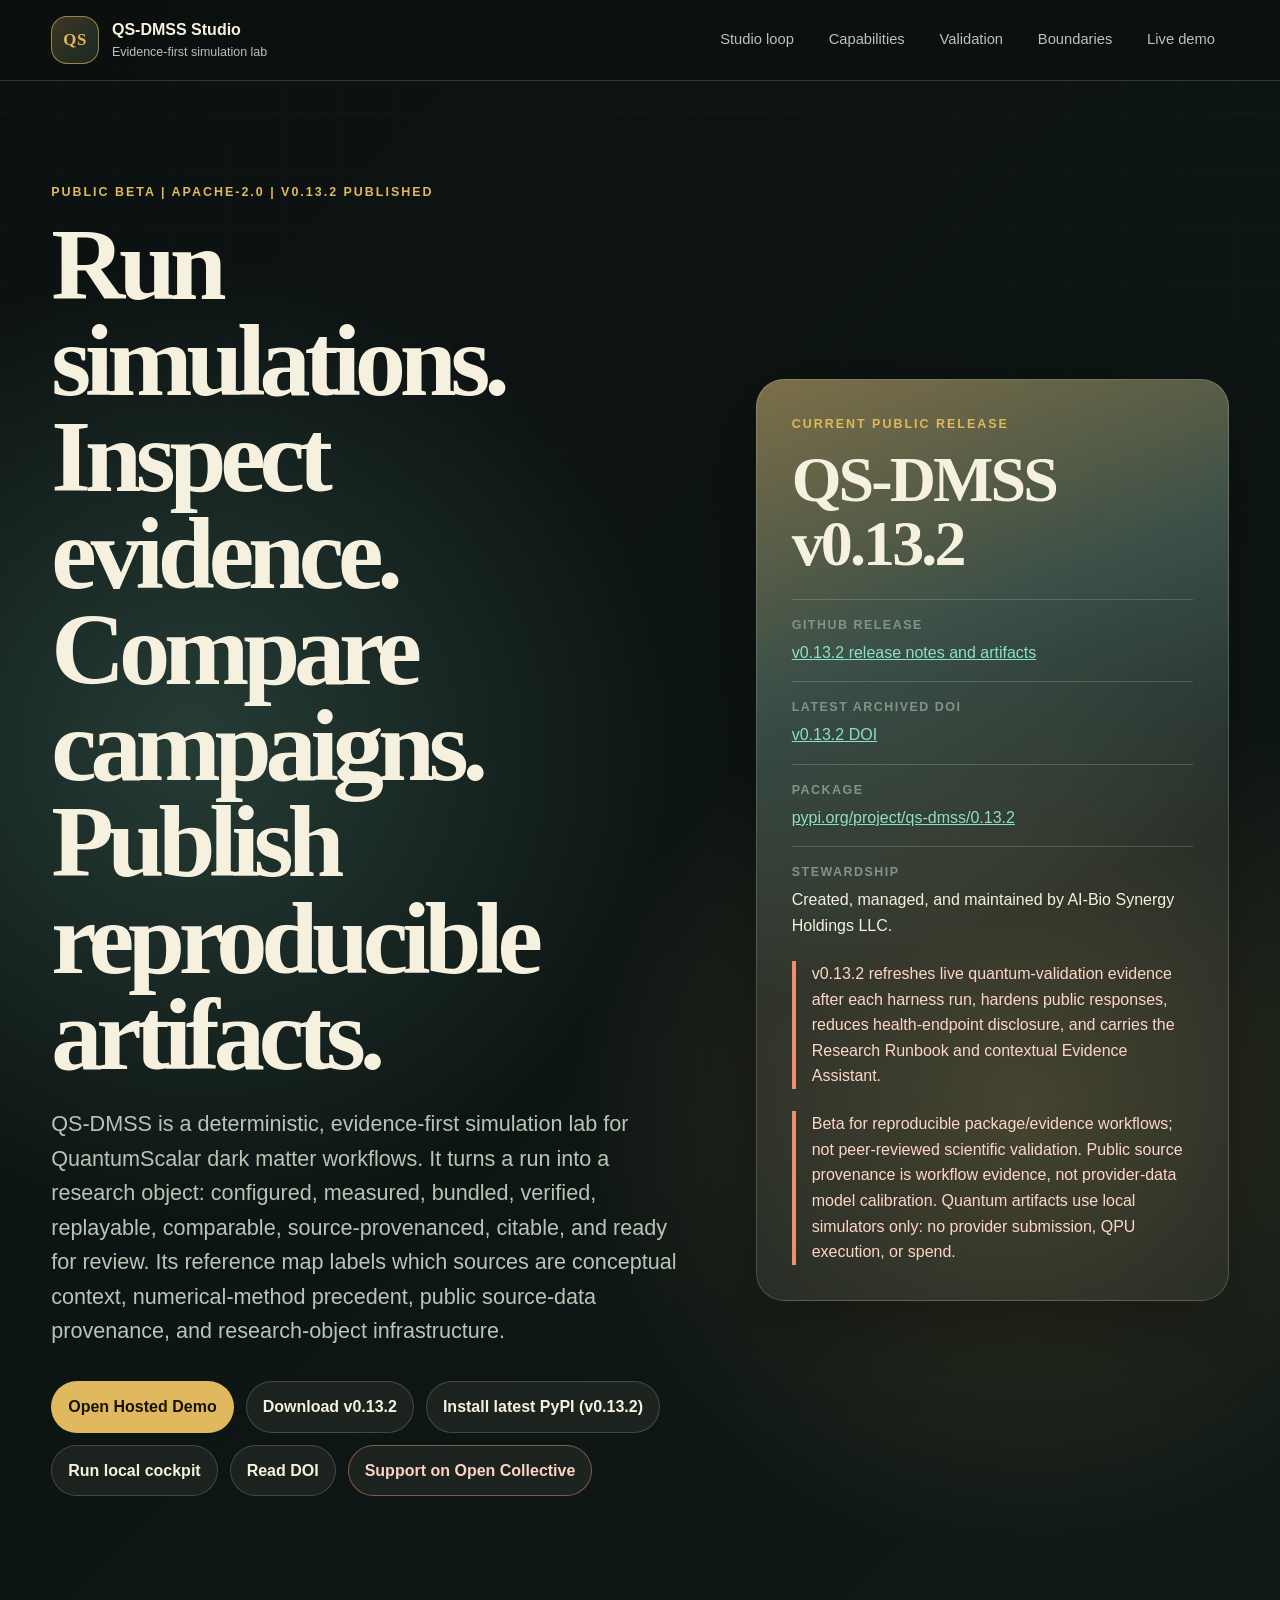
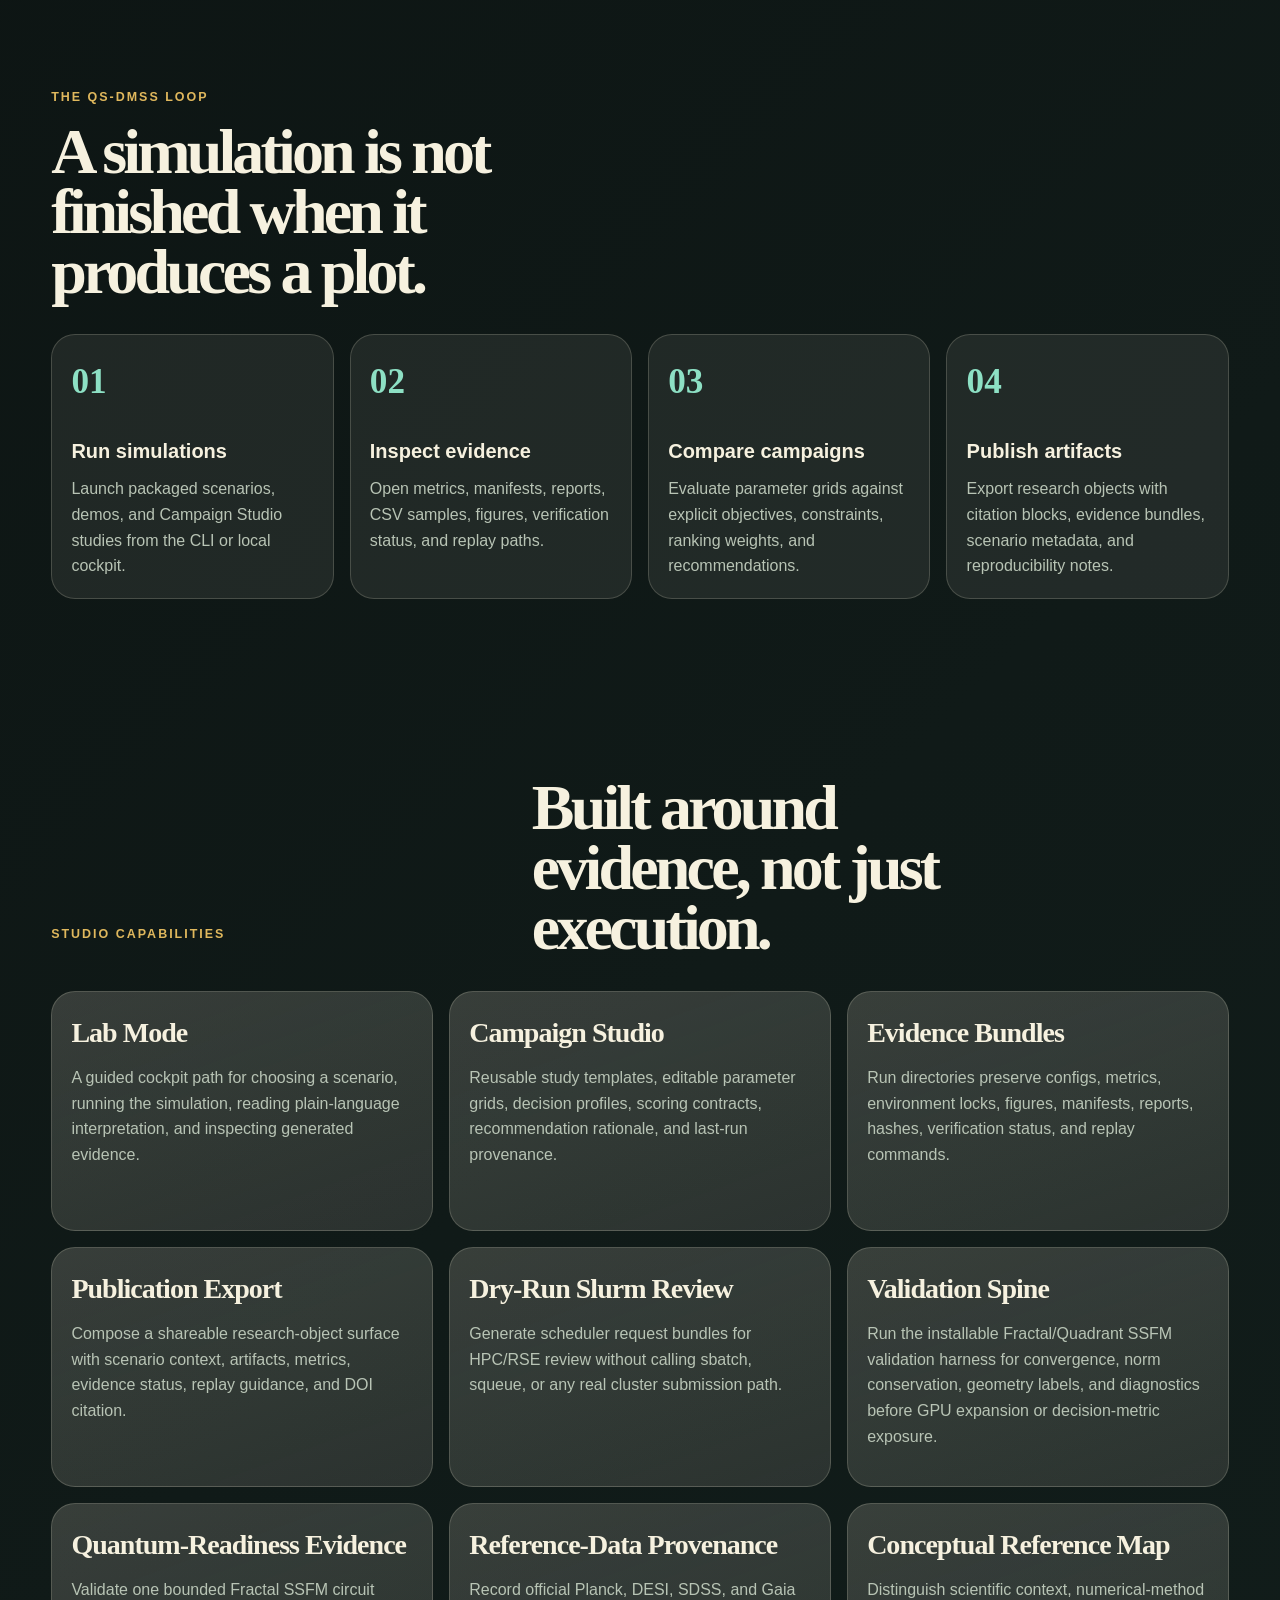
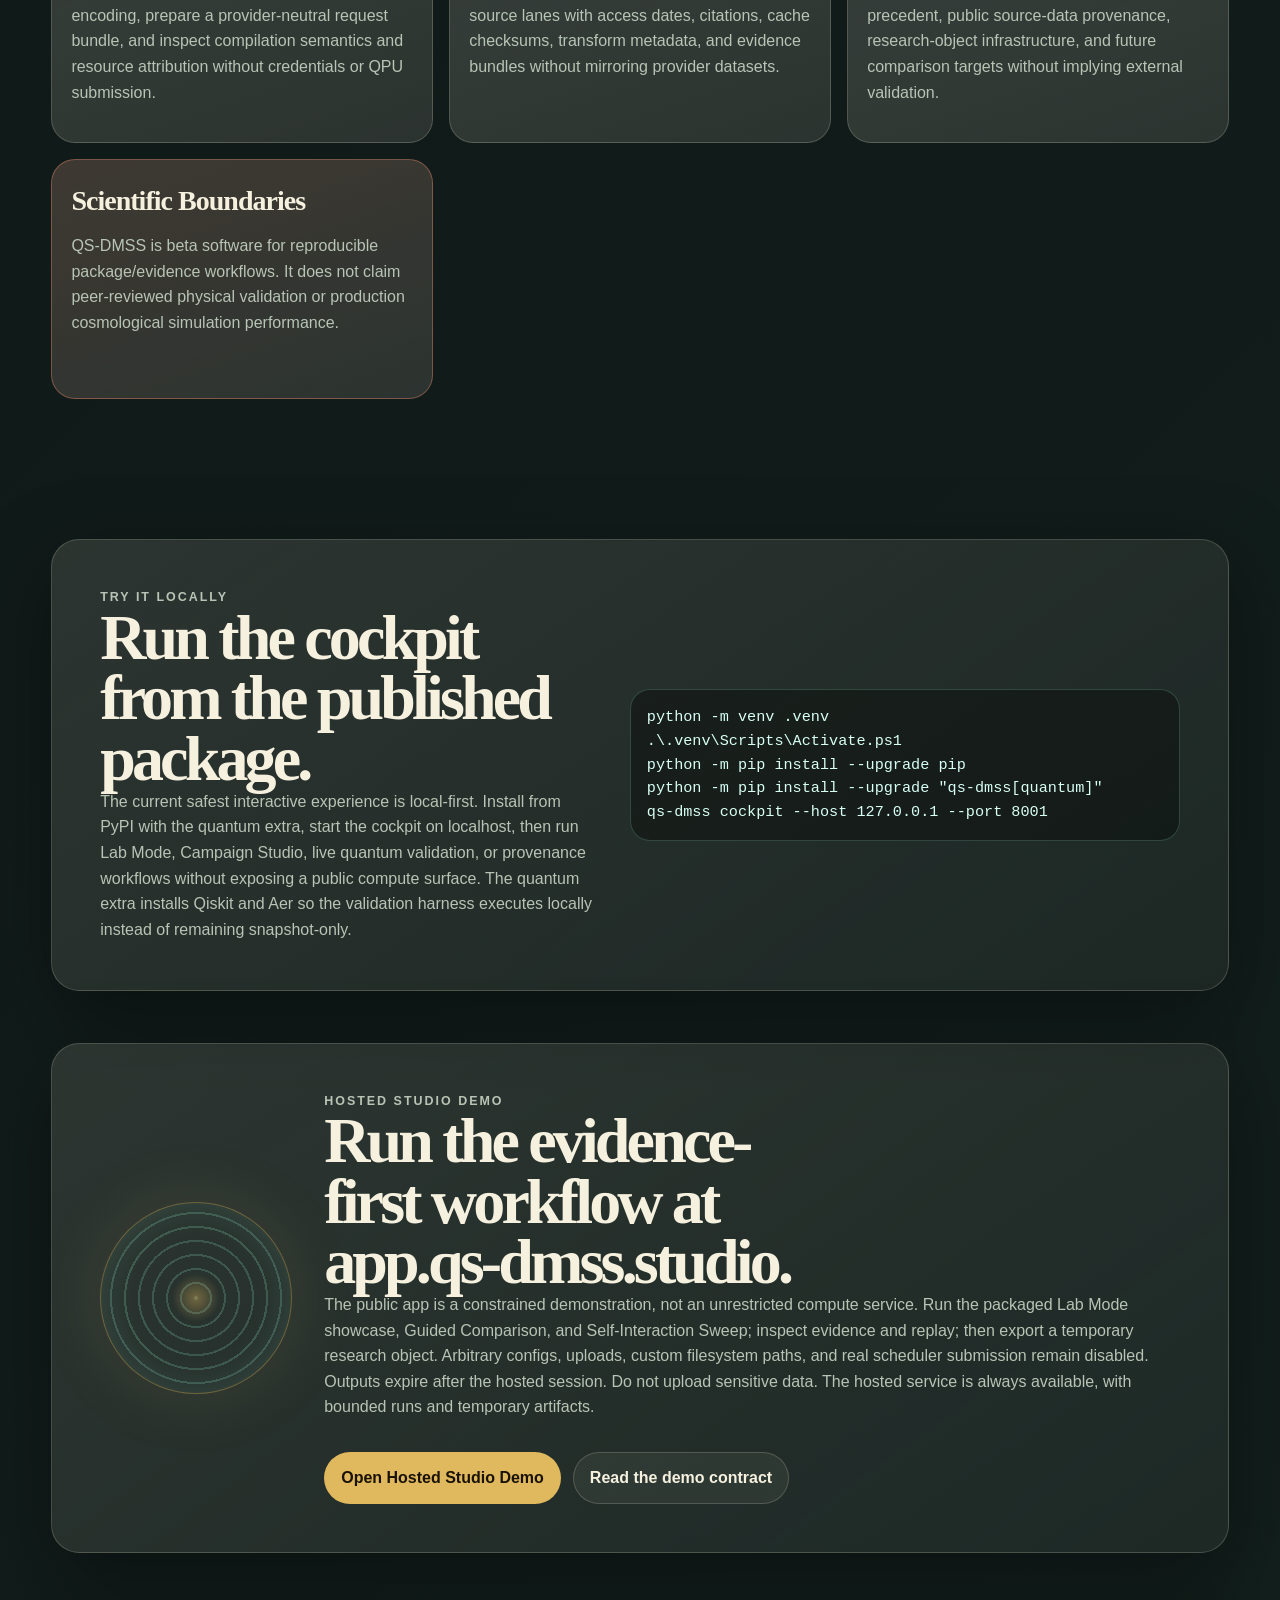
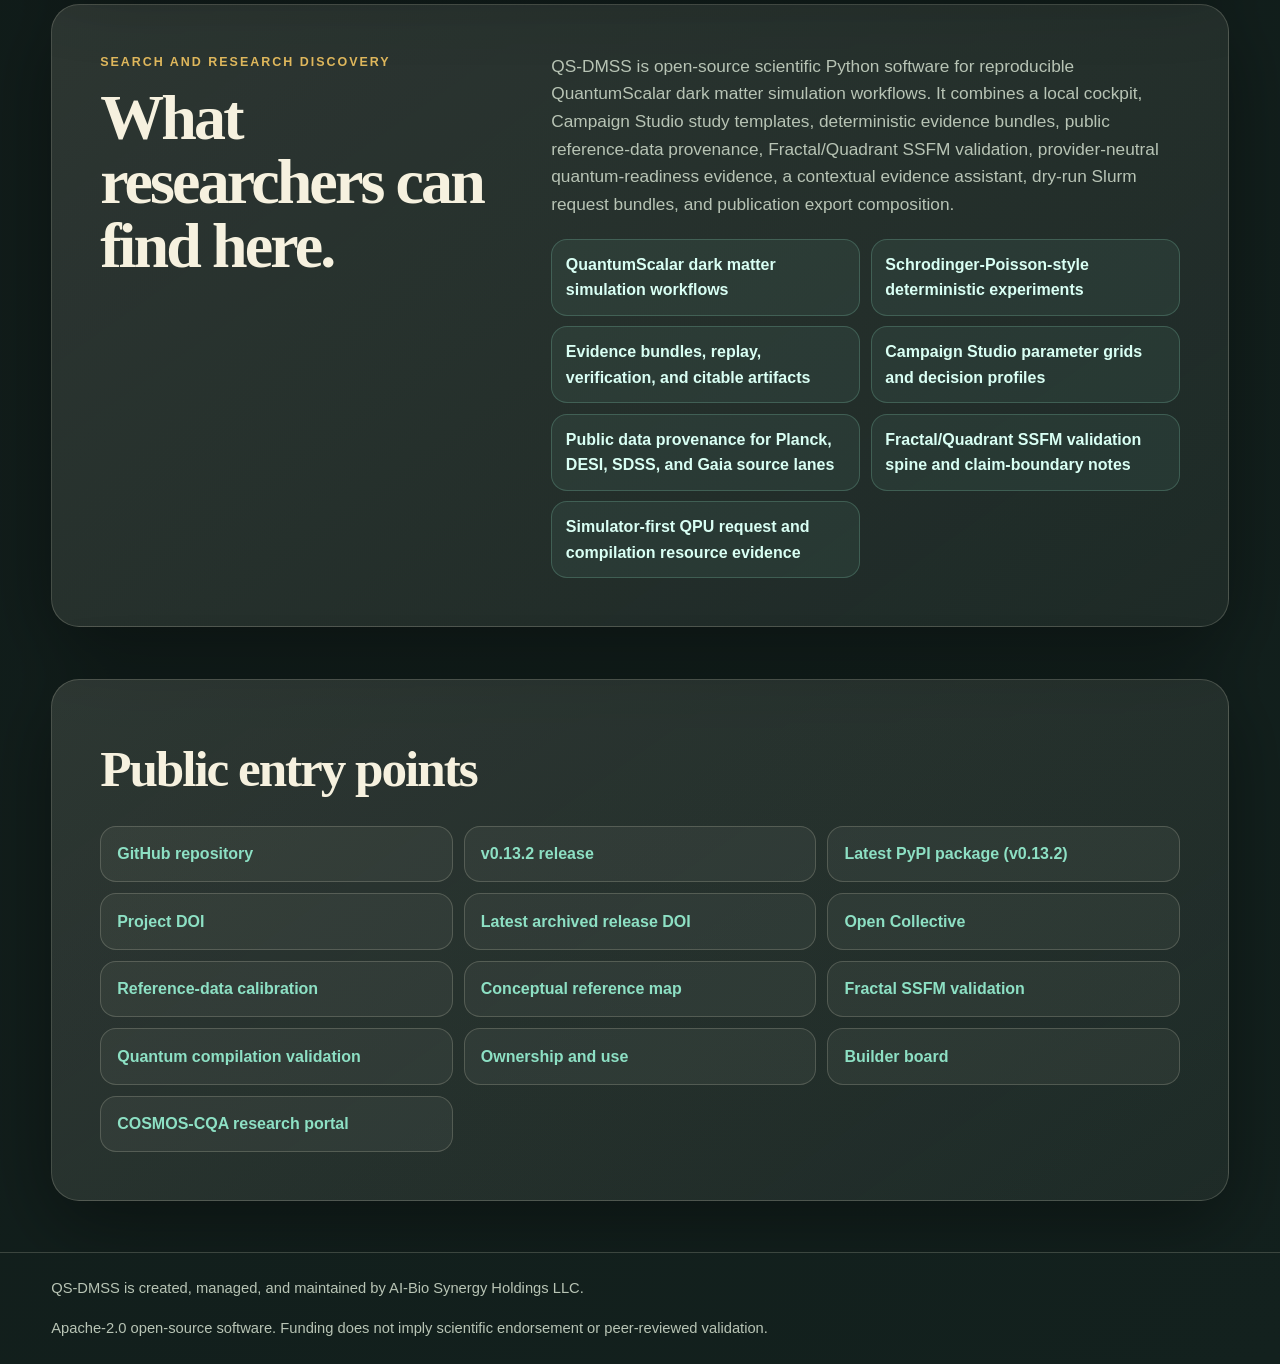
==== site/index.html @ f6822162 "Add deployment provenance verification" ====
<!doctype html>
<html lang="en">
  <head>
    <meta charset="utf-8" />
    <meta name="viewport" content="width=device-width, initial-scale=1" />
    <title>QS-DMSS Studio | Reproducible QuantumScalar Simulation Lab</title>
    <meta
      name="description"
      content="QS-DMSS Studio is an evidence-first Python simulation lab for QuantumScalar dark matter workflows, reproducible evidence, and provider-neutral quantum-readiness artifacts."
    />
    <meta
      name="keywords"
      content="QS-DMSS, QuantumScalar dark matter, simulation lab, scientific Python, reproducible research, evidence bundles, Campaign Studio, Lab Mode, Schrodinger-Poisson, SSFM validation, quantum readiness, QPU resource estimation, public data provenance"
    />
    <meta name="author" content="AI-Bio Synergy Holdings LLC" />
    <meta name="creator" content="AI-Bio Synergy Holdings LLC" />
    <meta name="publisher" content="AI-Bio Synergy Holdings LLC" />
    <meta name="application-name" content="QS-DMSS Studio" />
    <meta name="application-version" content="0.13.2" />
    <meta name="theme-color" content="#101a18" />
    <meta name="robots" content="index, follow, max-image-preview:large" />
    <meta property="og:title" content="QS-DMSS Studio | Evidence-First Research Workflows" />
    <meta
      property="og:description"
      content="A local-first research workspace for runbooks, live validation, contextual evidence guidance, and reviewable simulation artifacts."
    />
    <meta property="og:type" content="website" />
    <meta property="og:url" content="https://qs-dmss.studio/" />
    <meta property="og:locale" content="en_US" />
    <meta property="og:site_name" content="QS-DMSS Studio" />
    <meta property="og:image" content="https://qs-dmss.studio/assets/social-preview-v0132.png" />
    <meta property="og:image:secure_url" content="https://qs-dmss.studio/assets/social-preview-v0132.png" />
    <meta property="og:image:type" content="image/png" />
    <meta property="og:image:width" content="1200" />
    <meta property="og:image:height" content="630" />
    <meta
      property="og:image:alt"
      content="QS-DMSS Studio research command center showing runbooks, local validation, and reviewable evidence."
    />
    <meta name="twitter:card" content="summary_large_image" />
    <meta name="twitter:title" content="QS-DMSS Studio | Evidence-First Research Workflows" />
    <meta
      name="twitter:description"
      content="Runbooks, live local validation, and contextual evidence guidance for reviewable QuantumScalar simulation artifacts."
    />
    <meta name="twitter:image" content="https://qs-dmss.studio/assets/social-preview-v0132.png" />
    <meta
      name="twitter:image:alt"
      content="QS-DMSS Studio research command center showing runbooks, local validation, and reviewable evidence."
    />
    <link rel="canonical" href="https://qs-dmss.studio/" />
    <link rel="sitemap" type="application/xml" href="https://qs-dmss.studio/sitemap.xml" />
    <link rel="icon" href="favicon.svg" type="image/svg+xml" />
    <script type="application/ld+json">
      {
        "@context": "https://schema.org",
        "@graph": [
          {
            "@type": "Organization",
            "@id": "https://ai-biosynergyholdings.com/#organization",
            "name": "AI-Bio Synergy Holdings LLC",
            "legalName": "AI-Bio Synergy Holdings LLC",
            "url": "https://ai-biosynergyholdings.com/",
            "sameAs": ["https://github.com/AI-Bio-Synergy-Holdings-LLC"]
          },
          {
            "@type": "WebSite",
            "@id": "https://qs-dmss.studio/#website",
            "name": "QS-DMSS Studio",
            "url": "https://qs-dmss.studio/",
            "publisher": {
              "@id": "https://ai-biosynergyholdings.com/#organization"
            },
            "inLanguage": "en-US"
          },
          {
            "@type": "SoftwareSourceCode",
            "@id": "https://qs-dmss.studio/#software",
            "name": "QS-DMSS",
            "description": "Apache-2.0 public beta software for reproducible QuantumScalar simulation, validation spines, and provider-neutral simulator-first quantum-readiness artifacts.",
            "codeRepository": "https://github.com/AI-Bio-Synergy-Holdings-LLC/QS-DMSS",
            "programmingLanguage": "Python",
            "license": "https://www.apache.org/licenses/LICENSE-2.0",
            "version": "0.13.2",
            "runtimePlatform": "Python 3.10+",
            "keywords": [
              "QuantumScalar dark matter",
              "scientific Python",
              "reproducible research",
              "evidence bundles",
              "Schrodinger-Poisson",
              "split-step Fourier method",
              "quantum readiness",
              "QPU resource attribution",
              "public data provenance"
            ],
            "sameAs": [
              "https://pypi.org/project/qs-dmss/",
              "https://doi.org/10.5281/zenodo.20074924",
              "https://doi.org/10.5281/zenodo.21366910",
              "https://opencollective.com/qs-dmss"
            ],
            "maintainer": {
              "@id": "https://ai-biosynergyholdings.com/#organization"
            }
          },
          {
            "@type": "SoftwareApplication",
            "@id": "https://qs-dmss.studio/#application",
            "name": "QS-DMSS Studio",
            "applicationCategory": "Scientific simulation software",
            "applicationSubCategory": "Reproducible research software",
            "operatingSystem": "Windows, macOS, Linux",
            "softwareVersion": "0.13.2",
            "url": "https://app.qs-dmss.studio/",
            "isAccessibleForFree": true,
            "license": "https://www.apache.org/licenses/LICENSE-2.0",
            "downloadUrl": "https://github.com/AI-Bio-Synergy-Holdings-LLC/QS-DMSS/releases/tag/v0.13.2",
            "installUrl": "https://pypi.org/project/qs-dmss/0.13.2/",
            "releaseNotes": "https://github.com/AI-Bio-Synergy-Holdings-LLC/QS-DMSS/releases/tag/v0.13.2",
            "codeRepository": "https://github.com/AI-Bio-Synergy-Holdings-LLC/QS-DMSS",
            "citation": [
              "https://doi.org/10.5281/zenodo.20074924",
              "https://doi.org/10.5281/zenodo.21366910"
            ],
            "offers": {
              "@type": "Offer",
              "price": "0",
              "priceCurrency": "USD",
              "availability": "https://schema.org/InStock"
            },
            "maintainer": {
              "@id": "https://ai-biosynergyholdings.com/#organization"
            }
          },
          {
            "@type": "WebPage",
            "@id": "https://qs-dmss.studio/#webpage",
            "name": "QS-DMSS Studio | Reproducible QuantumScalar simulation lab",
            "url": "https://qs-dmss.studio/",
            "description": "QS-DMSS Studio is an evidence-first Python simulation lab for QuantumScalar dark matter workflows, campaign comparison, validation spines, data provenance, and citable research artifacts.",
            "dateModified": "2026-07-15",
            "isPartOf": {
              "@id": "https://qs-dmss.studio/#website"
            },
            "about": {
              "@id": "https://qs-dmss.studio/#software"
            },
            "mainEntity": {
              "@id": "https://qs-dmss.studio/#application"
            },
            "primaryImageOfPage": {
              "@type": "ImageObject",
              "url": "https://qs-dmss.studio/assets/social-preview-v0132.png",
              "width": 1200,
              "height": 630
            },
            "inLanguage": "en-US"
          }
        ]
      }
    </script>
    <link rel="stylesheet" href="styles.css" />
  </head>
  <body>
    <a class="skip-link" href="#main">Skip to content</a>

    <header class="site-header" aria-label="Primary navigation">
      <a class="brand" href="#top" aria-label="QS-DMSS Studio home">
        <span class="brand-mark" aria-hidden="true">QS</span>
        <span>
          <strong>QS-DMSS Studio</strong>
          <small>Evidence-first simulation lab</small>
        </span>
      </a>
      <nav class="nav-links" aria-label="Site sections">
        <a href="#studio-loop">Studio loop</a>
        <a href="#capabilities">Capabilities</a>
        <a href="#validation">Validation</a>
        <a href="#boundaries">Boundaries</a>
        <a href="#live-demo">Live demo</a>
      </nav>
    </header>

    <main id="main">
      <section class="hero" id="top" aria-labelledby="hero-title">
        <div class="hero-copy">
          <p class="eyebrow">Public beta | Apache-2.0 | v0.13.2 published</p>
          <h1 id="hero-title">Run simulations. Inspect evidence. Compare campaigns. Publish reproducible artifacts.</h1>
          <p class="hero-lede">
            QS-DMSS is a deterministic, evidence-first simulation lab for
            QuantumScalar dark matter workflows. It turns a run into a research
            object: configured, measured, bundled, verified, replayable,
            comparable, source-provenanced, citable, and ready for review.
            Its reference map labels which sources are conceptual context,
            numerical-method precedent, public source-data provenance, and
            research-object infrastructure.
          </p>
          <div class="hero-actions" aria-label="Primary actions">
            <a class="button primary" href="https://app.qs-dmss.studio/">Open Hosted Demo</a>
            <a class="button" href="https://github.com/AI-Bio-Synergy-Holdings-LLC/QS-DMSS/releases/tag/v0.13.2">Download v0.13.2</a>
            <a class="button" href="https://pypi.org/project/qs-dmss/0.13.2/">Install latest PyPI (v0.13.2)</a>
            <a class="button" href="#local-cockpit">Run local cockpit</a>
            <a class="button" href="https://doi.org/10.5281/zenodo.20074924">Read DOI</a>
            <a class="button support" href="https://opencollective.com/qs-dmss">Support on Open Collective</a>
          </div>
        </div>

        <aside class="hero-panel" aria-labelledby="release-title">
          <p class="panel-kicker">Current public release</p>
          <h2 id="release-title">QS-DMSS v0.13.2</h2>
          <dl>
            <div>
              <dt>GitHub release</dt>
              <dd><a href="https://github.com/AI-Bio-Synergy-Holdings-LLC/QS-DMSS/releases/tag/v0.13.2">v0.13.2 release notes and artifacts</a></dd>
            </div>
            <div>
              <dt>Latest archived DOI</dt>
              <dd><a href="https://doi.org/10.5281/zenodo.21366910">v0.13.2 DOI</a></dd>
            </div>
            <div>
              <dt>Package</dt>
              <dd><a href="https://pypi.org/project/qs-dmss/0.13.2/">pypi.org/project/qs-dmss/0.13.2</a></dd>
            </div>
            <div>
              <dt>Stewardship</dt>
              <dd>Created, managed, and maintained by AI-Bio Synergy Holdings LLC.</dd>
            </div>
          </dl>
          <p class="claim-note">
            v0.13.2 refreshes live quantum-validation evidence after each harness
            run, hardens public responses, reduces health-endpoint disclosure, and
            carries the Research Runbook and contextual Evidence Assistant.
          </p>
          <p class="claim-note">
            Beta for reproducible package/evidence workflows; not peer-reviewed
            scientific validation. Public source provenance is workflow evidence,
            not provider-data model calibration. Quantum artifacts use local
            simulators only: no provider submission, QPU execution, or spend.
          </p>
        </aside>
      </section>

      <section class="flow-section" id="studio-loop" aria-labelledby="loop-title">
        <p class="eyebrow">The QS-DMSS loop</p>
        <h2 id="loop-title">A simulation is not finished when it produces a plot.</h2>
        <div class="flow-grid" role="list" aria-label="QS-DMSS product loop">
          <article role="listitem">
            <span>01</span>
            <h3>Run simulations</h3>
            <p>Launch packaged scenarios, demos, and Campaign Studio studies from the CLI or local cockpit.</p>
          </article>
          <article role="listitem">
            <span>02</span>
            <h3>Inspect evidence</h3>
            <p>Open metrics, manifests, reports, CSV samples, figures, verification status, and replay paths.</p>
          </article>
          <article role="listitem">
            <span>03</span>
            <h3>Compare campaigns</h3>
            <p>Evaluate parameter grids against explicit objectives, constraints, ranking weights, and recommendations.</p>
          </article>
          <article role="listitem">
            <span>04</span>
            <h3>Publish artifacts</h3>
            <p>Export research objects with citation blocks, evidence bundles, scenario metadata, and reproducibility notes.</p>
          </article>
        </div>
      </section>

      <section class="capabilities" id="capabilities" aria-labelledby="capabilities-title">
        <div class="section-heading">
          <p class="eyebrow">Studio capabilities</p>
          <h2 id="capabilities-title">Built around evidence, not just execution.</h2>
        </div>

        <div class="card-grid">
          <article class="capability-card">
            <h3>Lab Mode</h3>
            <p>
              A guided cockpit path for choosing a scenario, running the simulation,
              reading plain-language interpretation, and inspecting generated evidence.
            </p>
          </article>
          <article class="capability-card">
            <h3>Campaign Studio</h3>
            <p>
              Reusable study templates, editable parameter grids, decision profiles,
              scoring contracts, recommendation rationale, and last-run provenance.
            </p>
          </article>
          <article class="capability-card">
            <h3>Evidence Bundles</h3>
            <p>
              Run directories preserve configs, metrics, environment locks, figures,
              manifests, reports, hashes, verification status, and replay commands.
            </p>
          </article>
          <article class="capability-card">
            <h3>Publication Export</h3>
            <p>
              Compose a shareable research-object surface with scenario context,
              artifacts, metrics, evidence status, replay guidance, and DOI citation.
            </p>
          </article>
          <article class="capability-card">
            <h3>Dry-Run Slurm Review</h3>
            <p>
              Generate scheduler request bundles for HPC/RSE review without calling
              sbatch, squeue, or any real cluster submission path.
            </p>
          </article>
          <article class="capability-card" id="validation">
            <h3>Validation Spine</h3>
            <p>
              Run the installable Fractal/Quadrant SSFM validation harness for
              convergence, norm conservation, geometry labels, and diagnostics
              before GPU expansion or decision-metric exposure.
            </p>
          </article>
          <article class="capability-card">
            <h3>Quantum-Readiness Evidence</h3>
            <p>
              Validate one bounded Fractal SSFM circuit encoding, prepare a
              provider-neutral request bundle, and inspect compilation semantics
              and resource attribution without credentials or QPU submission.
            </p>
          </article>
          <article class="capability-card">
            <h3>Reference-Data Provenance</h3>
            <p>
              Record official Planck, DESI, SDSS, and Gaia source lanes with
              access dates, citations, cache checksums, transform metadata, and
              evidence bundles without mirroring provider datasets.
            </p>
          </article>
          <article class="capability-card">
            <h3>Conceptual Reference Map</h3>
            <p>
              Distinguish scientific context, numerical-method precedent,
              public source-data provenance, research-object infrastructure,
              and future comparison targets without implying external validation.
            </p>
          </article>
          <article class="capability-card caution" id="boundaries">
            <h3>Scientific Boundaries</h3>
            <p>
              QS-DMSS is beta software for reproducible package/evidence workflows.
              It does not claim peer-reviewed physical validation or production
              cosmological simulation performance.
            </p>
          </article>
        </div>
      </section>

      <section class="cockpit-strip" id="local-cockpit" aria-labelledby="cockpit-title">
        <div>
          <p class="eyebrow">Try it locally</p>
          <h2 id="cockpit-title">Run the cockpit from the published package.</h2>
          <p>
            The current safest interactive experience is local-first. Install from
            PyPI with the quantum extra, start the cockpit on localhost, then run Lab
            Mode, Campaign Studio, live quantum validation, or provenance workflows
            without exposing a public compute surface. The quantum extra installs
            Qiskit and Aer so the validation harness executes locally instead of
            remaining snapshot-only.
          </p>
        </div>
        <pre aria-label="Local cockpit commands"><code>python -m venv .venv
.\.venv\Scripts\Activate.ps1
python -m pip install --upgrade pip
python -m pip install --upgrade "qs-dmss[quantum]"
qs-dmss cockpit --host 127.0.0.1 --port 8001</code></pre>
      </section>

      <section class="live-demo" id="live-demo" aria-labelledby="live-demo-title">
        <div class="orb" aria-hidden="true"></div>
        <div>
          <p class="eyebrow">Hosted Studio Demo</p>
          <h2 id="live-demo-title">Run the evidence-first workflow at app.qs-dmss.studio.</h2>
          <p>
            The public app is a constrained demonstration, not an unrestricted
            compute service. Run the packaged Lab Mode showcase, Guided
            Comparison, and Self-Interaction Sweep; inspect evidence and replay;
            then export a temporary research object. Arbitrary configs, uploads,
            custom filesystem paths, and real scheduler submission remain disabled.
          </p>
          <p>
            Outputs expire after the hosted session. Do not upload sensitive data.
            The hosted service is always available, with bounded runs and temporary artifacts.
          </p>
          <div class="hero-actions">
            <a class="button primary" href="https://app.qs-dmss.studio/">Open Hosted Studio Demo</a>
            <a class="button" href="https://github.com/AI-Bio-Synergy-Holdings-LLC/QS-DMSS/blob/main/docs/hosted-studio-demo.md">Read the demo contract</a>
          </div>
        </div>
      </section>

      <section class="seo-summary" id="discoverability" aria-labelledby="discoverability-title">
        <div>
          <p class="eyebrow">Search and research discovery</p>
          <h2 id="discoverability-title">What researchers can find here.</h2>
        </div>
        <div class="discovery-copy">
          <p>
            QS-DMSS is open-source scientific Python software for reproducible
            QuantumScalar dark matter simulation workflows. It combines a local
            cockpit, Campaign Studio study templates, deterministic evidence
            bundles, public reference-data provenance, Fractal/Quadrant SSFM
            validation, provider-neutral quantum-readiness evidence, a
            contextual evidence assistant, dry-run Slurm request bundles, and
            publication export composition.
          </p>
          <ul class="keyword-list" aria-label="QS-DMSS discovery topics">
            <li>QuantumScalar dark matter simulation workflows</li>
            <li>Schrodinger-Poisson-style deterministic experiments</li>
            <li>Evidence bundles, replay, verification, and citable artifacts</li>
            <li>Campaign Studio parameter grids and decision profiles</li>
            <li>Public data provenance for Planck, DESI, SDSS, and Gaia source lanes</li>
            <li>Fractal/Quadrant SSFM validation spine and claim-boundary notes</li>
            <li>Simulator-first QPU request and compilation resource evidence</li>
          </ul>
        </div>
      </section>

      <section class="link-panel" aria-labelledby="links-title">
        <h2 id="links-title">Public entry points</h2>
        <ul>
          <li><a href="https://github.com/AI-Bio-Synergy-Holdings-LLC/QS-DMSS">GitHub repository</a></li>
          <li><a href="https://github.com/AI-Bio-Synergy-Holdings-LLC/QS-DMSS/releases/tag/v0.13.2">v0.13.2 release</a></li>
          <li><a href="https://pypi.org/project/qs-dmss/0.13.2/">Latest PyPI package (v0.13.2)</a></li>
          <li><a href="https://doi.org/10.5281/zenodo.20074924">Project DOI</a></li>
          <li><a href="https://doi.org/10.5281/zenodo.21366910">Latest archived release DOI</a></li>
          <li><a href="https://opencollective.com/qs-dmss">Open Collective</a></li>
          <li><a href="https://github.com/AI-Bio-Synergy-Holdings-LLC/QS-DMSS/blob/main/docs/reference-data-calibration.md">Reference-data calibration</a></li>
          <li><a href="https://github.com/AI-Bio-Synergy-Holdings-LLC/QS-DMSS/blob/main/docs/conceptual-reference-map.md">Conceptual reference map</a></li>
          <li><a href="https://github.com/AI-Bio-Synergy-Holdings-LLC/QS-DMSS/blob/main/docs/fractal-quadrant-ssfm-validation-spine.md">Fractal SSFM validation</a></li>
          <li><a href="https://github.com/AI-Bio-Synergy-Holdings-LLC/QS-DMSS/blob/main/docs/quantum-compilation-validation.md">Quantum compilation validation</a></li>
          <li><a href="https://github.com/AI-Bio-Synergy-Holdings-LLC/QS-DMSS/blob/main/docs/ownership-and-use.md">Ownership and use</a></li>
          <li><a href="https://github.com/AI-Bio-Synergy-Holdings-LLC/QS-DMSS/issues/57">Builder board</a></li>
          <li><a href="https://cosmos-cqa.org">COSMOS-CQA research portal</a></li>
        </ul>
      </section>
    </main>

    <footer class="site-footer">
      <p>QS-DMSS is created, managed, and maintained by AI-Bio Synergy Holdings LLC.</p>
      <p>Apache-2.0 open-source software. Funding does not imply scientific endorsement or peer-reviewed validation.</p>
    </footer>
  </body>
</html>
---- site/styles.css ----
:root {
  --ink: #f6f1df;
  --muted: #b8c4b5;
  --dim: #83938b;
  --field: #101a18;
  --field-2: #172622;
  --panel: rgba(246, 241, 223, 0.08);
  --panel-strong: rgba(246, 241, 223, 0.14);
  --line: rgba(246, 241, 223, 0.18);
  --gold: #e0b85d;
  --mint: #8de0c4;
  --coral: #ef8f6f;
  --shadow: 0 24px 80px rgba(0, 0, 0, 0.38);
  --radius: 28px;
}

* {
  box-sizing: border-box;
}

html {
  scroll-behavior: smooth;
}

body {
  margin: 0;
  color: var(--ink);
  background:
    radial-gradient(circle at 15% 12%, rgba(141, 224, 196, 0.2), transparent 30rem),
    radial-gradient(circle at 80% 18%, rgba(224, 184, 93, 0.2), transparent 28rem),
    linear-gradient(135deg, #0b1110 0%, var(--field) 44%, #13211e 100%);
  font-family: Avenir Next, "Segoe UI", sans-serif;
  line-height: 1.6;
}

body::before {
  position: fixed;
  inset: 0;
  z-index: -1;
  content: "";
  background-image:
    linear-gradient(rgba(246, 241, 223, 0.035) 1px, transparent 1px),
    linear-gradient(90deg, rgba(246, 241, 223, 0.03) 1px, transparent 1px);
  background-size: 56px 56px;
  mask-image: linear-gradient(to bottom, rgba(0, 0, 0, 0.72), transparent 88%);
}

a {
  color: inherit;
}

a:focus-visible,
button:focus-visible {
  outline: 3px solid var(--mint);
  outline-offset: 4px;
}

.skip-link {
  position: absolute;
  left: 1rem;
  top: 1rem;
  z-index: 10;
  transform: translateY(-180%);
  border-radius: 999px;
  padding: 0.75rem 1rem;
  background: var(--ink);
  color: var(--field);
  font-weight: 800;
}

.skip-link:focus {
  transform: translateY(0);
}

.site-header {
  position: sticky;
  top: 0;
  z-index: 5;
  display: flex;
  align-items: center;
  justify-content: space-between;
  gap: 1rem;
  padding: 1rem clamp(1rem, 4vw, 4rem);
  border-bottom: 1px solid var(--line);
  background: rgba(11, 17, 16, 0.82);
  backdrop-filter: blur(18px);
}

.brand {
  display: inline-flex;
  align-items: center;
  gap: 0.8rem;
  color: var(--ink);
  text-decoration: none;
}

.brand-mark {
  display: grid;
  width: 3rem;
  height: 3rem;
  place-items: center;
  border: 1px solid rgba(224, 184, 93, 0.62);
  border-radius: 1rem;
  background: linear-gradient(135deg, rgba(224, 184, 93, 0.24), rgba(141, 224, 196, 0.12));
  color: var(--gold);
  font-family: Georgia, serif;
  font-size: 1.05rem;
  font-weight: 800;
  letter-spacing: 0.04em;
}

.brand strong,
.brand small {
  display: block;
}

.brand small {
  color: var(--muted);
  font-size: 0.78rem;
}

.nav-links {
  display: flex;
  flex-wrap: wrap;
  gap: 0.45rem;
  justify-content: flex-end;
}

.nav-links a {
  border: 1px solid transparent;
  border-radius: 999px;
  padding: 0.55rem 0.8rem;
  color: var(--muted);
  font-size: 0.92rem;
  text-decoration: none;
}

.nav-links a:hover {
  border-color: var(--line);
  color: var(--ink);
  background: rgba(246, 241, 223, 0.06);
}

main {
  overflow: hidden;
}

.hero {
  display: grid;
  grid-template-columns: minmax(0, 1.15fr) minmax(20rem, 0.85fr);
  gap: clamp(2rem, 5vw, 5rem);
  align-items: center;
  min-height: 78vh;
  padding: clamp(4rem, 8vw, 8rem) clamp(1rem, 4vw, 4rem);
}

.hero h1,
.flow-section h2,
.section-heading h2,
.cockpit-strip h2,
.live-demo h2 {
  margin: 0;
  max-width: 13ch;
  font-family: Georgia, "Times New Roman", serif;
  font-size: clamp(3rem, 8vw, 6.8rem);
  line-height: 0.94;
  letter-spacing: -0.06em;
}

.hero-lede {
  max-width: 48rem;
  margin: 1.5rem 0 0;
  color: var(--muted);
  font-size: clamp(1.08rem, 2vw, 1.35rem);
}

.eyebrow,
.panel-kicker {
  margin: 0 0 0.85rem;
  color: var(--gold);
  font-size: 0.78rem;
  font-weight: 800;
  letter-spacing: 0.16em;
  text-transform: uppercase;
}

.hero-actions {
  display: flex;
  flex-wrap: wrap;
  gap: 0.75rem;
  margin-top: 2rem;
}

.button {
  display: inline-flex;
  align-items: center;
  justify-content: center;
  min-height: 2.85rem;
  border: 1px solid var(--line);
  border-radius: 999px;
  padding: 0.75rem 1rem;
  background: rgba(246, 241, 223, 0.06);
  color: var(--ink);
  font-weight: 800;
  text-decoration: none;
  transition: transform 180ms ease, border-color 180ms ease, background 180ms ease;
}

.button:hover {
  transform: translateY(-2px);
  border-color: rgba(141, 224, 196, 0.56);
  background: rgba(141, 224, 196, 0.11);
}

.button.primary {
  border-color: transparent;
  background: var(--gold);
  color: #1a1305;
}

.button.support {
  border-color: rgba(239, 143, 111, 0.5);
  color: #ffd1c2;
}

.hero-panel,
.cockpit-strip,
.live-demo,
.seo-summary,
.link-panel {
  border: 1px solid var(--line);
  border-radius: var(--radius);
  background: linear-gradient(145deg, rgba(246, 241, 223, 0.12), rgba(246, 241, 223, 0.05));
  box-shadow: var(--shadow);
}

.hero-panel {
  position: relative;
  padding: clamp(1.4rem, 3vw, 2.2rem);
}

.hero-panel::before {
  position: absolute;
  inset: -1px;
  z-index: -1;
  content: "";
  border-radius: var(--radius);
  background: linear-gradient(160deg, rgba(224, 184, 93, 0.45), rgba(141, 224, 196, 0.2), transparent 58%);
}

.hero-panel h2 {
  margin: 0 0 1.4rem;
  font-family: Georgia, "Times New Roman", serif;
  font-size: clamp(2.1rem, 5vw, 4.6rem);
  line-height: 1;
  letter-spacing: -0.045em;
}

.hero-panel dl {
  display: grid;
  gap: 1rem;
  margin: 0;
}

.hero-panel dl > div {
  border-top: 1px solid var(--line);
  padding-top: 1rem;
}

.hero-panel dt {
  color: var(--dim);
  font-size: 0.78rem;
  font-weight: 800;
  letter-spacing: 0.12em;
  text-transform: uppercase;
}

.hero-panel dd {
  margin: 0.25rem 0 0;
  color: var(--ink);
}

.hero-panel a {
  color: var(--mint);
}

.claim-note {
  margin: 1.4rem 0 0;
  border-left: 4px solid var(--coral);
  padding-left: 1rem;
  color: #ffd5c8;
}

.flow-section,
.capabilities,
.link-panel {
  padding: clamp(3.5rem, 7vw, 7rem) clamp(1rem, 4vw, 4rem);
}

.flow-section h2,
.section-heading h2,
.cockpit-strip h2,
.live-demo h2 {
  max-width: 16ch;
  font-size: clamp(2.4rem, 5vw, 4.7rem);
}

.flow-grid {
  display: grid;
  grid-template-columns: repeat(4, minmax(0, 1fr));
  gap: 1rem;
  margin-top: 2rem;
}

.flow-grid article,
.capability-card {
  border: 1px solid var(--line);
  border-radius: 24px;
  padding: 1.2rem;
  background: var(--panel);
}

.flow-grid span {
  display: inline-flex;
  margin-bottom: 1.5rem;
  color: var(--mint);
  font-family: Georgia, serif;
  font-size: 2.2rem;
  font-weight: 800;
}

.flow-grid h3,
.capability-card h3 {
  margin: 0 0 0.6rem;
  font-size: 1.25rem;
}

.flow-grid p,
.capability-card p,
.cockpit-strip p,
.live-demo p {
  margin: 0;
  color: var(--muted);
}

.section-heading {
  display: grid;
  grid-template-columns: minmax(0, 0.8fr) minmax(0, 1.2fr);
  gap: 1rem;
  align-items: end;
}

.card-grid {
  display: grid;
  grid-template-columns: repeat(3, minmax(0, 1fr));
  gap: 1rem;
  margin-top: 2rem;
}

.capability-card {
  min-height: 15rem;
  background:
    linear-gradient(160deg, rgba(246, 241, 223, 0.1), rgba(246, 241, 223, 0.04)),
    var(--panel);
}

.capability-card h3 {
  color: var(--ink);
  font-family: Georgia, "Times New Roman", serif;
  font-size: 1.75rem;
  letter-spacing: -0.035em;
}

.capability-card.caution {
  border-color: rgba(239, 143, 111, 0.38);
  background:
    linear-gradient(160deg, rgba(239, 143, 111, 0.14), rgba(246, 241, 223, 0.04)),
    var(--panel);
}

.cockpit-strip {
  display: grid;
  grid-template-columns: minmax(0, 0.95fr) minmax(20rem, 1.05fr);
  gap: 2rem;
  align-items: center;
  margin: clamp(1rem, 4vw, 4rem);
  padding: clamp(1.4rem, 4vw, 3rem);
}

pre {
  overflow: auto;
  margin: 0;
  border: 1px solid rgba(141, 224, 196, 0.22);
  border-radius: 20px;
  padding: 1rem;
  background: rgba(0, 0, 0, 0.34);
  color: #d8fff4;
  font: 0.95rem/1.55 Consolas, "Liberation Mono", monospace;
}

.live-demo {
  position: relative;
  display: grid;
  grid-template-columns: 12rem minmax(0, 1fr);
  gap: 2rem;
  align-items: center;
  margin: clamp(1rem, 4vw, 4rem);
  padding: clamp(1.4rem, 4vw, 3rem);
  overflow: hidden;
}

.orb {
  aspect-ratio: 1;
  border: 1px solid rgba(224, 184, 93, 0.38);
  border-radius: 50%;
  background:
    radial-gradient(circle at 50% 50%, rgba(224, 184, 93, 0.4), transparent 18%),
    repeating-radial-gradient(circle, rgba(141, 224, 196, 0.22) 0 2px, transparent 2px 14px);
  box-shadow: inset 0 0 40px rgba(141, 224, 196, 0.14), 0 0 70px rgba(224, 184, 93, 0.12);
}

.seo-summary,
.link-panel {
  margin: clamp(1rem, 4vw, 4rem);
  padding: clamp(1.4rem, 4vw, 3rem);
}

.seo-summary {
  display: grid;
  grid-template-columns: minmax(0, 0.8fr) minmax(0, 1.2fr);
  gap: 2rem;
  align-items: start;
}

.seo-summary h2 {
  margin: 0;
  max-width: 12ch;
  font-family: Georgia, "Times New Roman", serif;
  font-size: clamp(2.2rem, 5vw, 4.2rem);
  line-height: 1;
  letter-spacing: -0.045em;
}

.discovery-copy p {
  margin: 0;
  color: var(--muted);
  font-size: 1.08rem;
}

.keyword-list {
  display: grid;
  grid-template-columns: repeat(2, minmax(0, 1fr));
  gap: 0.65rem;
  margin: 1.25rem 0 0;
  padding: 0;
  list-style: none;
}

.keyword-list li {
  border: 1px solid rgba(141, 224, 196, 0.22);
  border-radius: 16px;
  padding: 0.75rem 0.85rem;
  background: rgba(141, 224, 196, 0.07);
  color: #d9fff4;
  font-weight: 750;
}

.link-panel h2 {
  margin: 0 0 1rem;
  font-family: Georgia, "Times New Roman", serif;
  font-size: clamp(2rem, 4vw, 3.5rem);
  letter-spacing: -0.04em;
}

.link-panel ul {
  display: grid;
  grid-template-columns: repeat(3, minmax(0, 1fr));
  gap: 0.7rem;
  margin: 0;
  padding: 0;
  list-style: none;
}

.link-panel a {
  display: block;
  border: 1px solid var(--line);
  border-radius: 16px;
  padding: 0.9rem 1rem;
  background: rgba(246, 241, 223, 0.05);
  color: var(--mint);
  font-weight: 800;
  text-decoration: none;
}

.link-panel a:hover {
  border-color: rgba(141, 224, 196, 0.5);
  background: rgba(141, 224, 196, 0.09);
}

.site-footer {
  display: flex;
  flex-wrap: wrap;
  justify-content: space-between;
  gap: 1rem;
  border-top: 1px solid var(--line);
  padding: 1.5rem clamp(1rem, 4vw, 4rem);
  color: var(--muted);
  font-size: 0.92rem;
}

.site-footer p {
  margin: 0;
}

@media (max-width: 980px) {
  .hero,
  .section-heading,
  .cockpit-strip,
  .seo-summary,
  .live-demo {
    grid-template-columns: 1fr;
  }

  .flow-grid,
  .card-grid,
  .link-panel ul {
    grid-template-columns: repeat(2, minmax(0, 1fr));
  }

  .live-demo {
    gap: 1rem;
  }

  .orb {
    width: 9rem;
  }
}

@media (max-width: 700px) {
  .site-header {
    position: static;
    align-items: flex-start;
    flex-direction: column;
  }

  .nav-links {
    justify-content: flex-start;
  }

  .hero {
    padding-top: 3rem;
  }

  .hero-actions,
  .button {
    width: 100%;
  }

  .flow-grid,
  .card-grid,
  .keyword-list,
  .link-panel ul {
    grid-template-columns: 1fr;
  }

  .hero h1 {
    font-size: clamp(2.7rem, 16vw, 4.2rem);
  }

  .capability-card {
    min-height: auto;
  }
}

@media (prefers-reduced-motion: reduce) {
  *,
  *::before,
  *::after {
    scroll-behavior: auto !important;
    transition-duration: 0.01ms !important;
    animation-duration: 0.01ms !important;
    animation-iteration-count: 1 !important;
  }
}
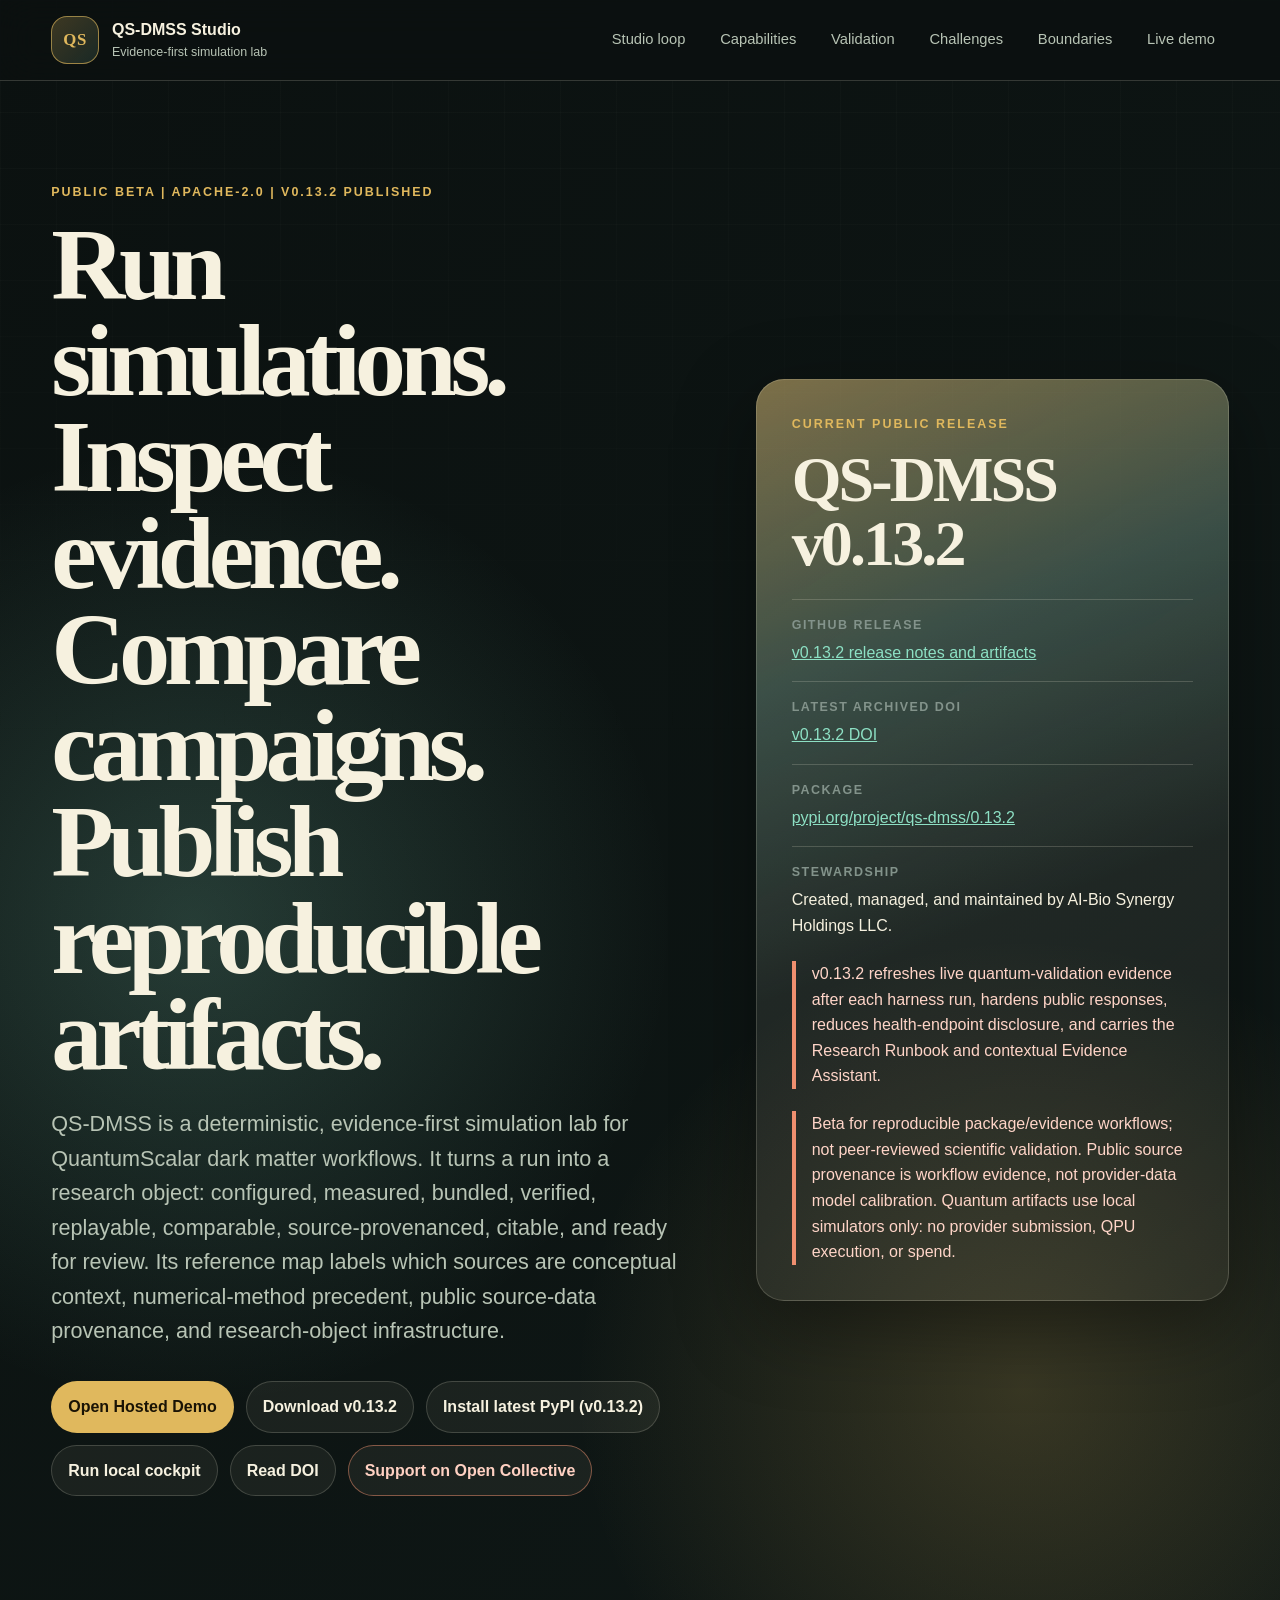
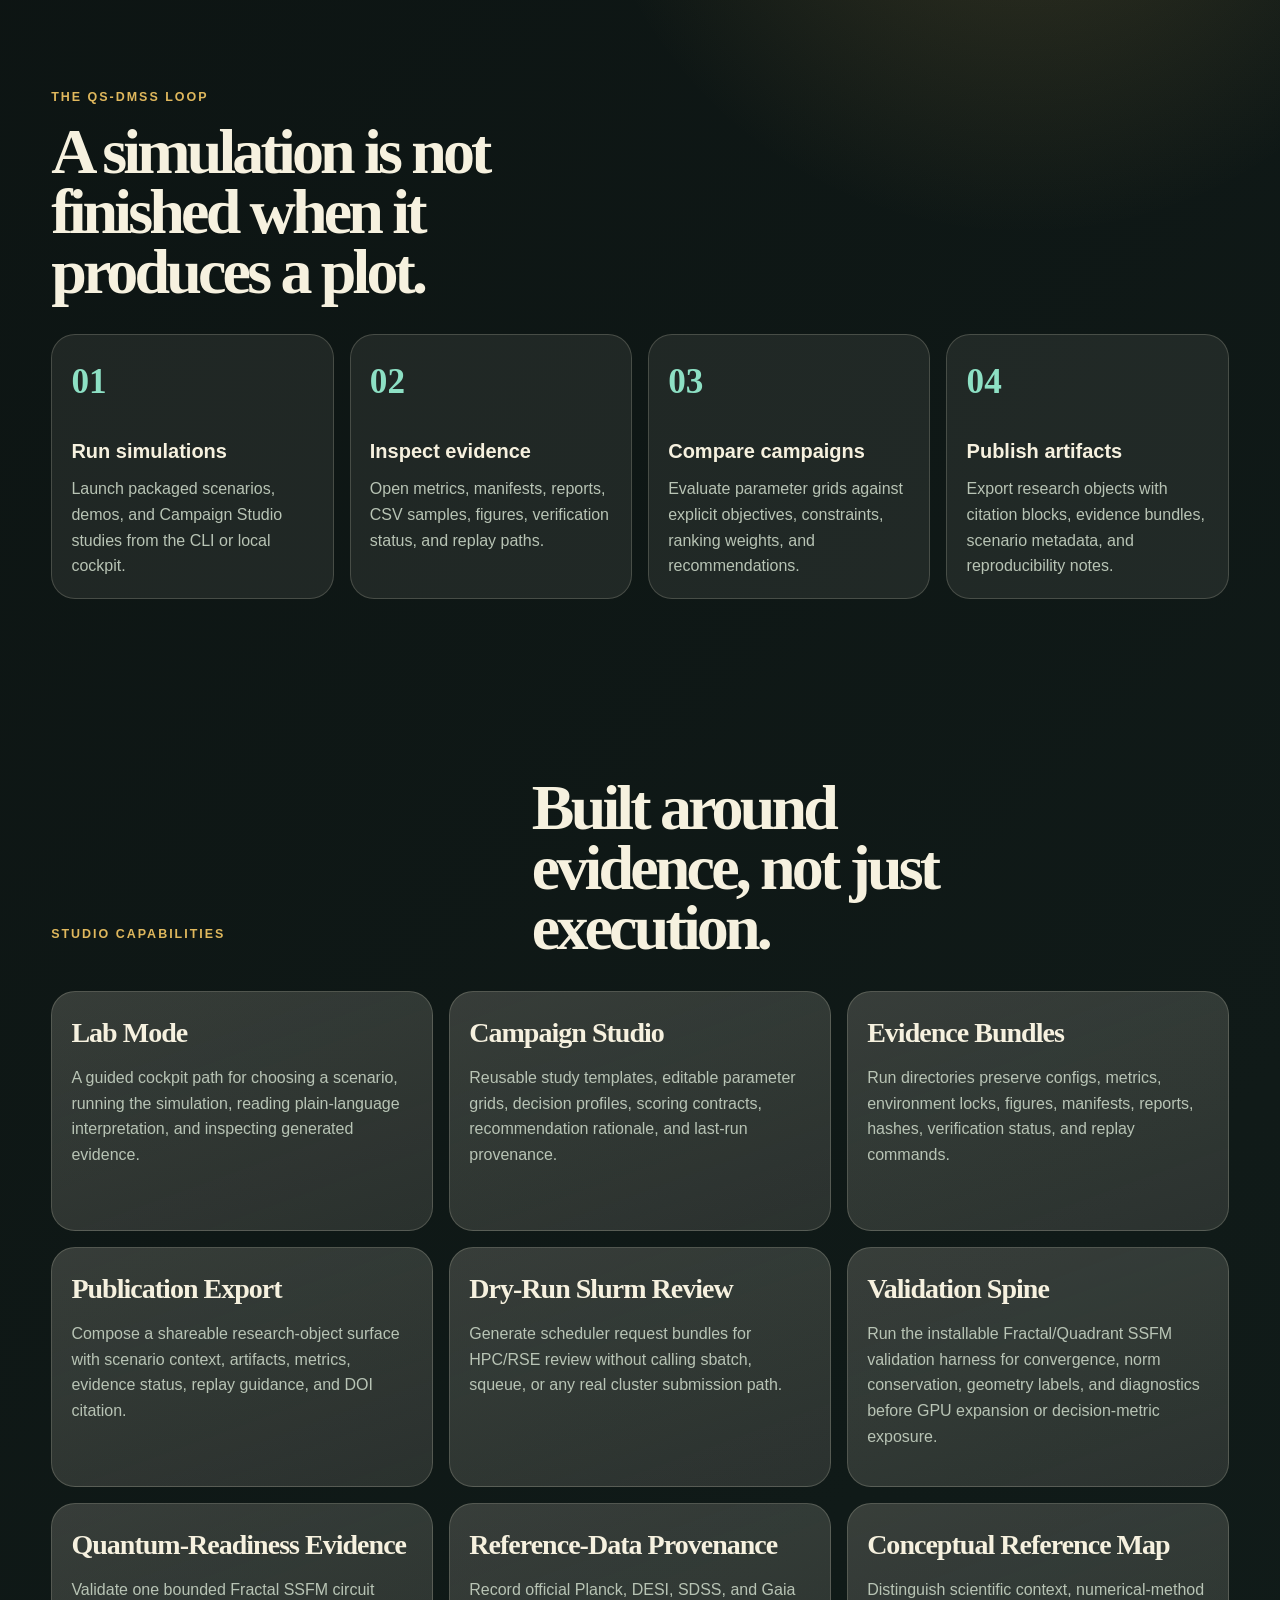
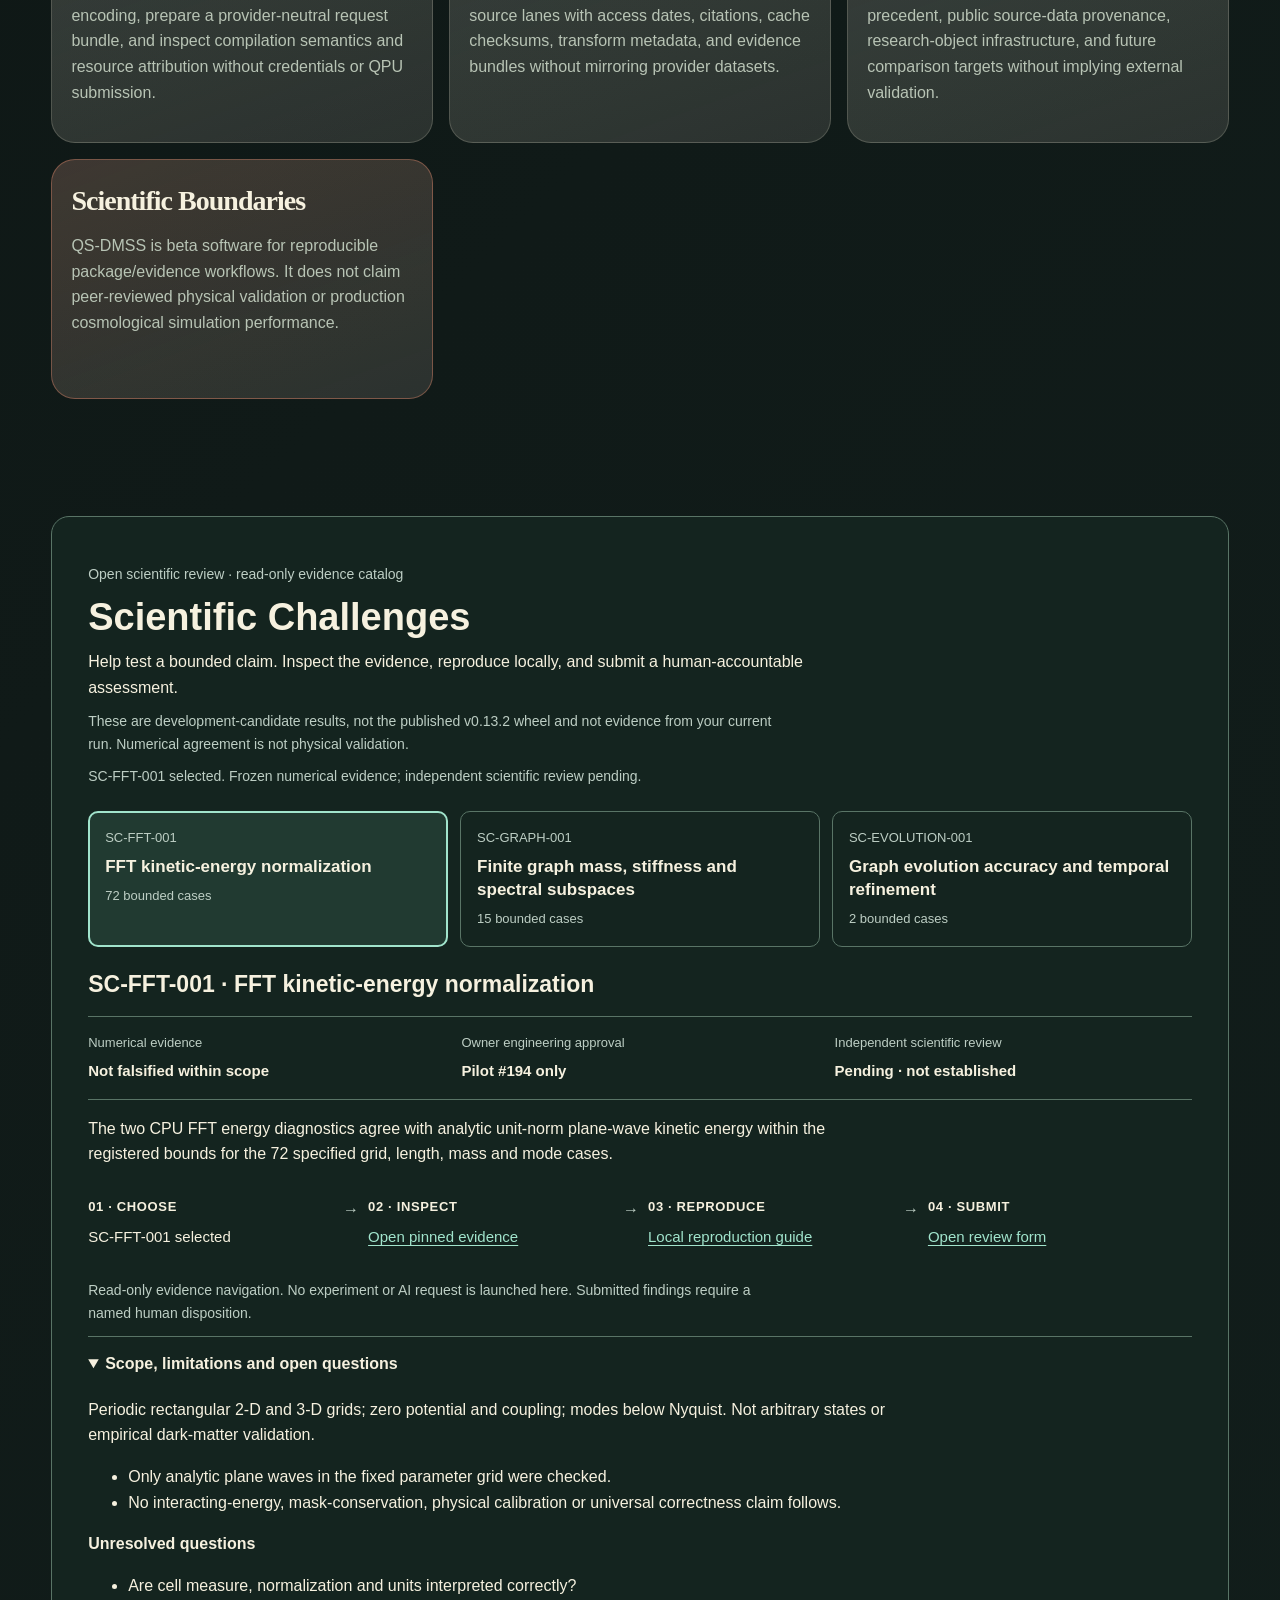
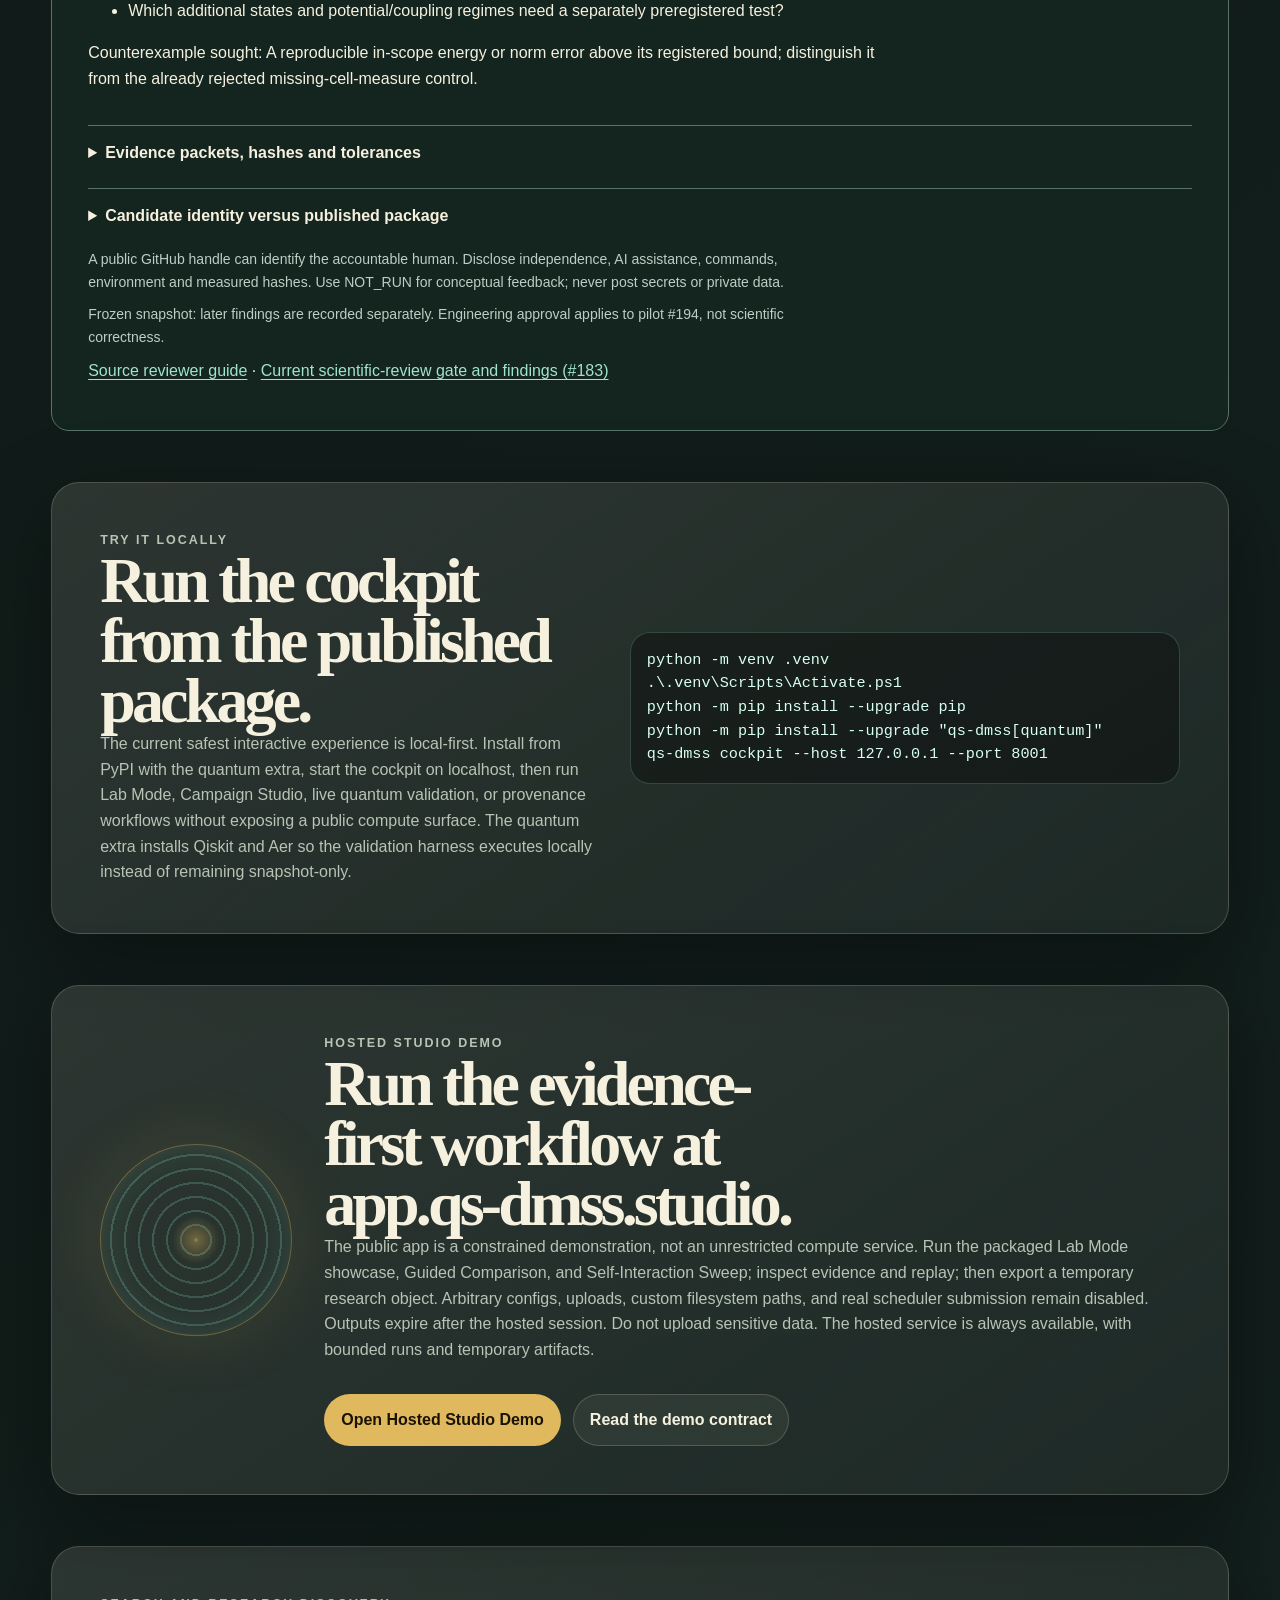
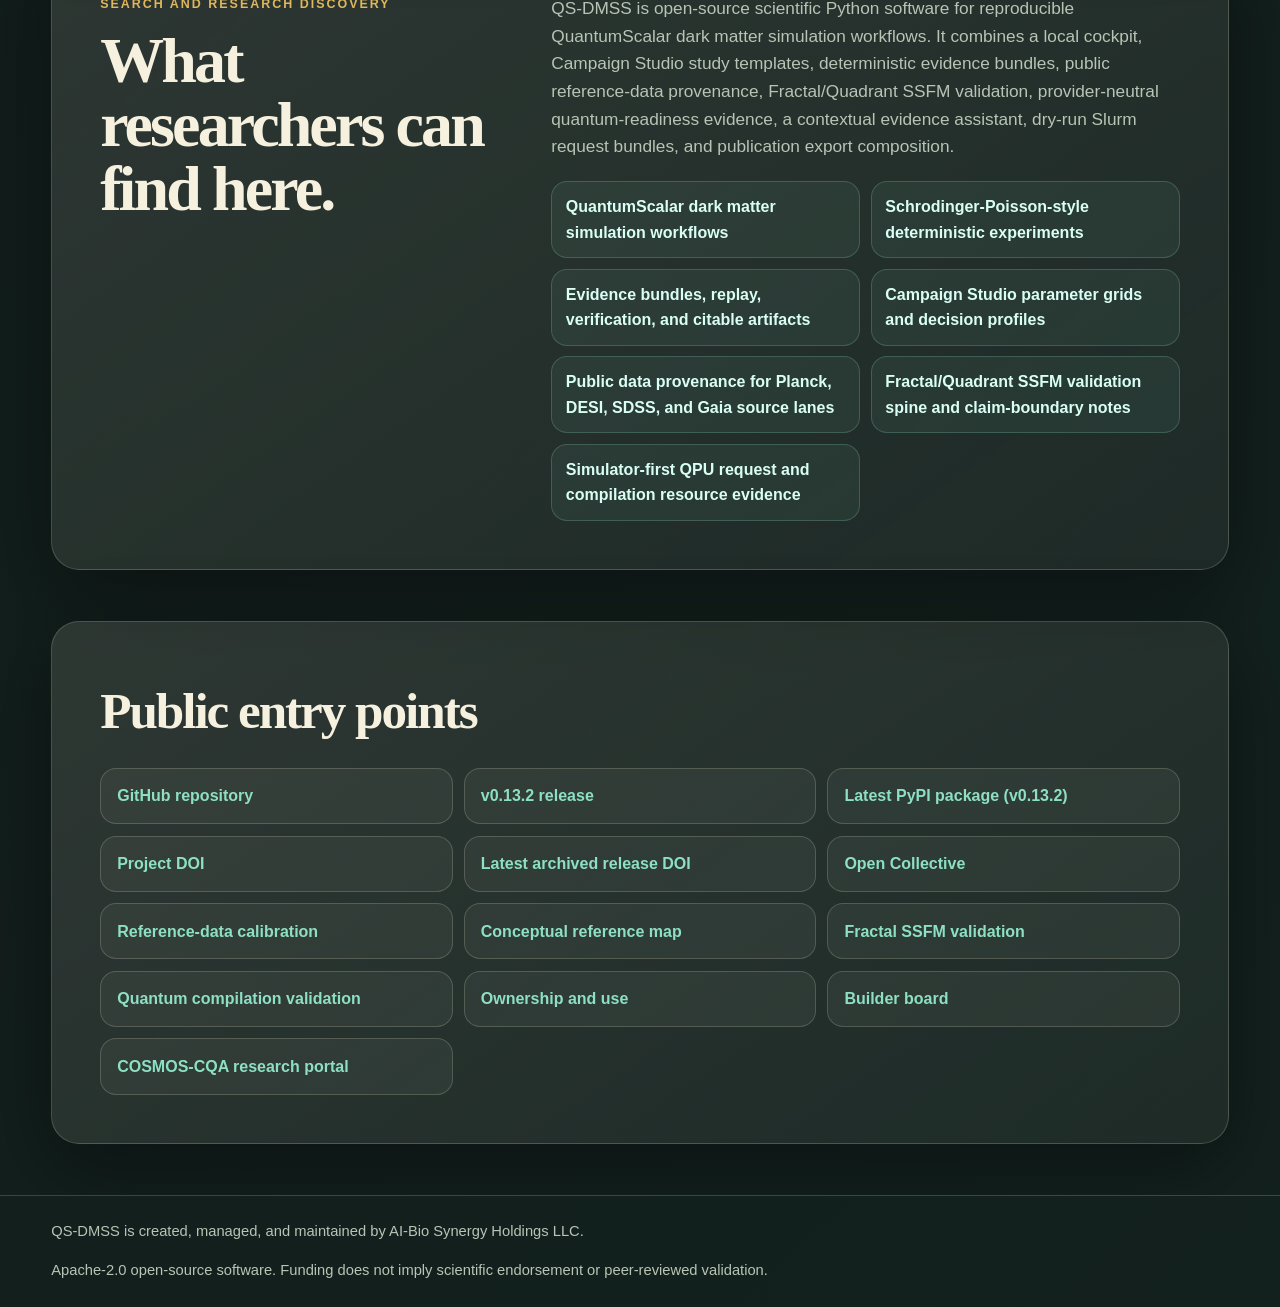
==== commit e31d0984: "feat: expose scientific challenges and reviewer handoff" ====
--- a/site/index.html
+++ b/site/index.html
@@ -161,22 +161,28 @@
       }
     </script>
     <link rel="stylesheet" href="styles.css" />
+    <link rel="stylesheet" href="scientific-challenges.css" />
   </head>
   <body>
     <a class="skip-link" href="#main">Skip to content</a>
 
-    <header class="site-header" aria-label="Primary navigation">
-      <a class="brand" href="#top" aria-label="QS-DMSS Studio home">
+    <header class="site-header" aria-label="Primary navigation" data-navigation-root data-navigation-open="false">
+      <a class="brand" href="#top">
         <span class="brand-mark" aria-hidden="true">QS</span>
         <span>
           <strong>QS-DMSS Studio</strong>
           <small>Evidence-first simulation lab</small>
         </span>
       </a>
-      <nav class="nav-links" aria-label="Site sections">
+      <button class="nav-toggle" type="button" aria-expanded="false" aria-controls="site-navigation" hidden>
+        <span>Menu</span>
+        <span class="nav-toggle-icon" aria-hidden="true"><span></span><span></span><span></span></span>
+      </button>
+      <nav class="nav-links" id="site-navigation" aria-label="Site sections">
         <a href="#studio-loop">Studio loop</a>
         <a href="#capabilities">Capabilities</a>
         <a href="#validation">Validation</a>
+        <a href="#scientific-challenges">Challenges</a>
         <a href="#boundaries">Boundaries</a>
         <a href="#live-demo">Live demo</a>
       </nav>
@@ -353,6 +359,19 @@
         </div>
       </section>
 
+      <section class="scientific-challenges" id="scientific-challenges" aria-labelledby="scientific-challenges-title" data-scientific-challenges="scientific-challenges.json" data-challenge-theme="dark">
+          <p class="sc-note">Open scientific review · read-only evidence catalog</p>
+          <h2 id="scientific-challenges-title">Scientific Challenges</h2>
+          <p>Help test a bounded claim. Inspect the evidence, reproduce locally, and submit a human-accountable assessment.</p>
+          <p class="sc-note">These are development-candidate results, not the published v0.13.2 wheel and not evidence from your current run. Numerical agreement is not physical validation.</p>
+          <p data-challenge-status role="status">Challenge data unavailable until its identity is checked. Use the reviewer guide below if the catalog cannot load.</p>
+          <button type="button" data-challenge-retry hidden>Retry catalog check</button>
+          <div data-challenge-view></div>
+          <p class="sc-note">Frozen snapshot: later findings are recorded separately. Engineering approval applies to pilot #194, not scientific correctness.</p>
+          <p><a href="https://github.com/AI-Bio-Synergy-Holdings-LLC/QS-DMSS/blob/08f75235cc1fe6e6a8ba4bfdbddcdd049359a7f9/docs/scientific-challenges.md">Source reviewer guide</a> · <a href="https://github.com/AI-Bio-Synergy-Holdings-LLC/QS-DMSS/issues/183">Current scientific-review gate and findings (#183)</a></p>
+          <noscript><p>JavaScript is disabled. The source reviewer guide contains all three challenges, evidence links and intake instructions.</p></noscript>
+        </section>
+
       <section class="cockpit-strip" id="local-cockpit" aria-labelledby="cockpit-title">
         <div>
           <p class="eyebrow">Try it locally</p>
@@ -447,5 +466,7 @@
       <p>QS-DMSS is created, managed, and maintained by AI-Bio Synergy Holdings LLC.</p>
       <p>Apache-2.0 open-source software. Funding does not imply scientific endorsement or peer-reviewed validation.</p>
     </footer>
+    <script src="navigation.js" defer></script>
+    <script src="scientific-challenges.js" defer></script>
   </body>
 </html>
--- a/site/styles.css
+++ b/site/styles.css
@@ -141,6 +141,23 @@
   background: rgba(246, 241, 223, 0.06);
 }
 
+.nav-toggle {
+  display: none;
+}
+
+.nav-toggle-icon {
+  display: grid;
+  gap: 3px;
+  width: 15px;
+}
+
+.nav-toggle-icon > span {
+  width: 100%;
+  height: 2px;
+  border-radius: 999px;
+  background: currentColor;
+}
+
 main {
   overflow: hidden;
 }
@@ -539,12 +556,66 @@
 @media (max-width: 700px) {
   .site-header {
     position: static;
-    align-items: flex-start;
-    flex-direction: column;
+    display: grid;
+    grid-template-columns: minmax(0, 1fr) auto;
+    gap: 0.85rem;
+    padding: 0.8rem 1rem;
+  }
+
+  .brand {
+    min-width: 0;
+  }
+
+  .brand > span:last-child {
+    min-width: 0;
+  }
+
+  .brand strong,
+  .brand small {
+    overflow: hidden;
+    text-overflow: ellipsis;
+    white-space: nowrap;
+  }
+
+  .nav-toggle:not([hidden]) {
+    display: inline-flex;
+    align-items: center;
+    align-self: center;
+    justify-content: center;
+    gap: 0.55rem;
+    min-height: 44px;
+    padding: 0.6rem 0.75rem;
+    border: 1px solid var(--line);
+    border-radius: 999px;
+    background: rgba(246, 241, 223, 0.06);
+    color: var(--ink);
+    cursor: pointer;
+    font: inherit;
+    font-size: 0.9rem;
+    font-weight: 760;
   }
 
   .nav-links {
-    justify-content: flex-start;
+    grid-column: 1 / -1;
+    grid-template-columns: repeat(2, minmax(0, 1fr));
+    padding-top: 0.8rem;
+    border-top: 1px solid var(--line);
+  }
+
+  [data-navigation-ready="true"] .nav-links {
+    display: none;
+  }
+
+  [data-navigation-ready="true"][data-navigation-open="true"] .nav-links {
+    display: grid;
+  }
+
+  .nav-links a {
+    display: flex;
+    align-items: center;
+    justify-content: center;
+    min-height: 44px;
+    text-align: center;
   }
 
   .hero {
--- a/site/scientific-challenges.css
+++ b/site/scientific-challenges.css
@@ -0,0 +1,86 @@
+/* Shared, scoped styles. Generated copies are checked in CI. */
+.scientific-challenges {
+  --sc-ink: #203335;
+  --sc-muted: #536763;
+  --sc-accent: #155b54;
+  --sc-surface: #fffefa;
+  --sc-tint: #eef4f1;
+  --sc-line: #c7d3cd;
+  color: var(--sc-ink);
+  background: var(--sc-surface);
+  border: 1px solid var(--sc-line);
+  border-radius: 18px;
+  padding: clamp(18px, 3vw, 36px);
+  margin-block: 28px;
+  scroll-margin-top: 110px;
+  min-width: 0;
+  line-height: 1.6;
+}
+.scientific-challenges[data-challenge-theme="dark"] {
+  --sc-ink: #f6f1df;
+  --sc-muted: #bdcec4;
+  --sc-accent: #a1e4cc;
+  --sc-surface: #14241f;
+  --sc-tint: #213a31;
+  --sc-line: #597466;
+  margin-inline: clamp(16px, 4vw, 64px);
+}
+.scientific-challenges *, .challenge-assistant-context * { box-sizing: border-box; }
+.scientific-challenges h2 { margin: 0 0 8px; font-size: clamp(26px, 3vw, 38px); line-height: 1.15; }
+.scientific-challenges h3 { margin: 0 0 16px; font-size: 23px; line-height: 1.35; }
+.scientific-challenges h4 { margin: 16px 0 8px; font-size: 16px; }
+.scientific-challenges p { max-width: 90ch; margin: 10px 0; }
+.scientific-challenges a, .challenge-assistant-context a { color: var(--sc-accent, #155b54); text-decoration: underline; text-underline-offset: 3px; }
+.scientific-challenges a:hover { text-decoration-thickness: 2px; }
+.scientific-challenges :is(a, button, summary):focus-visible {
+  outline: 3px solid var(--sc-accent); outline-offset: 4px;
+}
+.sc-note, .scientific-challenges [data-challenge-status] { color: var(--sc-muted); font-size: 14px; }
+.scientific-challenges [data-challenge-status] { min-height: 24px; }
+.sc-choices { display: grid; grid-template-columns: repeat(3, minmax(0, 1fr)); gap: 12px; margin: 22px 0; }
+.scientific-challenges .sc-choice {
+  display: flex; flex-direction: column; align-items: flex-start; gap: 7px;
+  padding: 16px; border: 1px solid var(--sc-line); border-radius: 10px;
+  color: var(--sc-ink); background: var(--sc-surface); text-align: left;
+  font: inherit; white-space: normal; min-height: 110px; cursor: pointer; box-shadow: none;
+}
+.scientific-challenges .sc-choice[aria-pressed="true"] { background: var(--sc-tint); border: 2px solid var(--sc-accent); padding: 15px; }
+.sc-choice strong { font-size: 17px; line-height: 1.35; }
+.sc-choice :is(small, span) { font-size: 13px; color: var(--sc-muted); }
+.sc-states { display: grid; grid-template-columns: repeat(3, minmax(0, 1fr)); gap: 16px; border-block: 1px solid var(--sc-line); padding: 16px 0; }
+.sc-states div { min-width: 0; }
+.sc-states dt { color: var(--sc-muted); font-size: 13px; }
+.sc-states dd { margin: 5px 0 0; font-size: 15px; font-weight: 650; }
+.sc-handoff { display: grid; grid-template-columns: repeat(4, minmax(0, 1fr)); gap: 16px; list-style: none; padding: 16px 0; margin: 14px 0; }
+.sc-handoff li { position: relative; display: flex; flex-direction: column; gap: 8px; min-width: 0; padding-right: 12px; }
+.sc-handoff li:not(:last-child)::after { content: "→"; position: absolute; right: -7px; top: 0; color: var(--sc-muted); }
+.sc-handoff strong { font-size: 13px; text-transform: uppercase; letter-spacing: .05em; }
+.sc-handoff :is(a, span) { font-size: 15px; }
+.scientific-challenges details { border-top: 1px solid var(--sc-line); margin-top: 12px; padding-top: 4px; }
+.scientific-challenges summary { cursor: pointer; font-weight: 650; min-height: 44px; padding: 10px 0; }
+.scientific-challenges details > div { padding-bottom: 12px; }
+.scientific-challenges li { overflow-wrap: anywhere; }
+.scientific-challenges code { display: block; overflow-wrap: anywhere; white-space: normal; font-size: 12px; color: var(--sc-ink); background: var(--sc-tint); padding: 7px 10px; margin-block: 6px; }
+.sc-packet { border-left: 3px solid var(--sc-line); padding-left: 14px; margin: 16px 0; }
+.sc-bounds div { display: flex; justify-content: space-between; flex-wrap: wrap; gap: 8px 20px; padding: 5px 0; border-bottom: 1px solid var(--sc-line); font-size: 13px; }
+.sc-bounds dt { overflow-wrap: anywhere; }
+.sc-bounds dd { margin: 0; }
+.scientific-challenges [data-challenge-retry] { min-height: 44px; padding: 8px 16px; border: 1px solid var(--sc-line); border-radius: 8px; color: var(--sc-ink); background: var(--sc-tint); cursor: pointer; font: inherit; }
+.scientific-challenges [hidden] { display: none !important; }
+.challenge-assistant-context { margin-top: 16px; padding: 16px; border: 1px solid #c7d3cd; border-radius: 10px; color: #203335; background: #eef4f1; line-height: 1.6; }
+.challenge-assistant-context :is(h4, p) { margin: 0 0 10px; }
+.challenge-assistant-context h4 { font-size: 16px; }
+.challenge-assistant-context p { font-size: 14px; }
+.sc-entry-link { display: inline-block; padding-block: 8px; text-decoration: underline; }
+.rail-nav .rail-item[href="#scientific-challenges"] { white-space: normal; }
+.rail-nav .rail-item[href="#scientific-challenges"] span { min-width: 0; overflow-wrap: anywhere; }
+@media (max-width: 760px) {
+  .sc-choices, .sc-states { grid-template-columns: 1fr; gap: 10px; }
+  .scientific-challenges .sc-choice { min-height: 44px; }
+  .sc-handoff { grid-template-columns: 1fr 1fr; gap: 20px; }
+  .sc-handoff li:nth-child(2)::after { content: none; }
+  .scientific-challenges h3 { font-size: 20px; }
+}
+@media (forced-colors: active) {
+  .scientific-challenges .sc-choice[aria-pressed="true"] { outline: 2px solid Highlight; }
+}
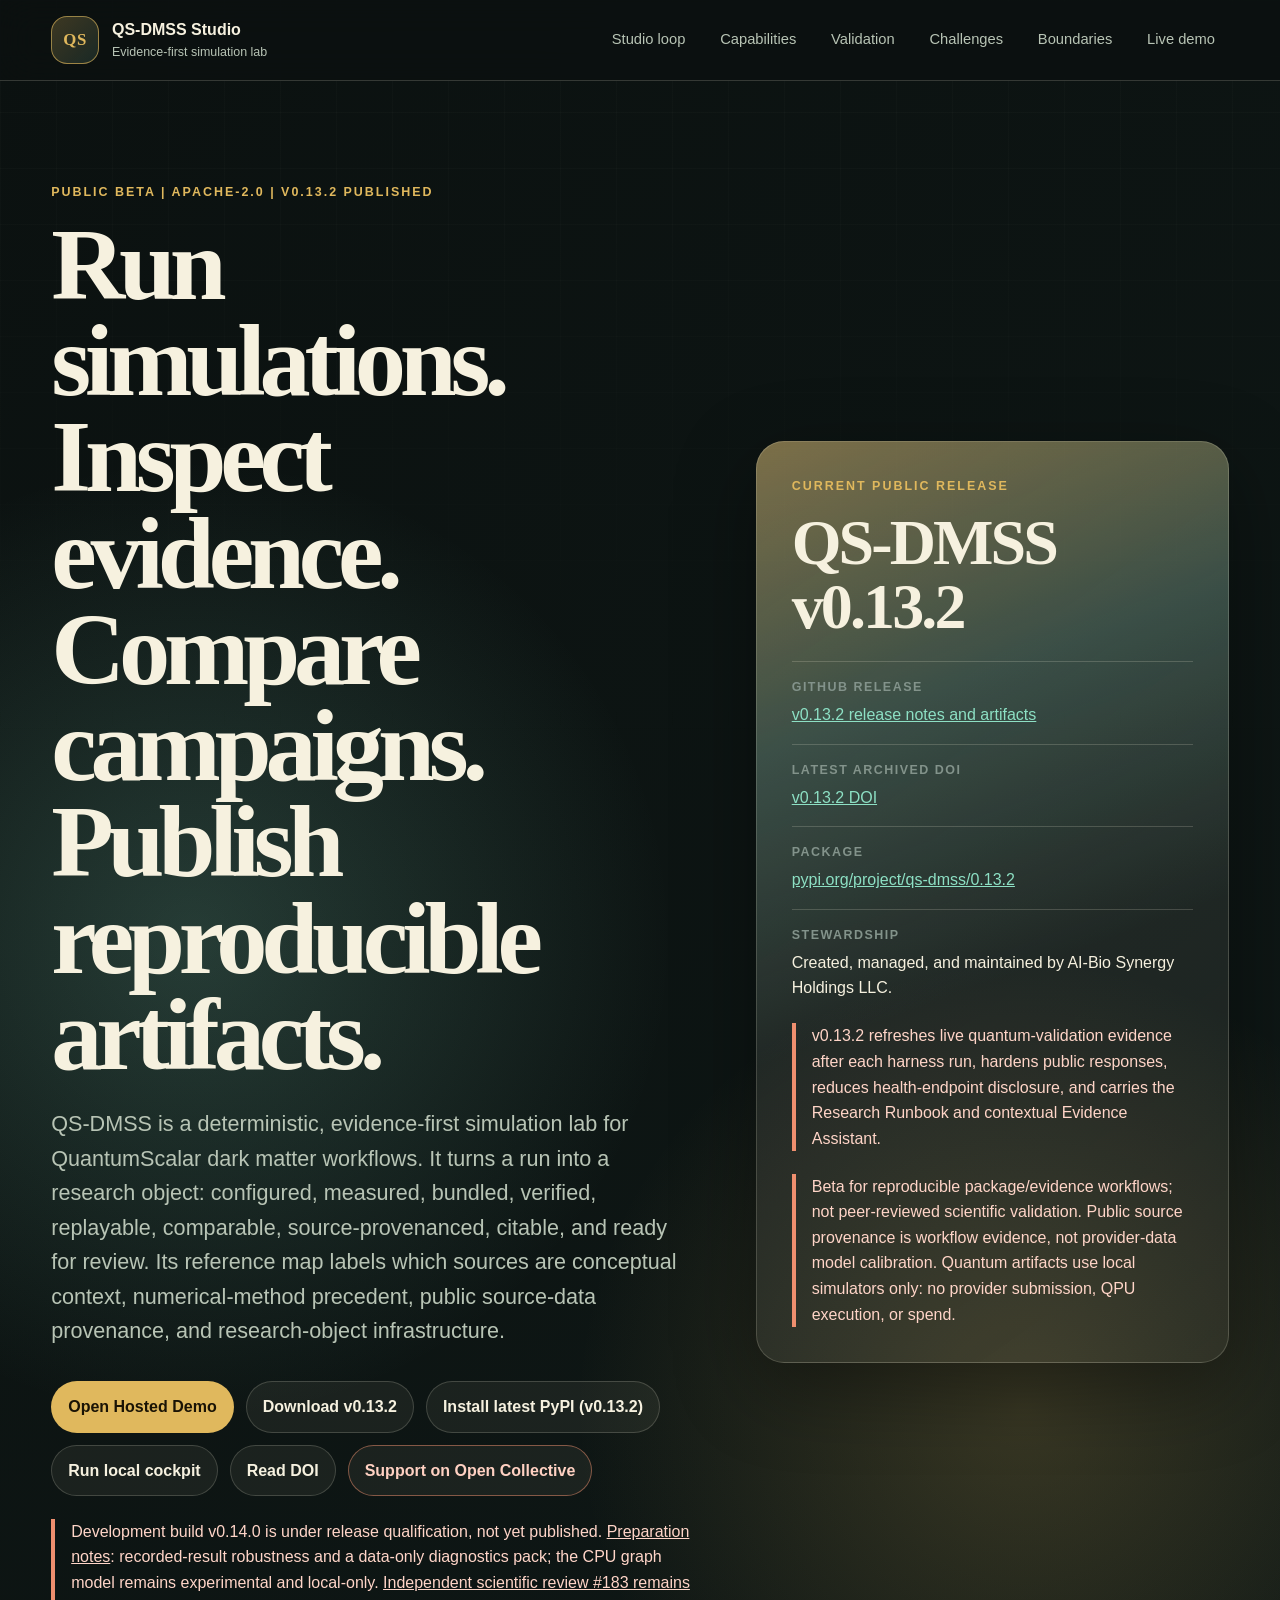
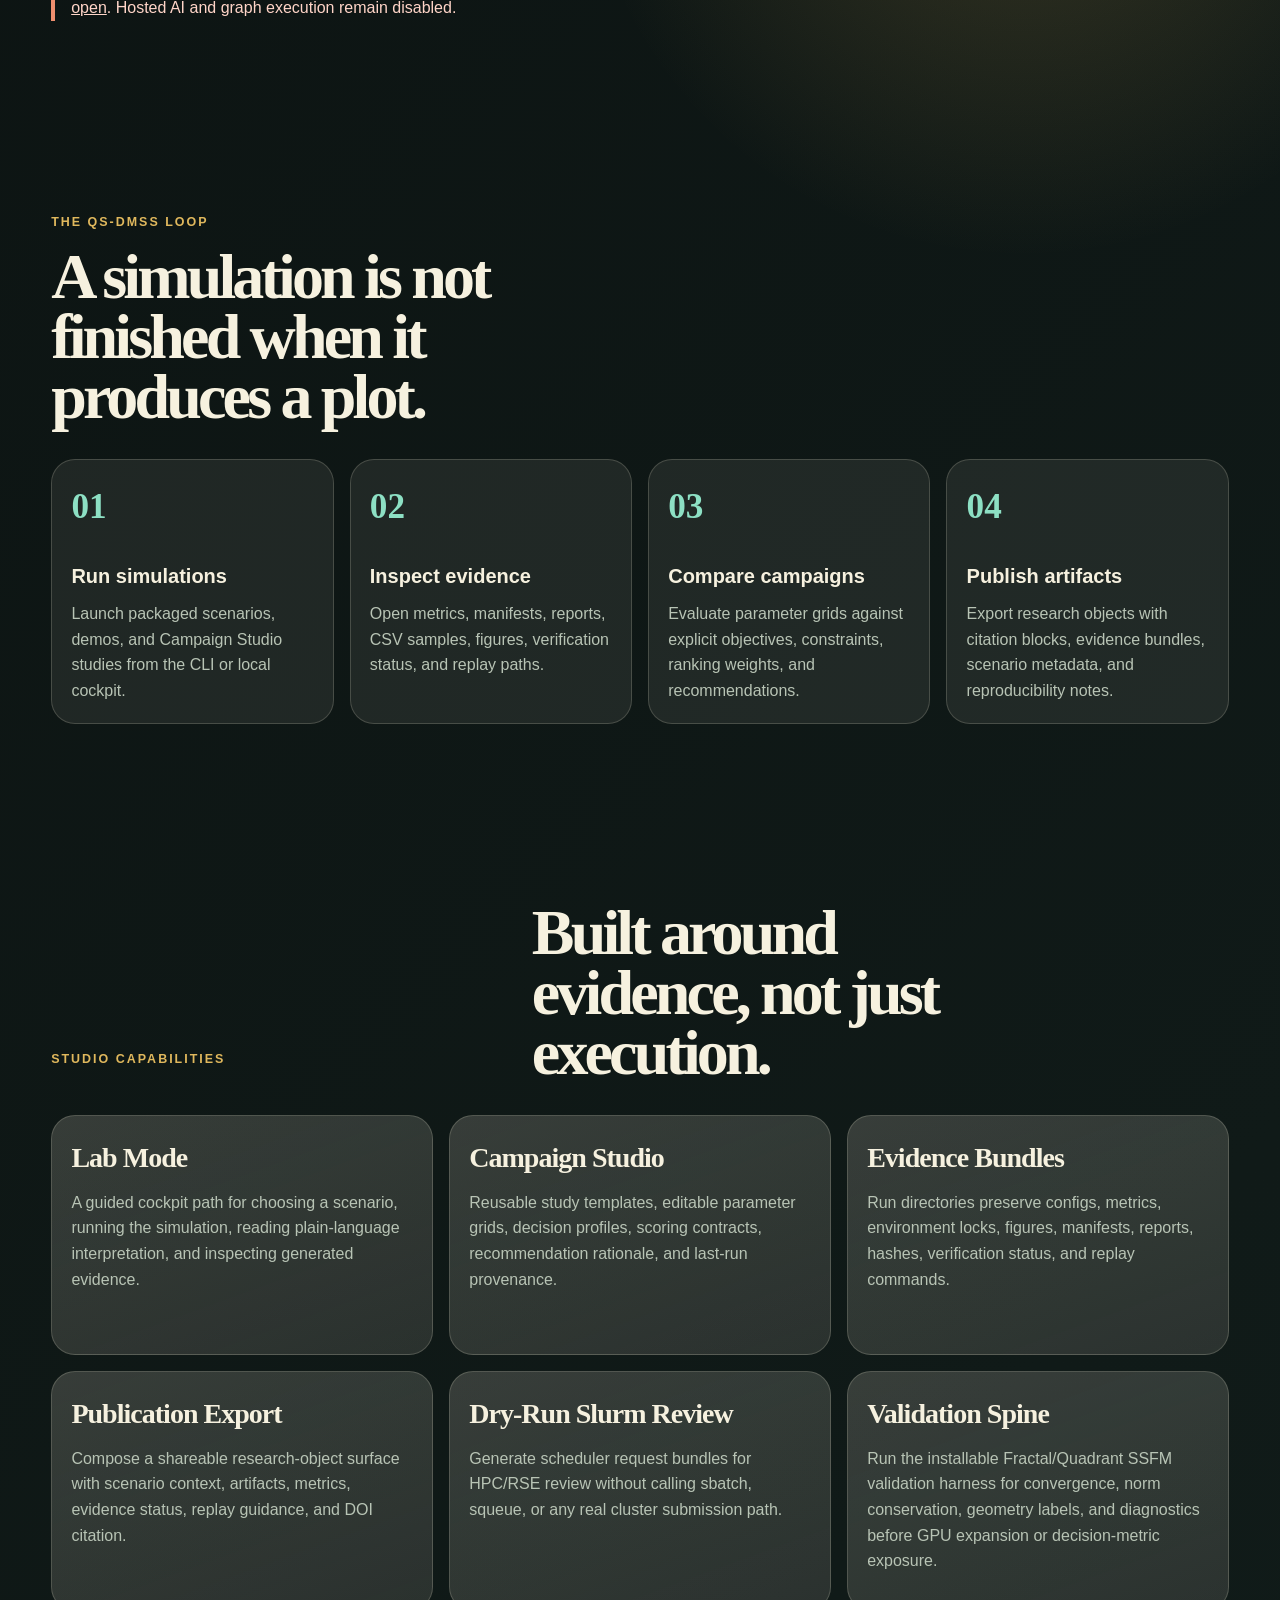
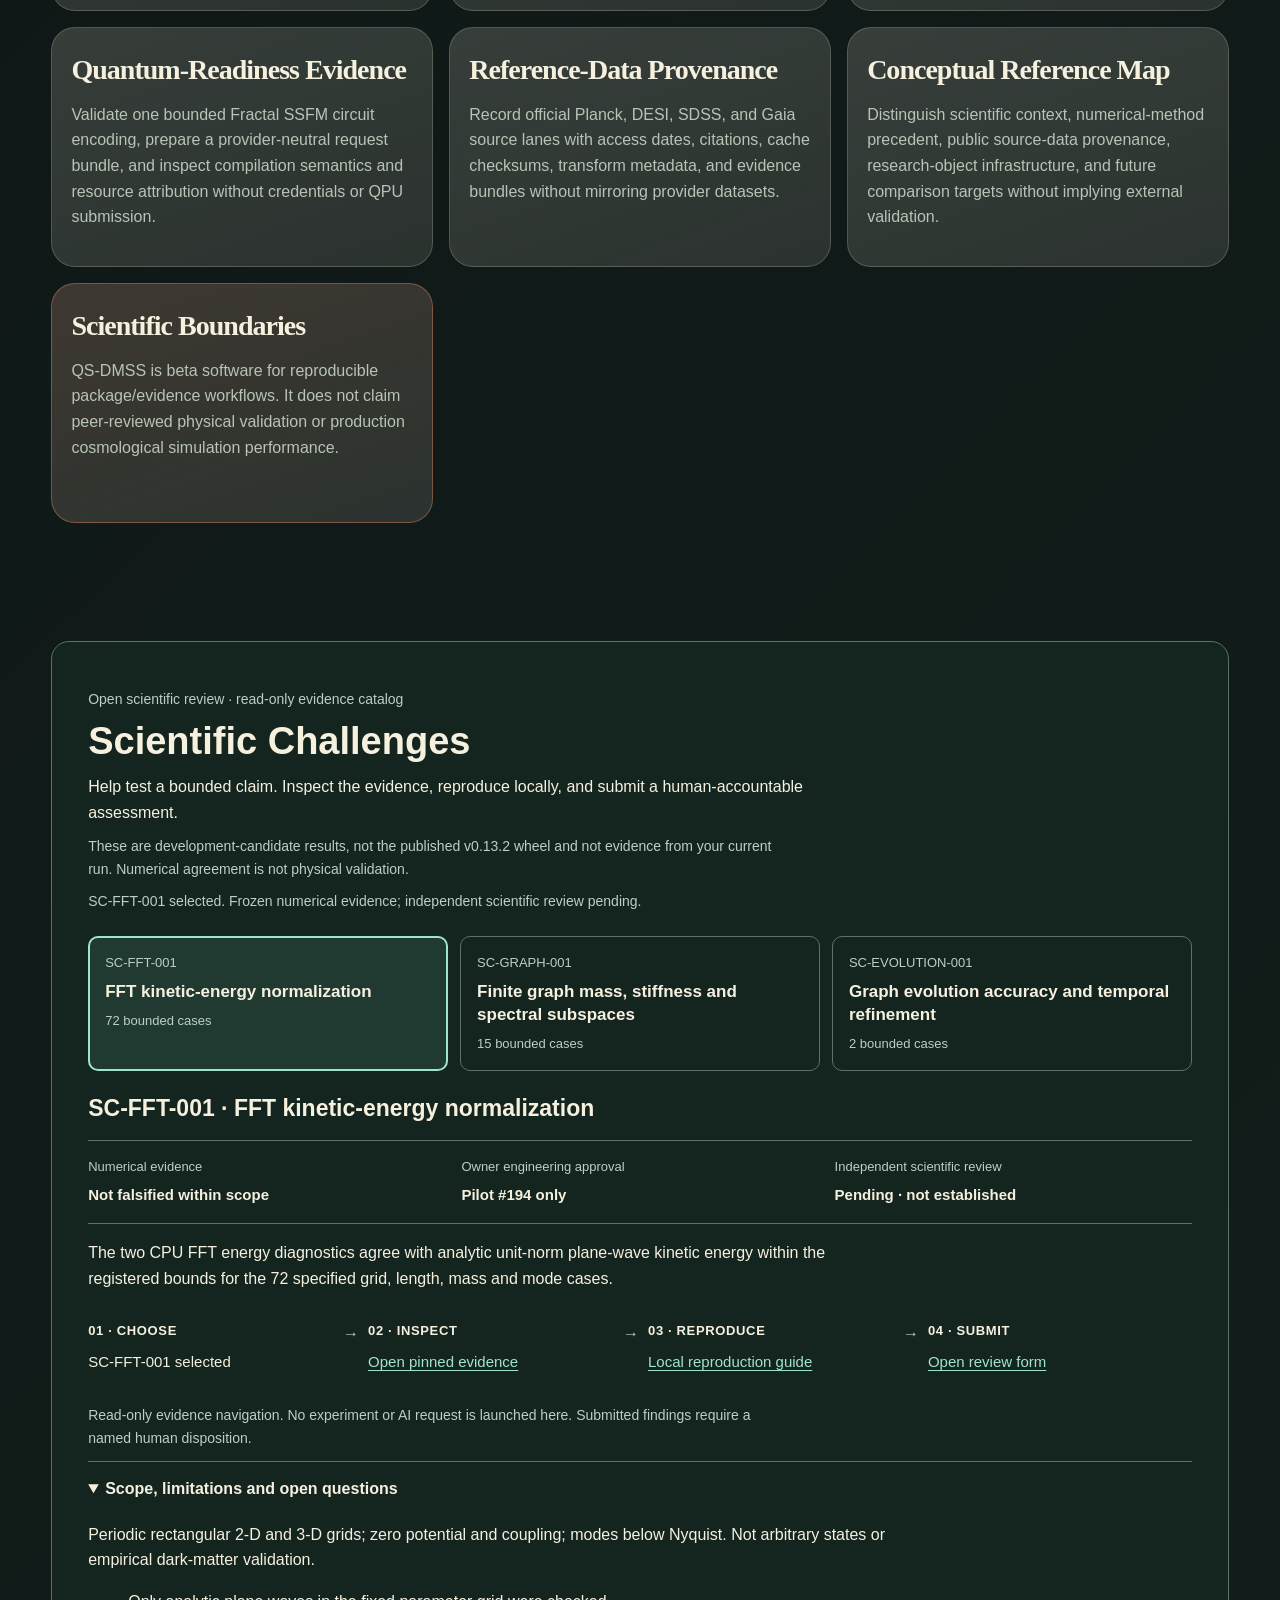
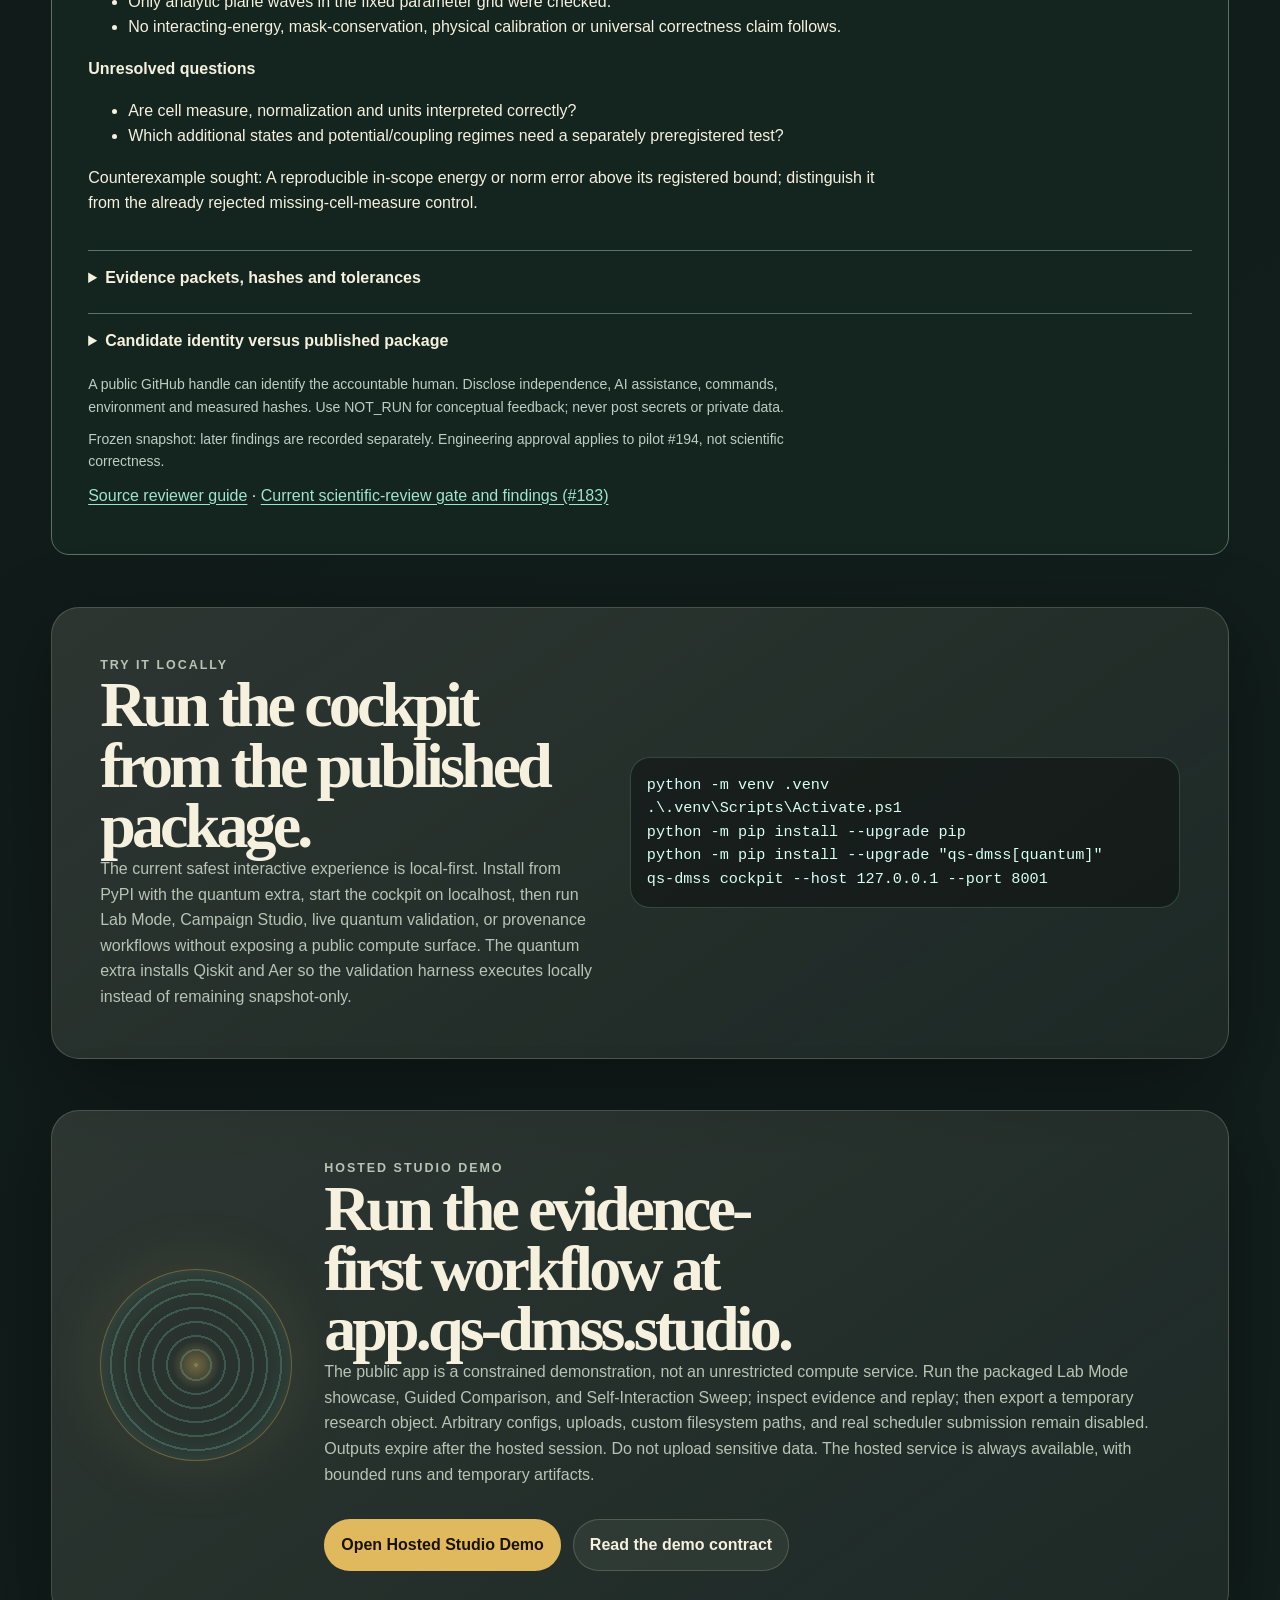
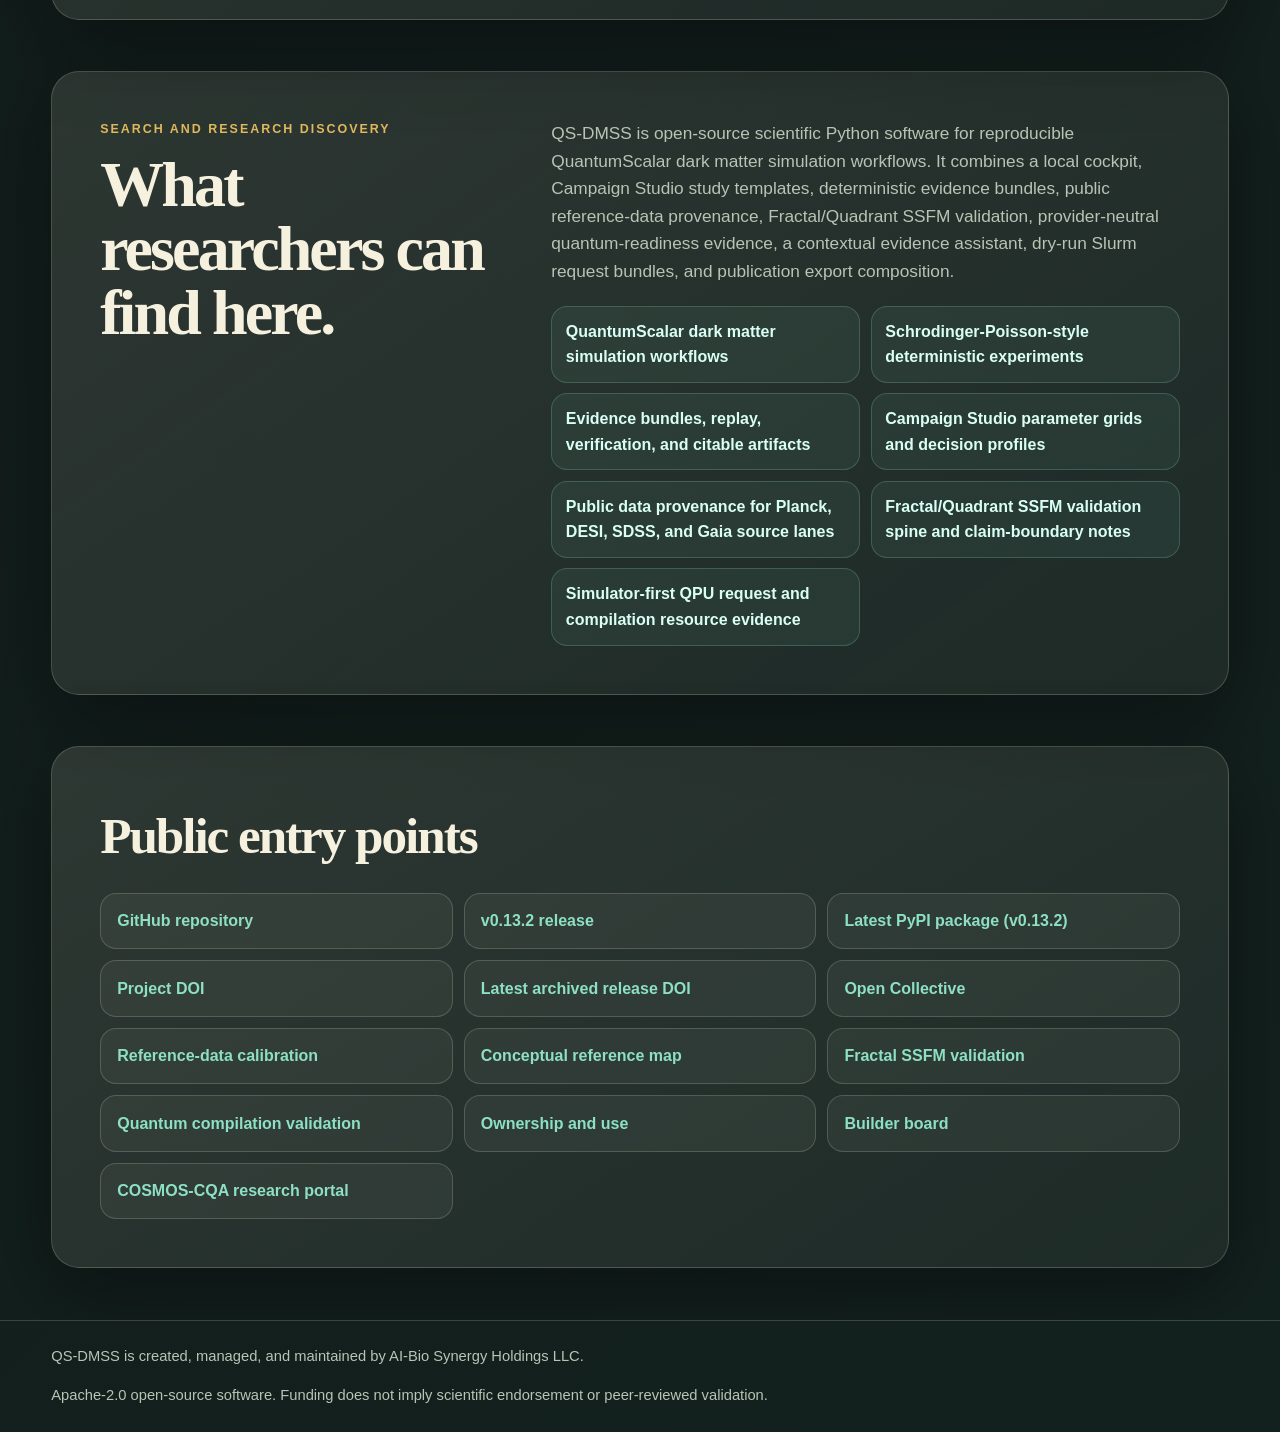
==== commit c5ca812d: "chore(release): prepare v0.14.0 with qualified artifact boundaries" ====
--- a/site/index.html
+++ b/site/index.html
@@ -16,7 +16,7 @@
     <meta name="creator" content="AI-Bio Synergy Holdings LLC" />
     <meta name="publisher" content="AI-Bio Synergy Holdings LLC" />
     <meta name="application-name" content="QS-DMSS Studio" />
-    <meta name="application-version" content="0.13.2" />
+    <meta name="application-version" content="0.14.0" />
     <meta name="theme-color" content="#101a18" />
     <meta name="robots" content="index, follow, max-image-preview:large" />
     <meta property="og:title" content="QS-DMSS Studio | Evidence-First Research Workflows" />
@@ -77,11 +77,11 @@
             "@type": "SoftwareSourceCode",
             "@id": "https://qs-dmss.studio/#software",
             "name": "QS-DMSS",
-            "description": "Apache-2.0 public beta software for reproducible QuantumScalar simulation, validation spines, and provider-neutral simulator-first quantum-readiness artifacts.",
+            "description": "Apache-2.0 v0.14.0 development source under release qualification; the latest published package remains v0.13.2. Reproducible numerical evidence is not independent scientific validation.",
             "codeRepository": "https://github.com/AI-Bio-Synergy-Holdings-LLC/QS-DMSS",
             "programmingLanguage": "Python",
             "license": "https://www.apache.org/licenses/LICENSE-2.0",
-            "version": "0.13.2",
+            "version": "0.14.0",
             "runtimePlatform": "Python 3.10+",
             "keywords": [
               "QuantumScalar dark matter",
@@ -97,7 +97,6 @@
             "sameAs": [
               "https://pypi.org/project/qs-dmss/",
               "https://doi.org/10.5281/zenodo.20074924",
-              "https://doi.org/10.5281/zenodo.21366910",
               "https://opencollective.com/qs-dmss"
             ],
             "maintainer": {
@@ -107,7 +106,8 @@
           {
             "@type": "SoftwareApplication",
             "@id": "https://qs-dmss.studio/#application",
-            "name": "QS-DMSS Studio",
+            "name": "QS-DMSS Studio published package",
+            "description": "Latest published package v0.13.2; distinct from the v0.14.0 development source and deployed cockpit build.",
             "applicationCategory": "Scientific simulation software",
             "applicationSubCategory": "Reproducible research software",
             "operatingSystem": "Windows, macOS, Linux",
@@ -139,7 +139,7 @@
             "name": "QS-DMSS Studio | Reproducible QuantumScalar simulation lab",
             "url": "https://qs-dmss.studio/",
             "description": "QS-DMSS Studio is an evidence-first Python simulation lab for QuantumScalar dark matter workflows, campaign comparison, validation spines, data provenance, and citable research artifacts.",
-            "dateModified": "2026-07-15",
+            "dateModified": "2026-10-08",
             "isPartOf": {
               "@id": "https://qs-dmss.studio/#website"
             },
@@ -210,6 +210,13 @@
             <a class="button" href="https://doi.org/10.5281/zenodo.20074924">Read DOI</a>
             <a class="button support" href="https://opencollective.com/qs-dmss">Support on Open Collective</a>
           </div>
+          <p class="claim-note" id="candidate-release-note">
+            Development build v0.14.0 is under release qualification, not yet published.
+            <a href="https://github.com/AI-Bio-Synergy-Holdings-LLC/QS-DMSS/blob/main/docs/release-v0.14.0.md">Preparation notes</a>:
+            recorded-result robustness and a data-only diagnostics pack; the CPU graph model remains experimental and local-only.
+            <a href="https://github.com/AI-Bio-Synergy-Holdings-LLC/QS-DMSS/issues/183">Independent scientific review #183 remains open</a>.
+            Hosted AI and graph execution remain disabled.
+          </p>
         </div>
 
         <aside class="hero-panel" aria-labelledby="release-title">
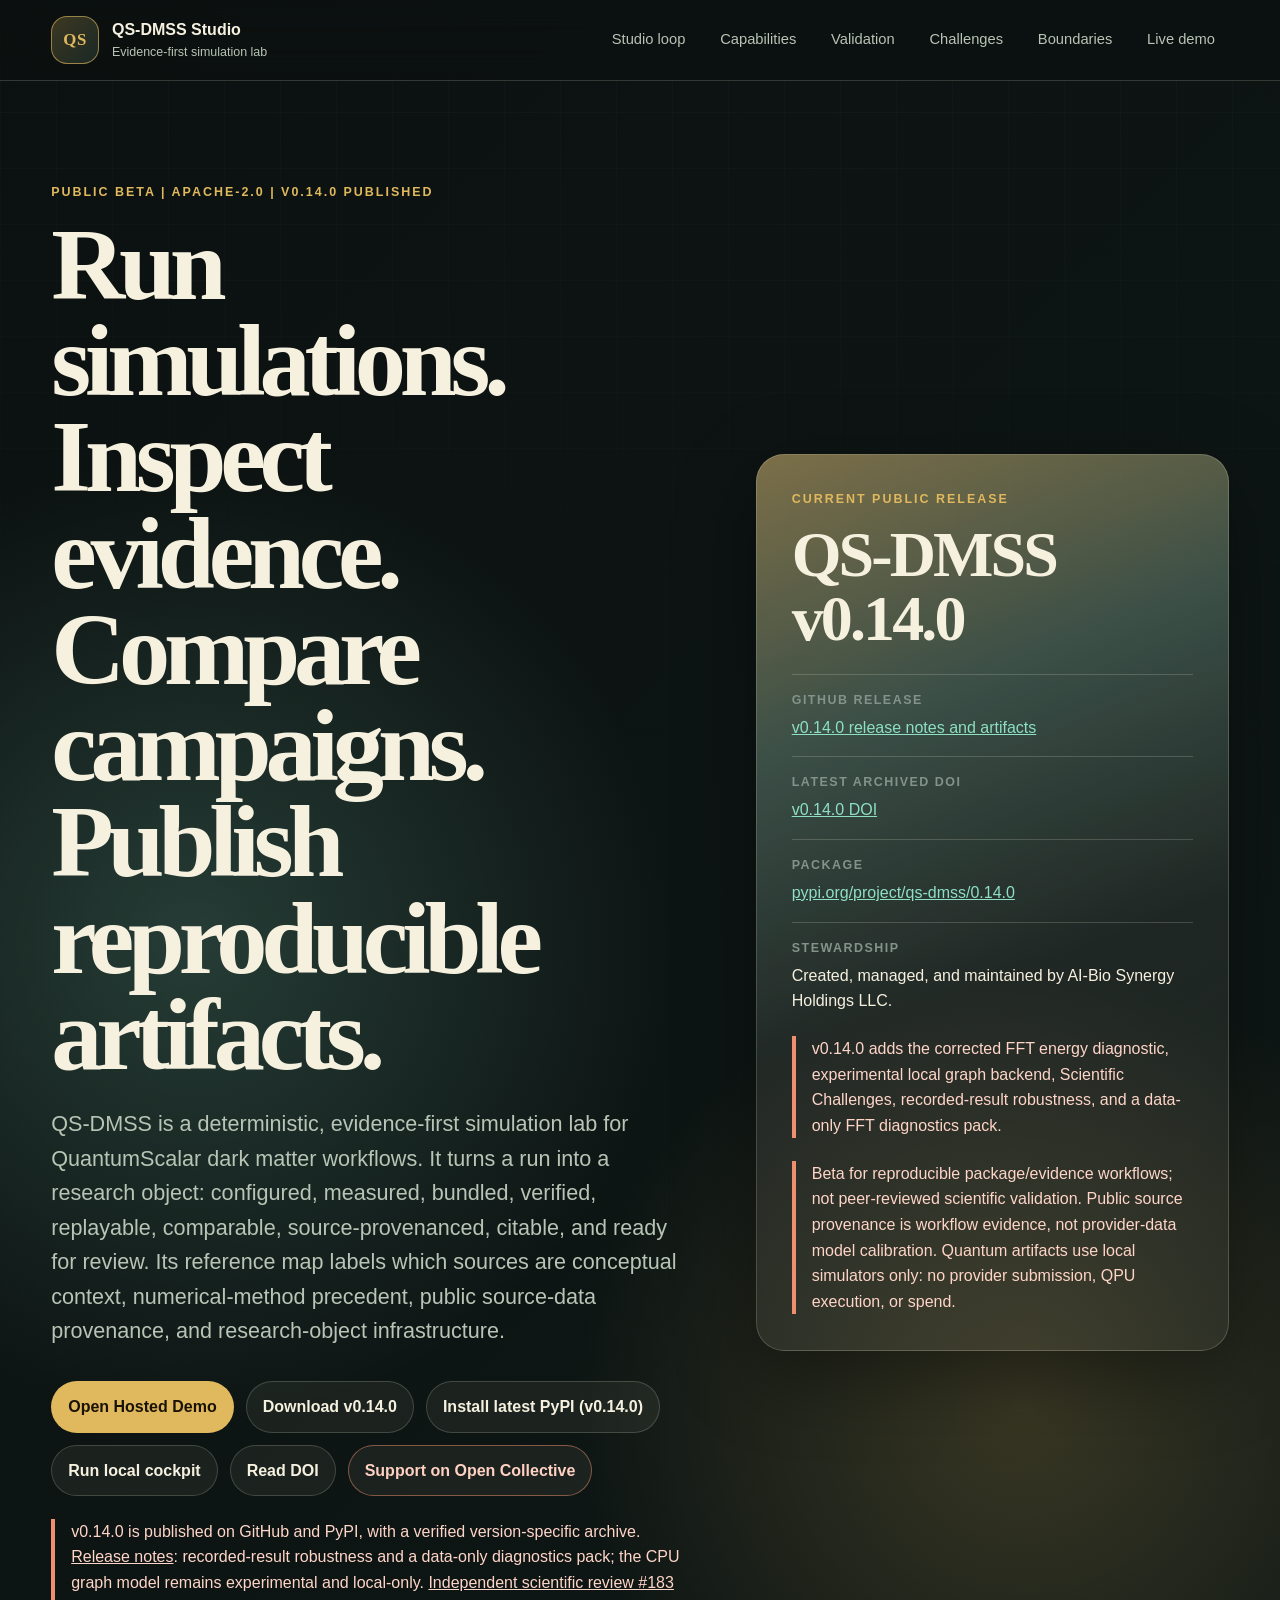
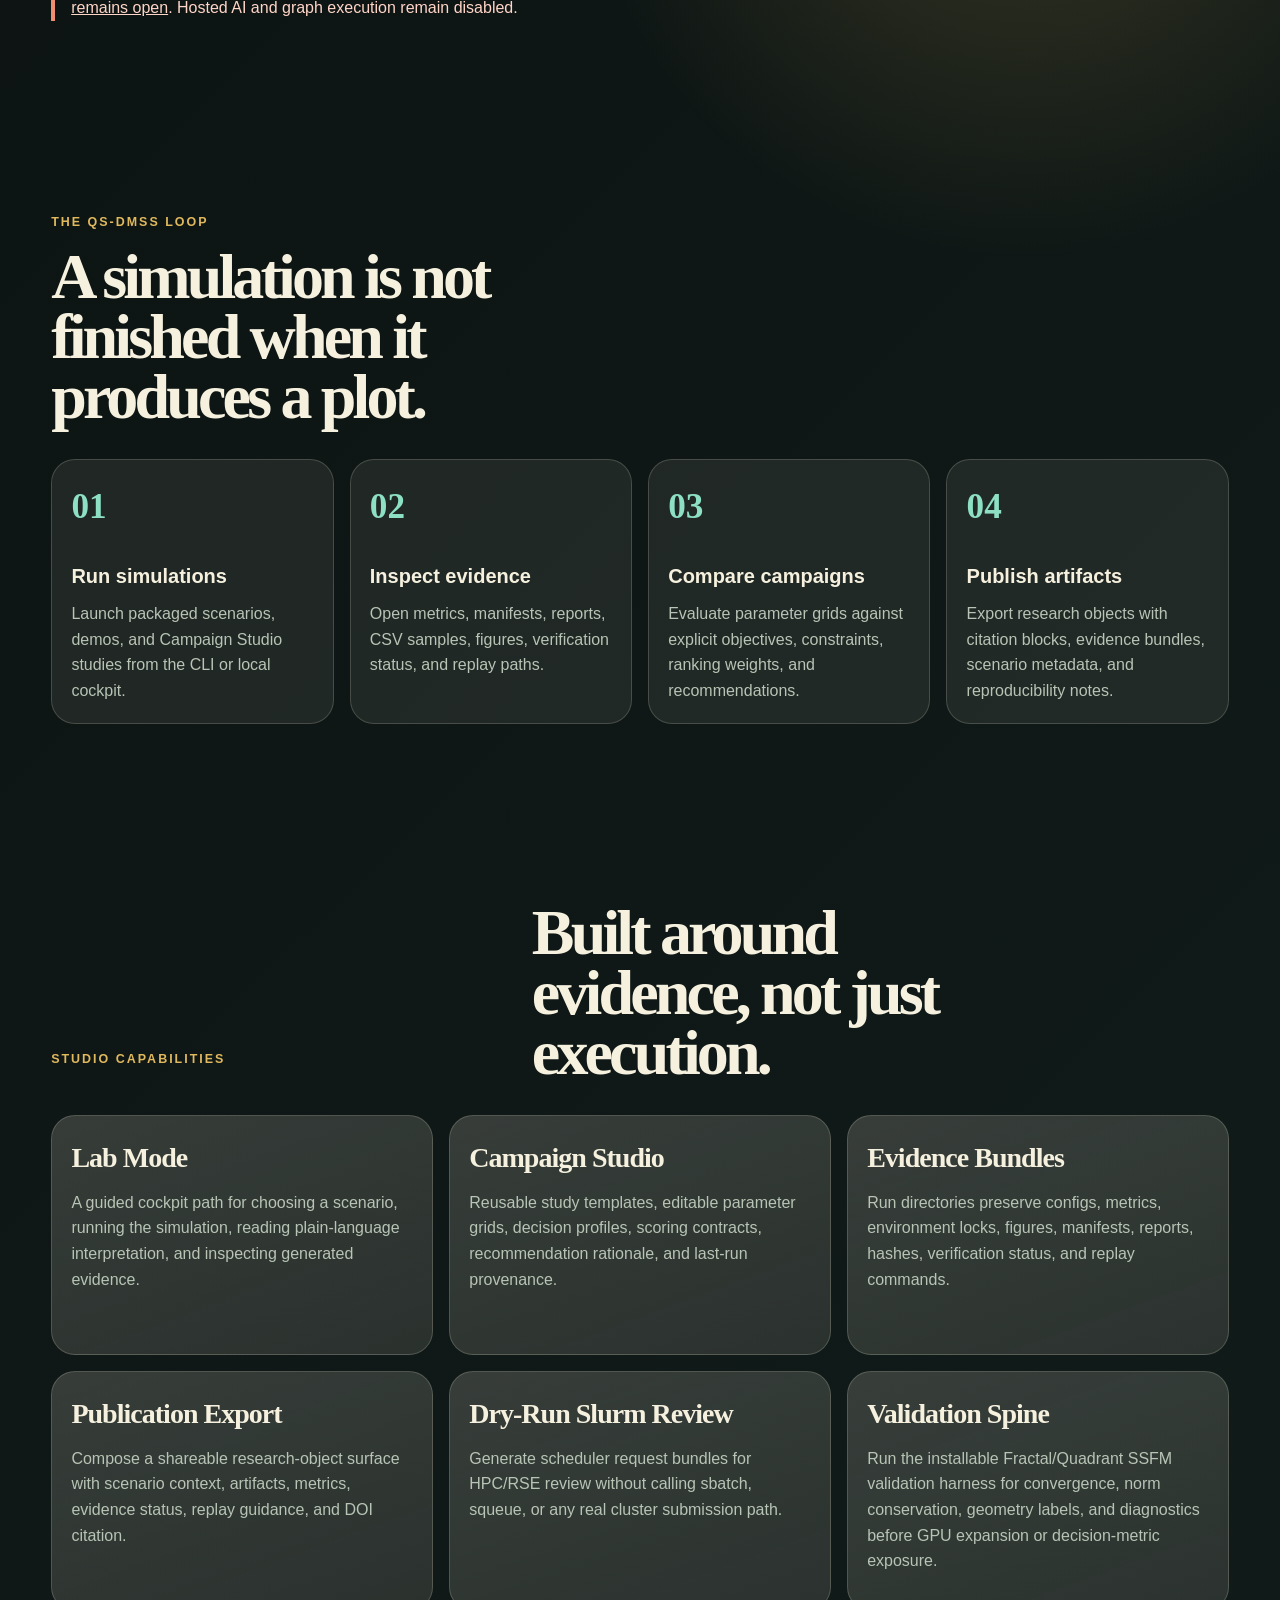
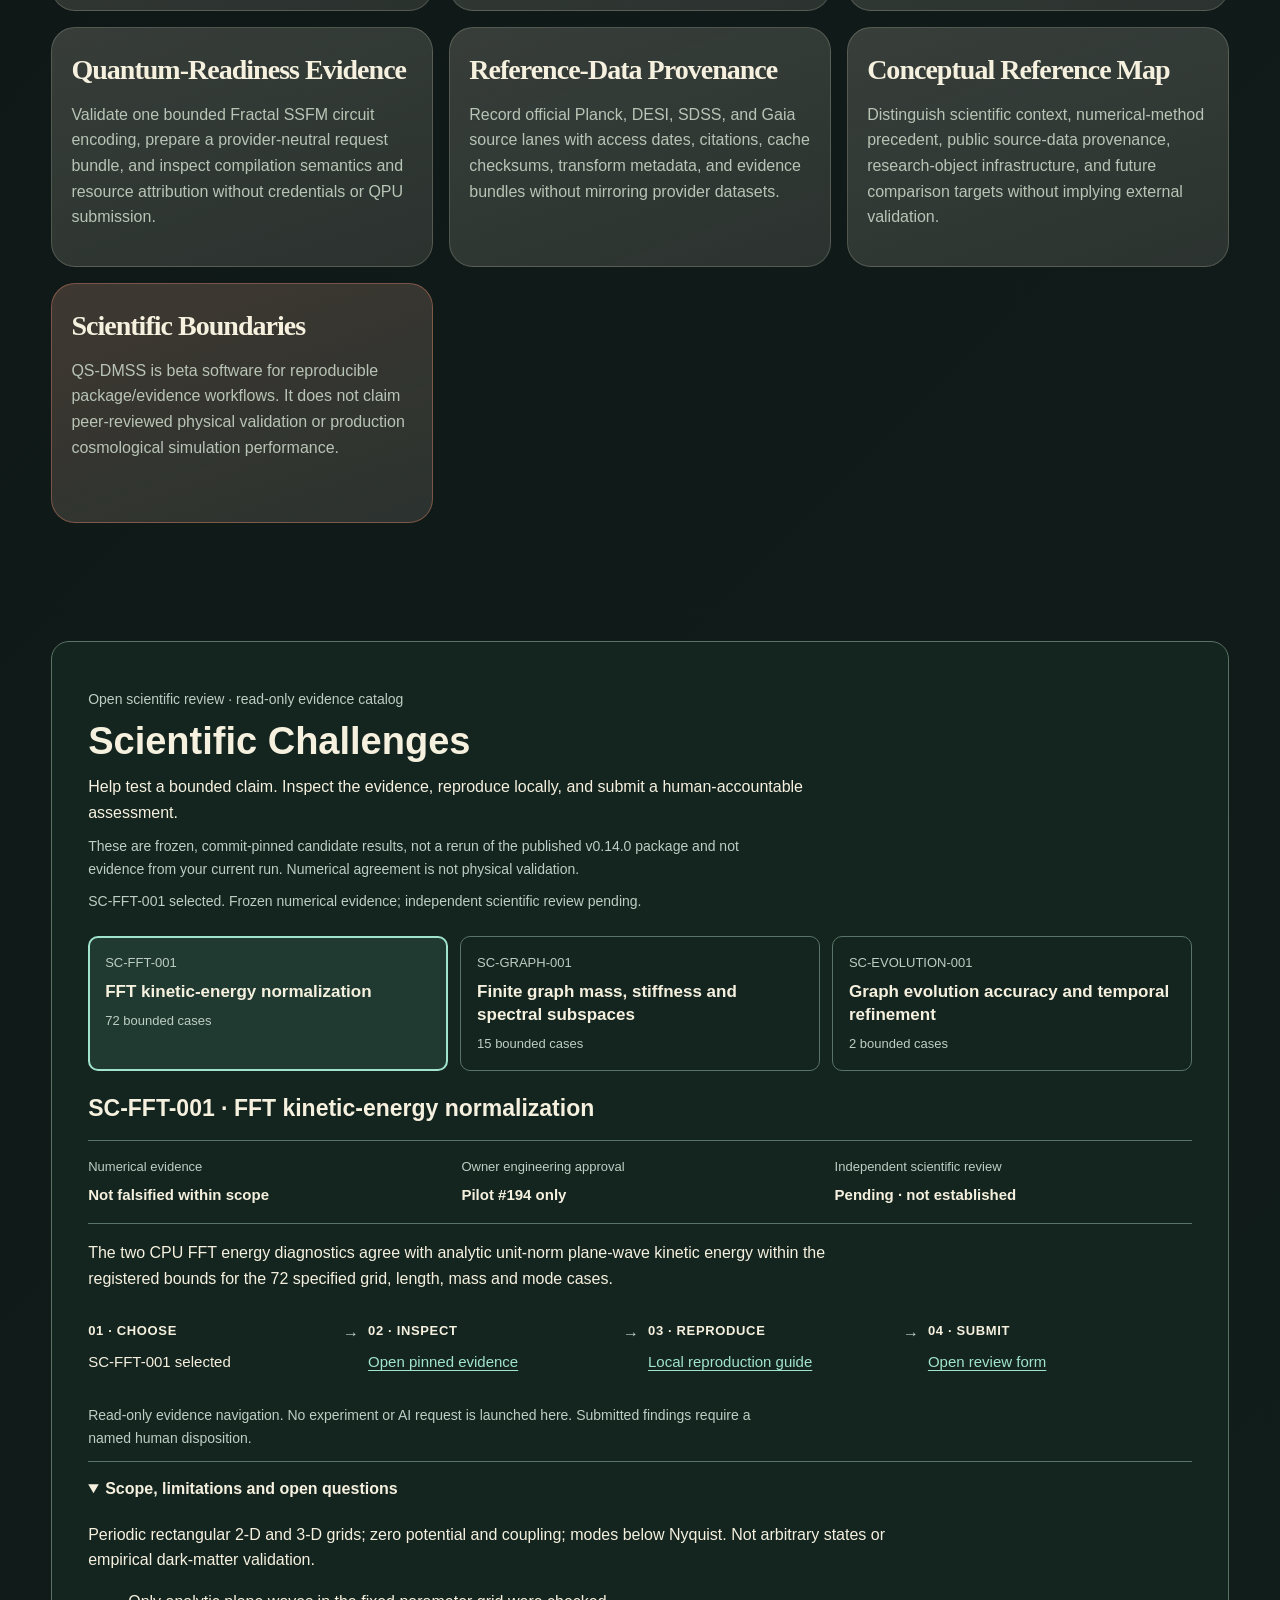
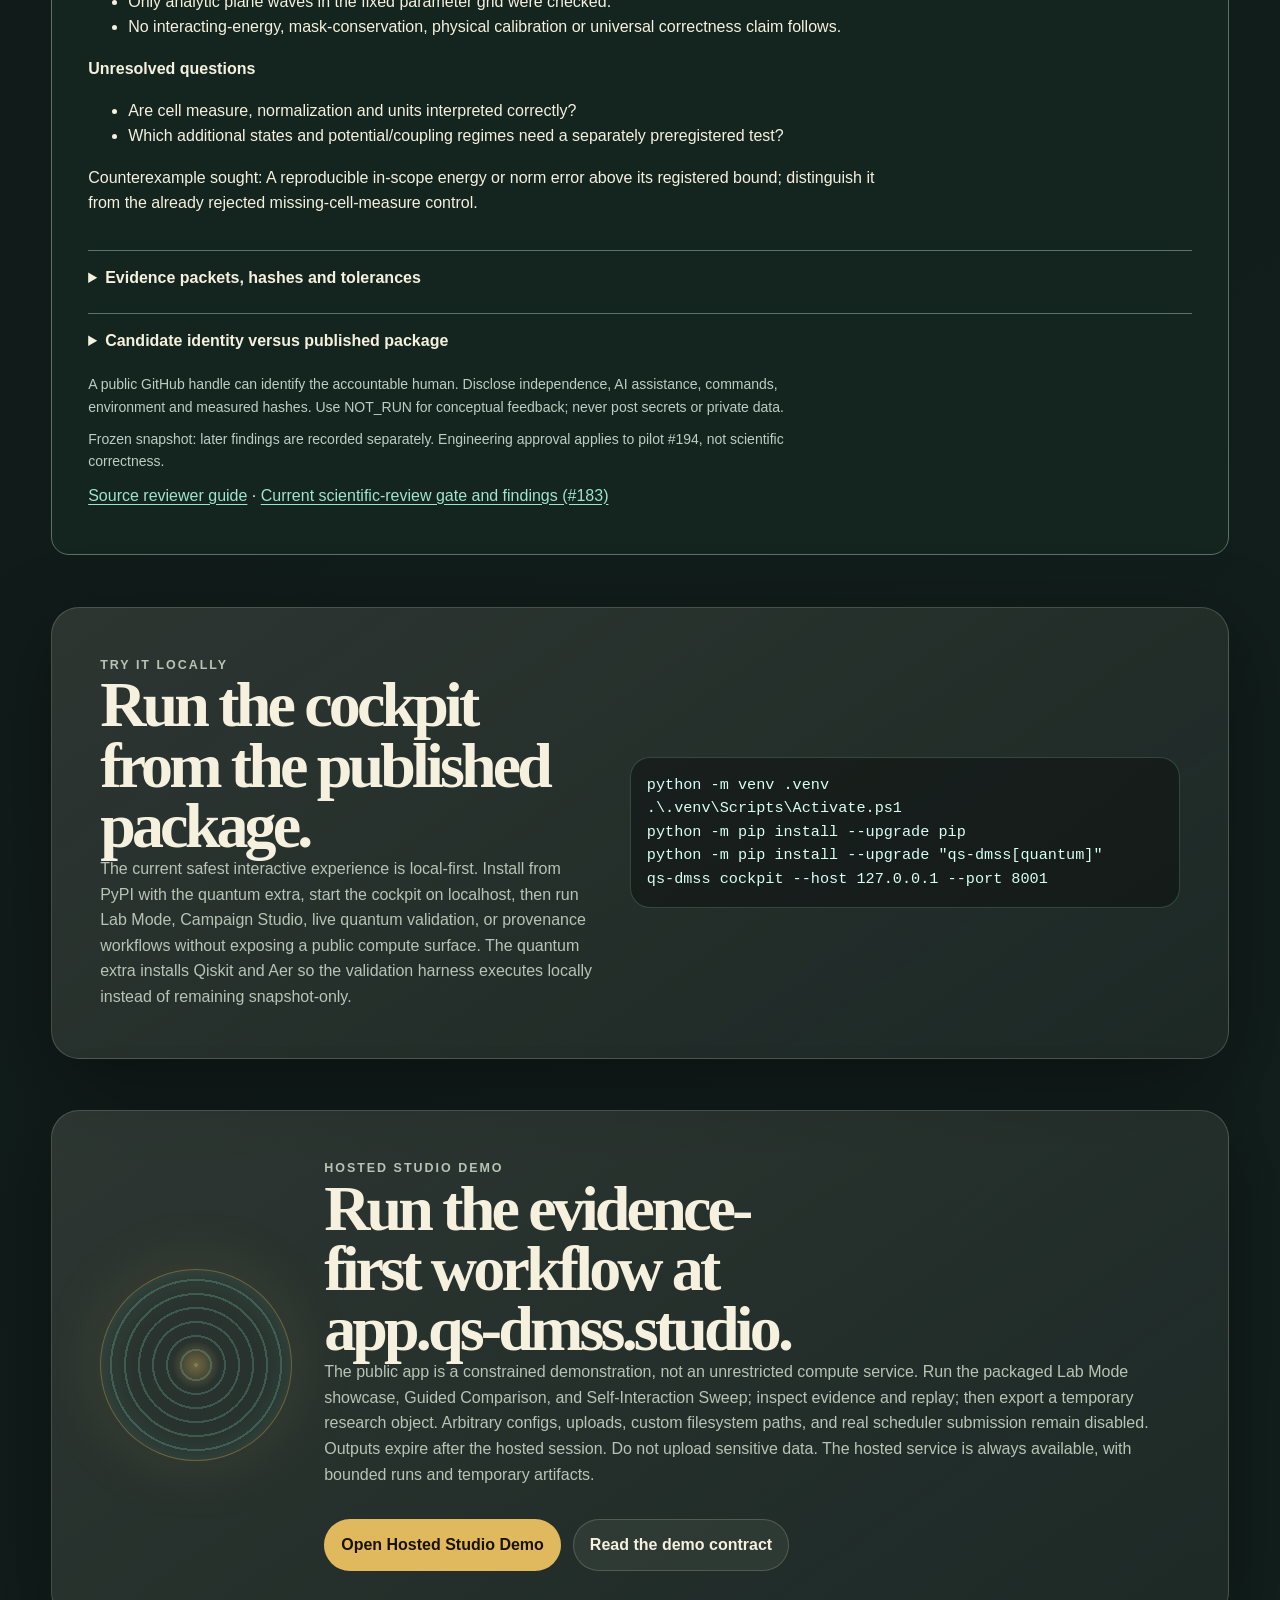
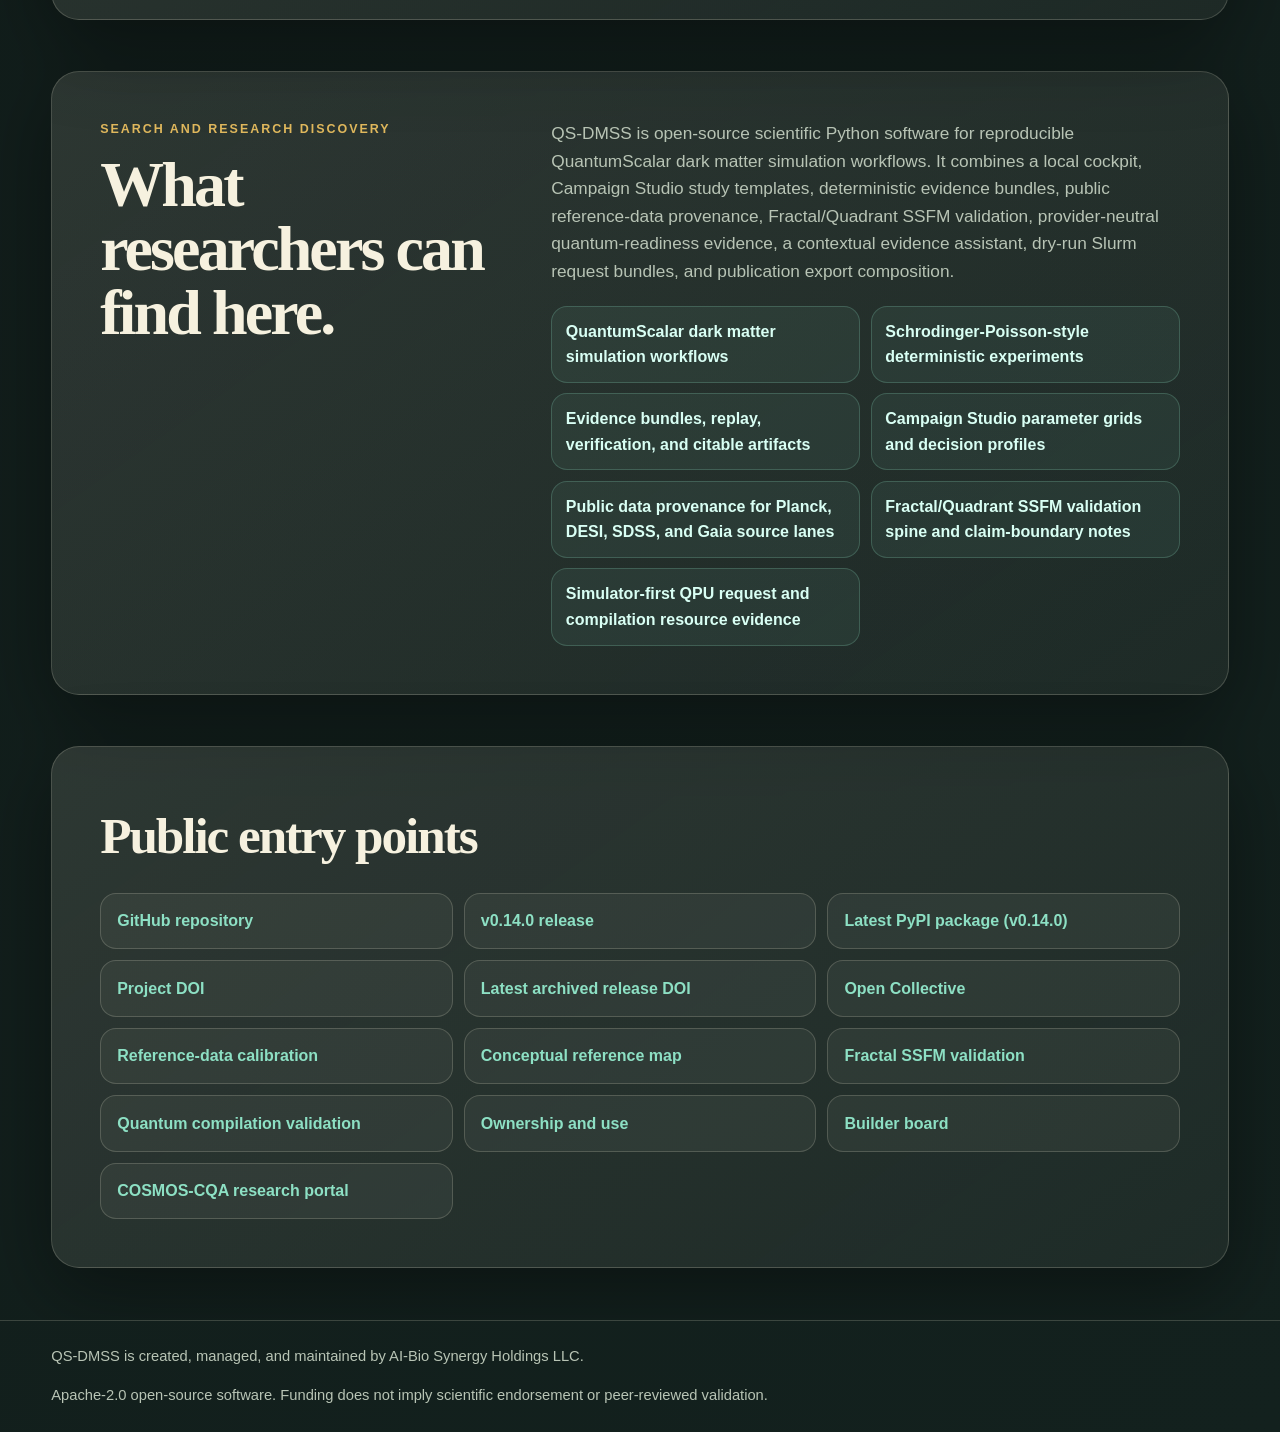
==== commit 940ad799: "docs(release): activate verified v0.14.0 publication metadata" ====
--- a/site/index.html
+++ b/site/index.html
@@ -77,7 +77,7 @@
             "@type": "SoftwareSourceCode",
             "@id": "https://qs-dmss.studio/#software",
             "name": "QS-DMSS",
-            "description": "Apache-2.0 v0.14.0 development source under release qualification; the latest published package remains v0.13.2. Reproducible numerical evidence is not independent scientific validation.",
+            "description": "Apache-2.0 v0.14.0 published software with engineering-qualified evidence workflows. The graph model remains experimental and local-only; numerical evidence is not independent scientific validation.",
             "codeRepository": "https://github.com/AI-Bio-Synergy-Holdings-LLC/QS-DMSS",
             "programmingLanguage": "Python",
             "license": "https://www.apache.org/licenses/LICENSE-2.0",
@@ -107,21 +107,21 @@
             "@type": "SoftwareApplication",
             "@id": "https://qs-dmss.studio/#application",
             "name": "QS-DMSS Studio published package",
-            "description": "Latest published package v0.13.2; distinct from the v0.14.0 development source and deployed cockpit build.",
+            "description": "Published package v0.14.0, archived from source commit 15377b5ab1f9f3e32a37494e2e8973efce5211c3; independent scientific review remains open.",
             "applicationCategory": "Scientific simulation software",
             "applicationSubCategory": "Reproducible research software",
             "operatingSystem": "Windows, macOS, Linux",
-            "softwareVersion": "0.13.2",
+            "softwareVersion": "0.14.0",
             "url": "https://app.qs-dmss.studio/",
             "isAccessibleForFree": true,
             "license": "https://www.apache.org/licenses/LICENSE-2.0",
-            "downloadUrl": "https://github.com/AI-Bio-Synergy-Holdings-LLC/QS-DMSS/releases/tag/v0.13.2",
-            "installUrl": "https://pypi.org/project/qs-dmss/0.13.2/",
-            "releaseNotes": "https://github.com/AI-Bio-Synergy-Holdings-LLC/QS-DMSS/releases/tag/v0.13.2",
+            "downloadUrl": "https://github.com/AI-Bio-Synergy-Holdings-LLC/QS-DMSS/releases/tag/v0.14.0",
+            "installUrl": "https://pypi.org/project/qs-dmss/0.14.0/",
+            "releaseNotes": "https://github.com/AI-Bio-Synergy-Holdings-LLC/QS-DMSS/releases/tag/v0.14.0",
             "codeRepository": "https://github.com/AI-Bio-Synergy-Holdings-LLC/QS-DMSS",
             "citation": [
               "https://doi.org/10.5281/zenodo.20074924",
-              "https://doi.org/10.5281/zenodo.21366910"
+              "https://doi.org/10.5281/zenodo.23250727"
             ],
             "offers": {
               "@type": "Offer",
@@ -191,7 +191,7 @@
     <main id="main">
       <section class="hero" id="top" aria-labelledby="hero-title">
         <div class="hero-copy">
-          <p class="eyebrow">Public beta | Apache-2.0 | v0.13.2 published</p>
+          <p class="eyebrow">Public beta | Apache-2.0 | v0.14.0 published</p>
           <h1 id="hero-title">Run simulations. Inspect evidence. Compare campaigns. Publish reproducible artifacts.</h1>
           <p class="hero-lede">
             QS-DMSS is a deterministic, evidence-first simulation lab for
@@ -204,15 +204,15 @@
           </p>
           <div class="hero-actions" aria-label="Primary actions">
             <a class="button primary" href="https://app.qs-dmss.studio/">Open Hosted Demo</a>
-            <a class="button" href="https://github.com/AI-Bio-Synergy-Holdings-LLC/QS-DMSS/releases/tag/v0.13.2">Download v0.13.2</a>
-            <a class="button" href="https://pypi.org/project/qs-dmss/0.13.2/">Install latest PyPI (v0.13.2)</a>
+            <a class="button" href="https://github.com/AI-Bio-Synergy-Holdings-LLC/QS-DMSS/releases/tag/v0.14.0">Download v0.14.0</a>
+            <a class="button" href="https://pypi.org/project/qs-dmss/0.14.0/">Install latest PyPI (v0.14.0)</a>
             <a class="button" href="#local-cockpit">Run local cockpit</a>
             <a class="button" href="https://doi.org/10.5281/zenodo.20074924">Read DOI</a>
             <a class="button support" href="https://opencollective.com/qs-dmss">Support on Open Collective</a>
           </div>
           <p class="claim-note" id="candidate-release-note">
-            Development build v0.14.0 is under release qualification, not yet published.
-            <a href="https://github.com/AI-Bio-Synergy-Holdings-LLC/QS-DMSS/blob/main/docs/release-v0.14.0.md">Preparation notes</a>:
+            v0.14.0 is published on GitHub and PyPI, with a verified version-specific archive.
+            <a href="https://github.com/AI-Bio-Synergy-Holdings-LLC/QS-DMSS/blob/main/docs/release-v0.14.0.md">Release notes</a>:
             recorded-result robustness and a data-only diagnostics pack; the CPU graph model remains experimental and local-only.
             <a href="https://github.com/AI-Bio-Synergy-Holdings-LLC/QS-DMSS/issues/183">Independent scientific review #183 remains open</a>.
             Hosted AI and graph execution remain disabled.
@@ -221,19 +221,19 @@
 
         <aside class="hero-panel" aria-labelledby="release-title">
           <p class="panel-kicker">Current public release</p>
-          <h2 id="release-title">QS-DMSS v0.13.2</h2>
+          <h2 id="release-title">QS-DMSS v0.14.0</h2>
           <dl>
             <div>
               <dt>GitHub release</dt>
-              <dd><a href="https://github.com/AI-Bio-Synergy-Holdings-LLC/QS-DMSS/releases/tag/v0.13.2">v0.13.2 release notes and artifacts</a></dd>
+              <dd><a href="https://github.com/AI-Bio-Synergy-Holdings-LLC/QS-DMSS/releases/tag/v0.14.0">v0.14.0 release notes and artifacts</a></dd>
             </div>
             <div>
               <dt>Latest archived DOI</dt>
-              <dd><a href="https://doi.org/10.5281/zenodo.21366910">v0.13.2 DOI</a></dd>
+              <dd><a href="https://doi.org/10.5281/zenodo.23250727">v0.14.0 DOI</a></dd>
             </div>
             <div>
               <dt>Package</dt>
-              <dd><a href="https://pypi.org/project/qs-dmss/0.13.2/">pypi.org/project/qs-dmss/0.13.2</a></dd>
+              <dd><a href="https://pypi.org/project/qs-dmss/0.14.0/">pypi.org/project/qs-dmss/0.14.0</a></dd>
             </div>
             <div>
               <dt>Stewardship</dt>
@@ -241,9 +241,9 @@
             </div>
           </dl>
           <p class="claim-note">
-            v0.13.2 refreshes live quantum-validation evidence after each harness
-            run, hardens public responses, reduces health-endpoint disclosure, and
-            carries the Research Runbook and contextual Evidence Assistant.
+            v0.14.0 adds the corrected FFT energy diagnostic, experimental local
+            graph backend, Scientific Challenges, recorded-result robustness, and
+            a data-only FFT diagnostics pack.
           </p>
           <p class="claim-note">
             Beta for reproducible package/evidence workflows; not peer-reviewed
@@ -370,7 +370,7 @@
           <p class="sc-note">Open scientific review · read-only evidence catalog</p>
           <h2 id="scientific-challenges-title">Scientific Challenges</h2>
           <p>Help test a bounded claim. Inspect the evidence, reproduce locally, and submit a human-accountable assessment.</p>
-          <p class="sc-note">These are development-candidate results, not the published v0.13.2 wheel and not evidence from your current run. Numerical agreement is not physical validation.</p>
+          <p class="sc-note">These are frozen, commit-pinned candidate results, not a rerun of the published v0.14.0 package and not evidence from your current run. Numerical agreement is not physical validation.</p>
           <p data-challenge-status role="status">Challenge data unavailable until its identity is checked. Use the reviewer guide below if the catalog cannot load.</p>
           <button type="button" data-challenge-retry hidden>Retry catalog check</button>
           <div data-challenge-view></div>
@@ -453,10 +453,10 @@
         <h2 id="links-title">Public entry points</h2>
         <ul>
           <li><a href="https://github.com/AI-Bio-Synergy-Holdings-LLC/QS-DMSS">GitHub repository</a></li>
-          <li><a href="https://github.com/AI-Bio-Synergy-Holdings-LLC/QS-DMSS/releases/tag/v0.13.2">v0.13.2 release</a></li>
-          <li><a href="https://pypi.org/project/qs-dmss/0.13.2/">Latest PyPI package (v0.13.2)</a></li>
+          <li><a href="https://github.com/AI-Bio-Synergy-Holdings-LLC/QS-DMSS/releases/tag/v0.14.0">v0.14.0 release</a></li>
+          <li><a href="https://pypi.org/project/qs-dmss/0.14.0/">Latest PyPI package (v0.14.0)</a></li>
           <li><a href="https://doi.org/10.5281/zenodo.20074924">Project DOI</a></li>
-          <li><a href="https://doi.org/10.5281/zenodo.21366910">Latest archived release DOI</a></li>
+          <li><a href="https://doi.org/10.5281/zenodo.23250727">Latest archived release DOI</a></li>
           <li><a href="https://opencollective.com/qs-dmss">Open Collective</a></li>
           <li><a href="https://github.com/AI-Bio-Synergy-Holdings-LLC/QS-DMSS/blob/main/docs/reference-data-calibration.md">Reference-data calibration</a></li>
           <li><a href="https://github.com/AI-Bio-Synergy-Holdings-LLC/QS-DMSS/blob/main/docs/conceptual-reference-map.md">Conceptual reference map</a></li>
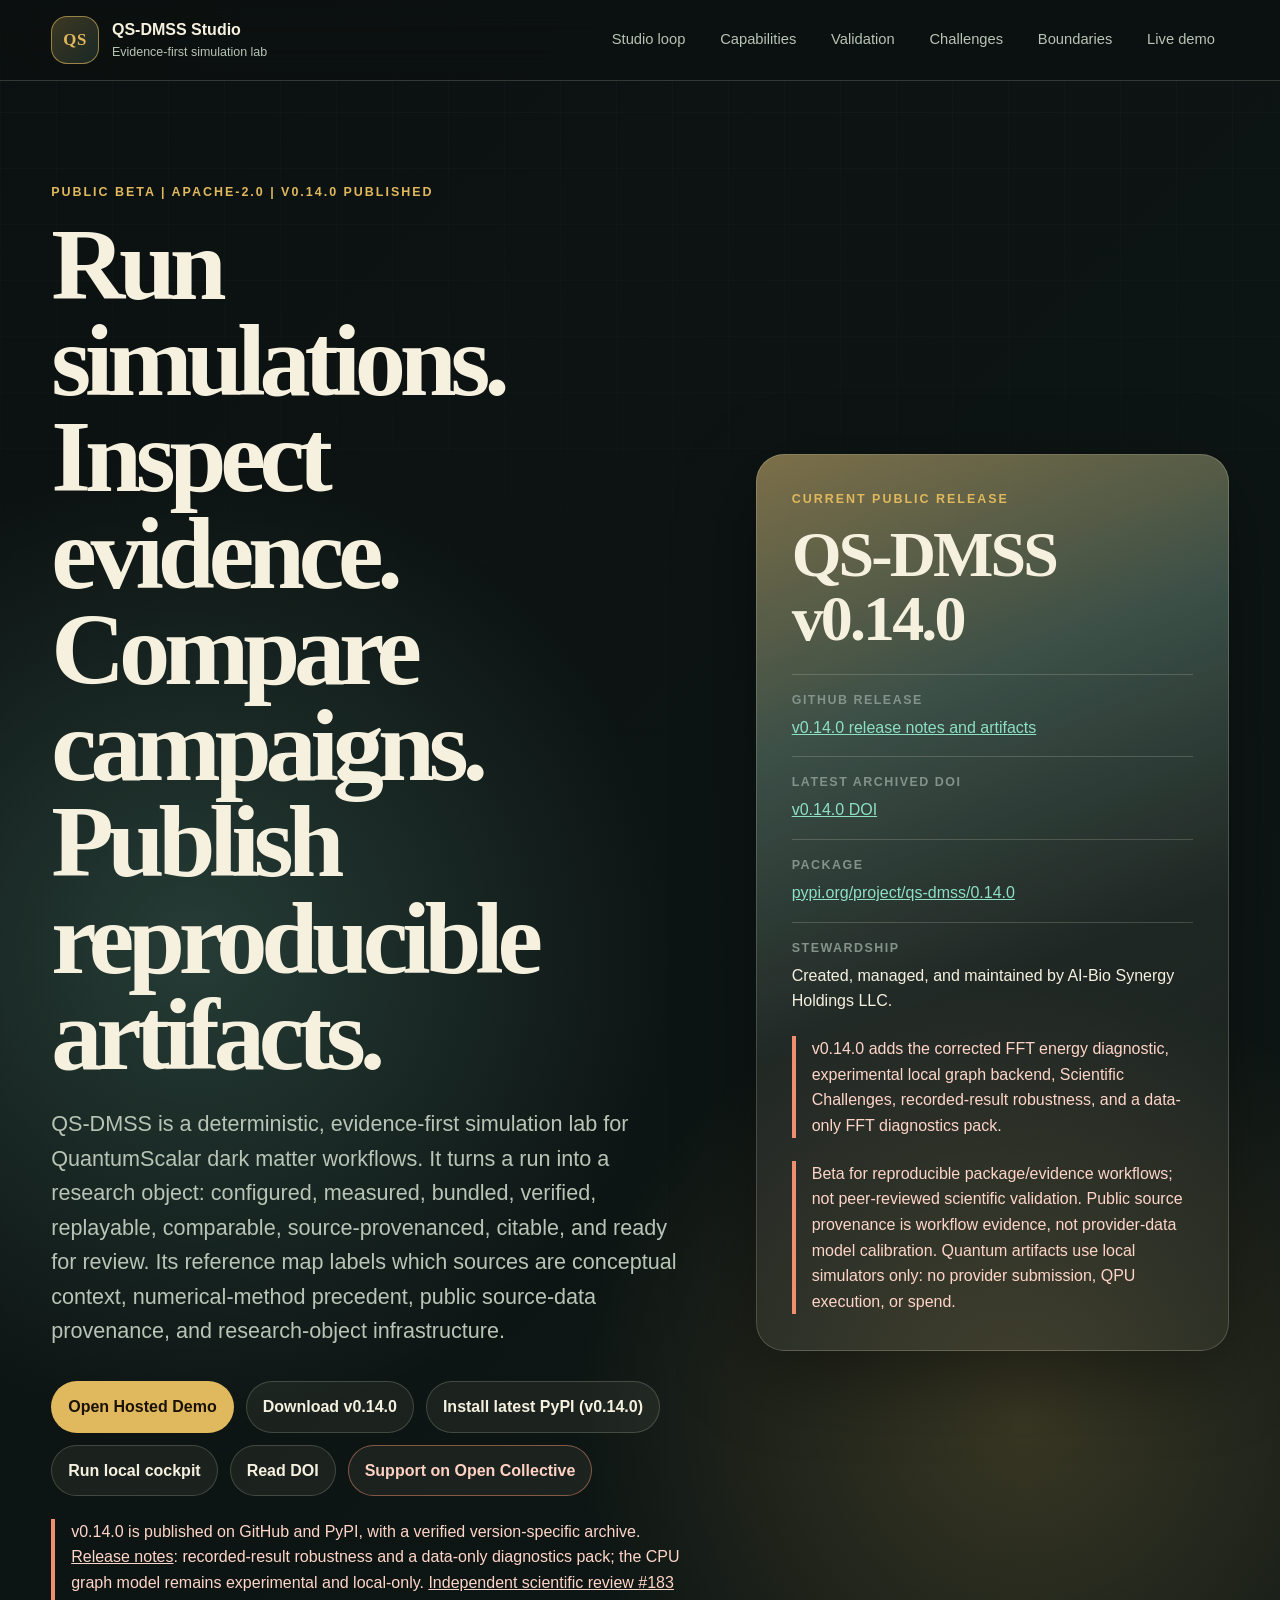
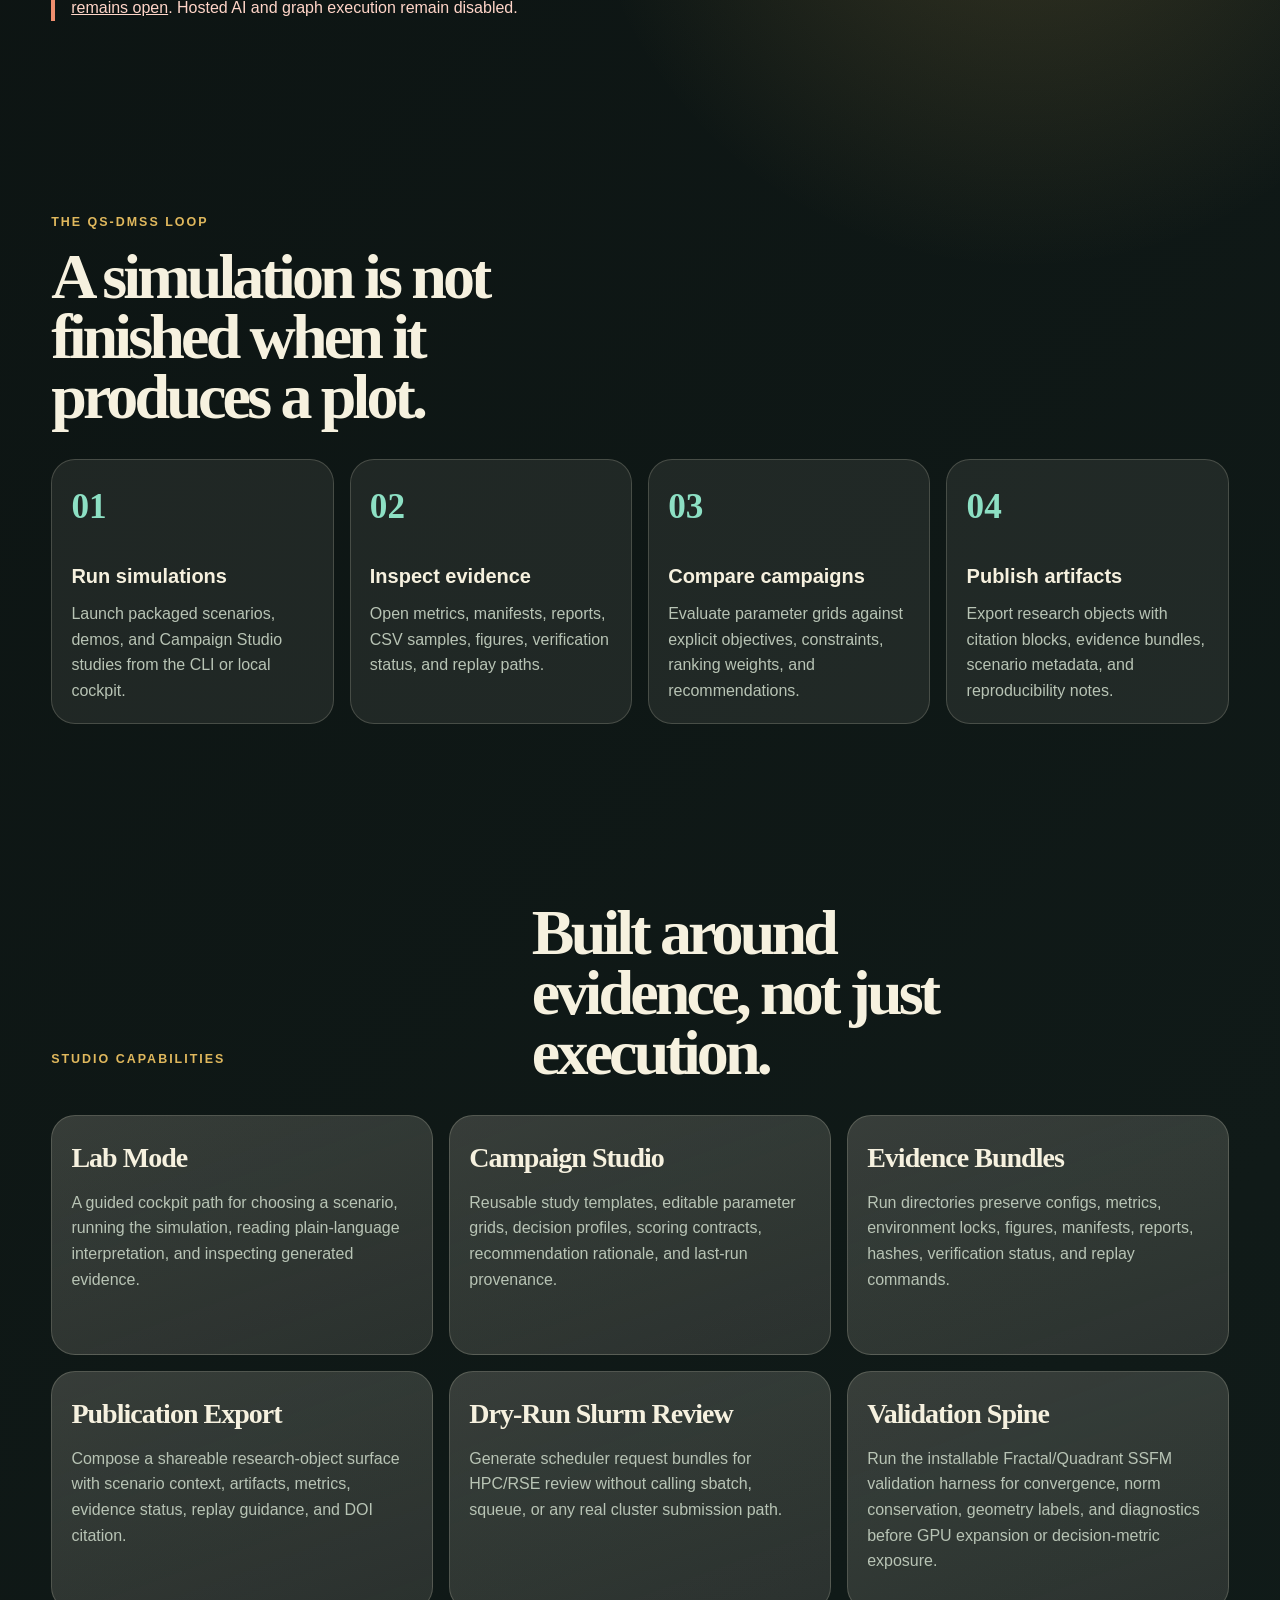
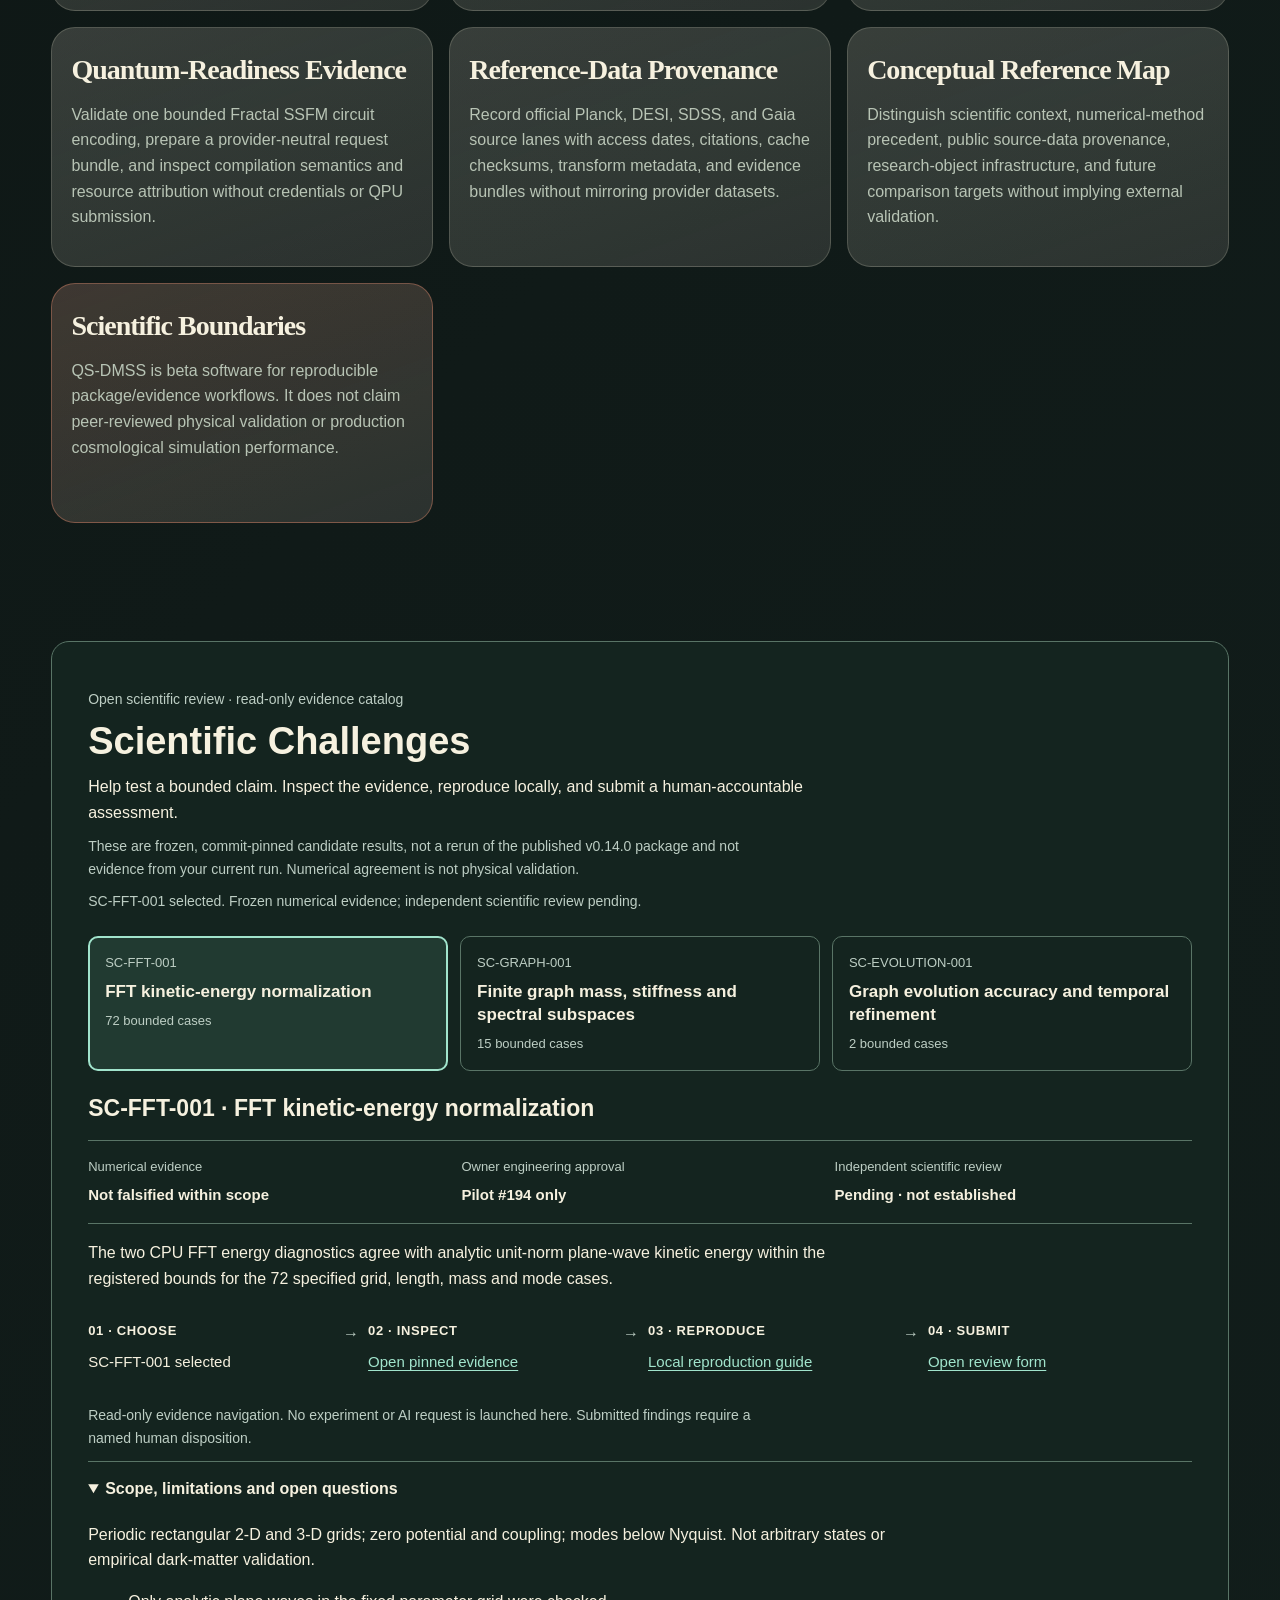
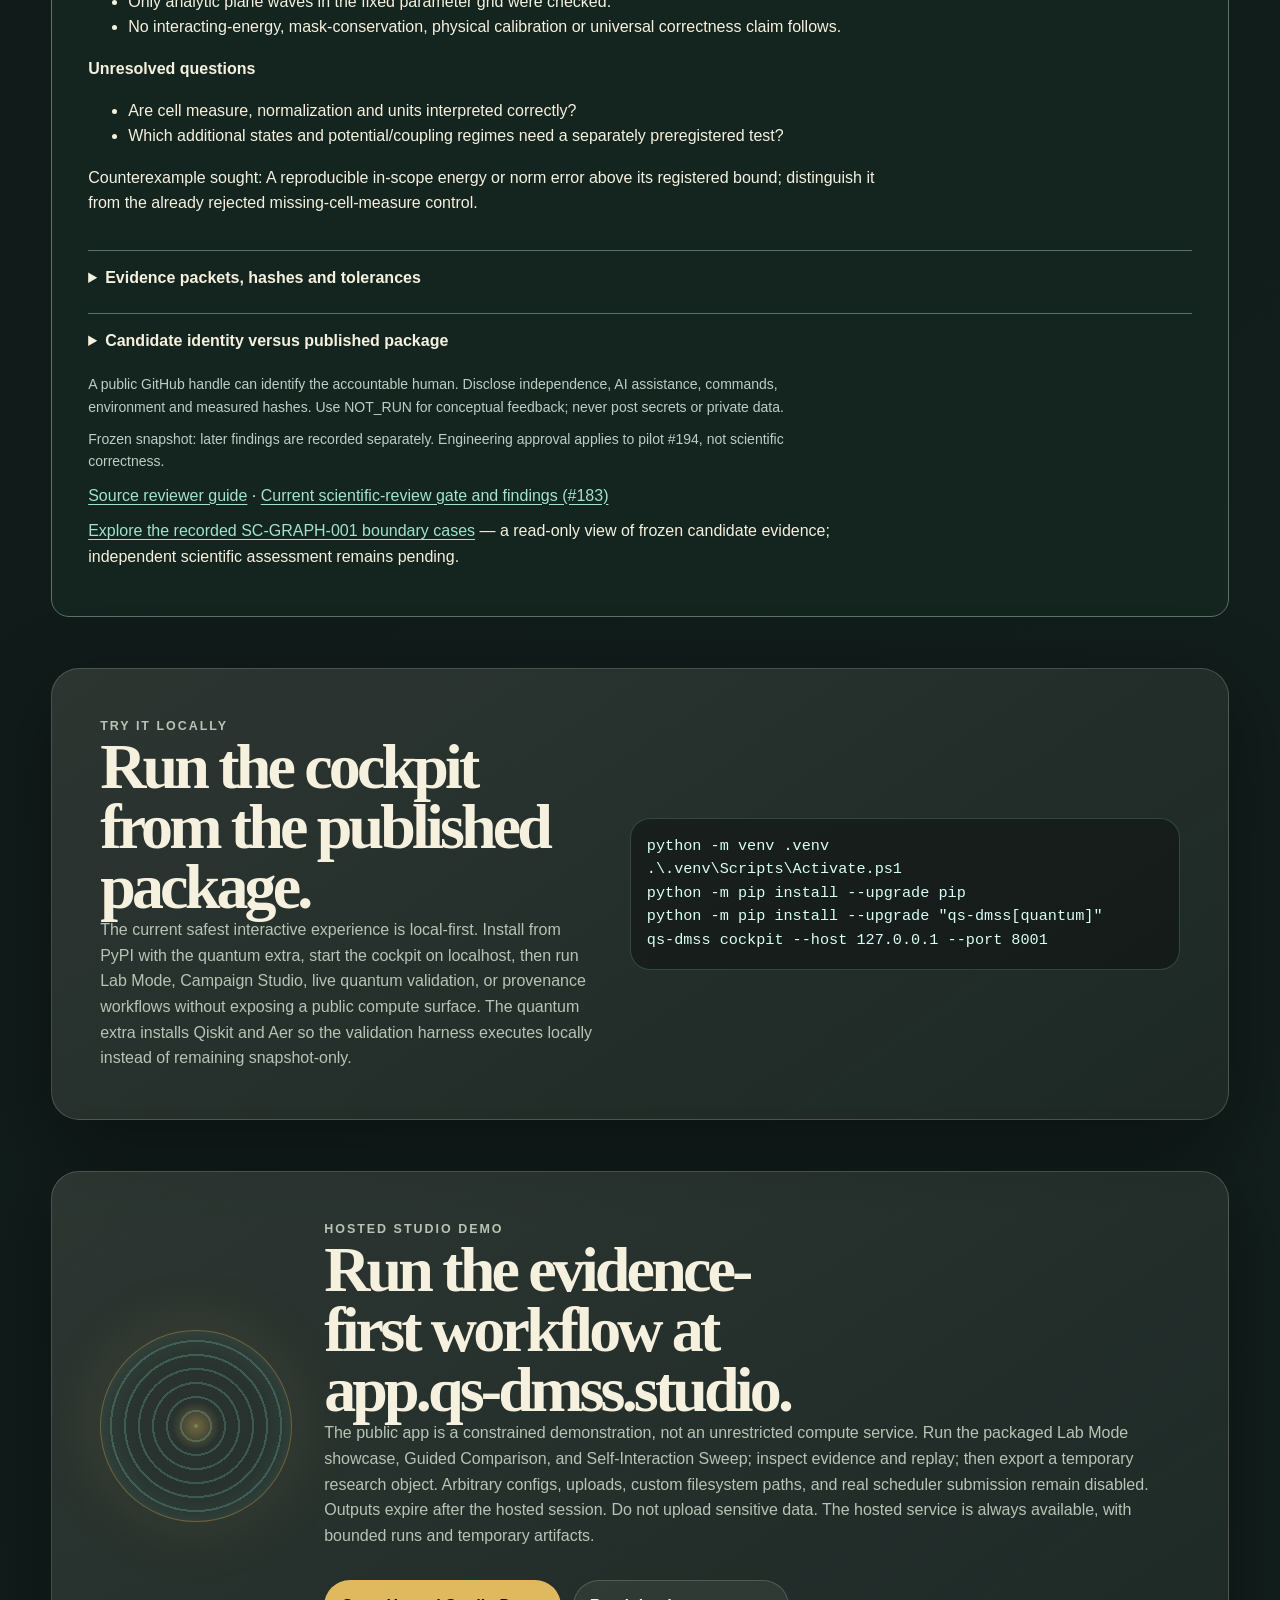
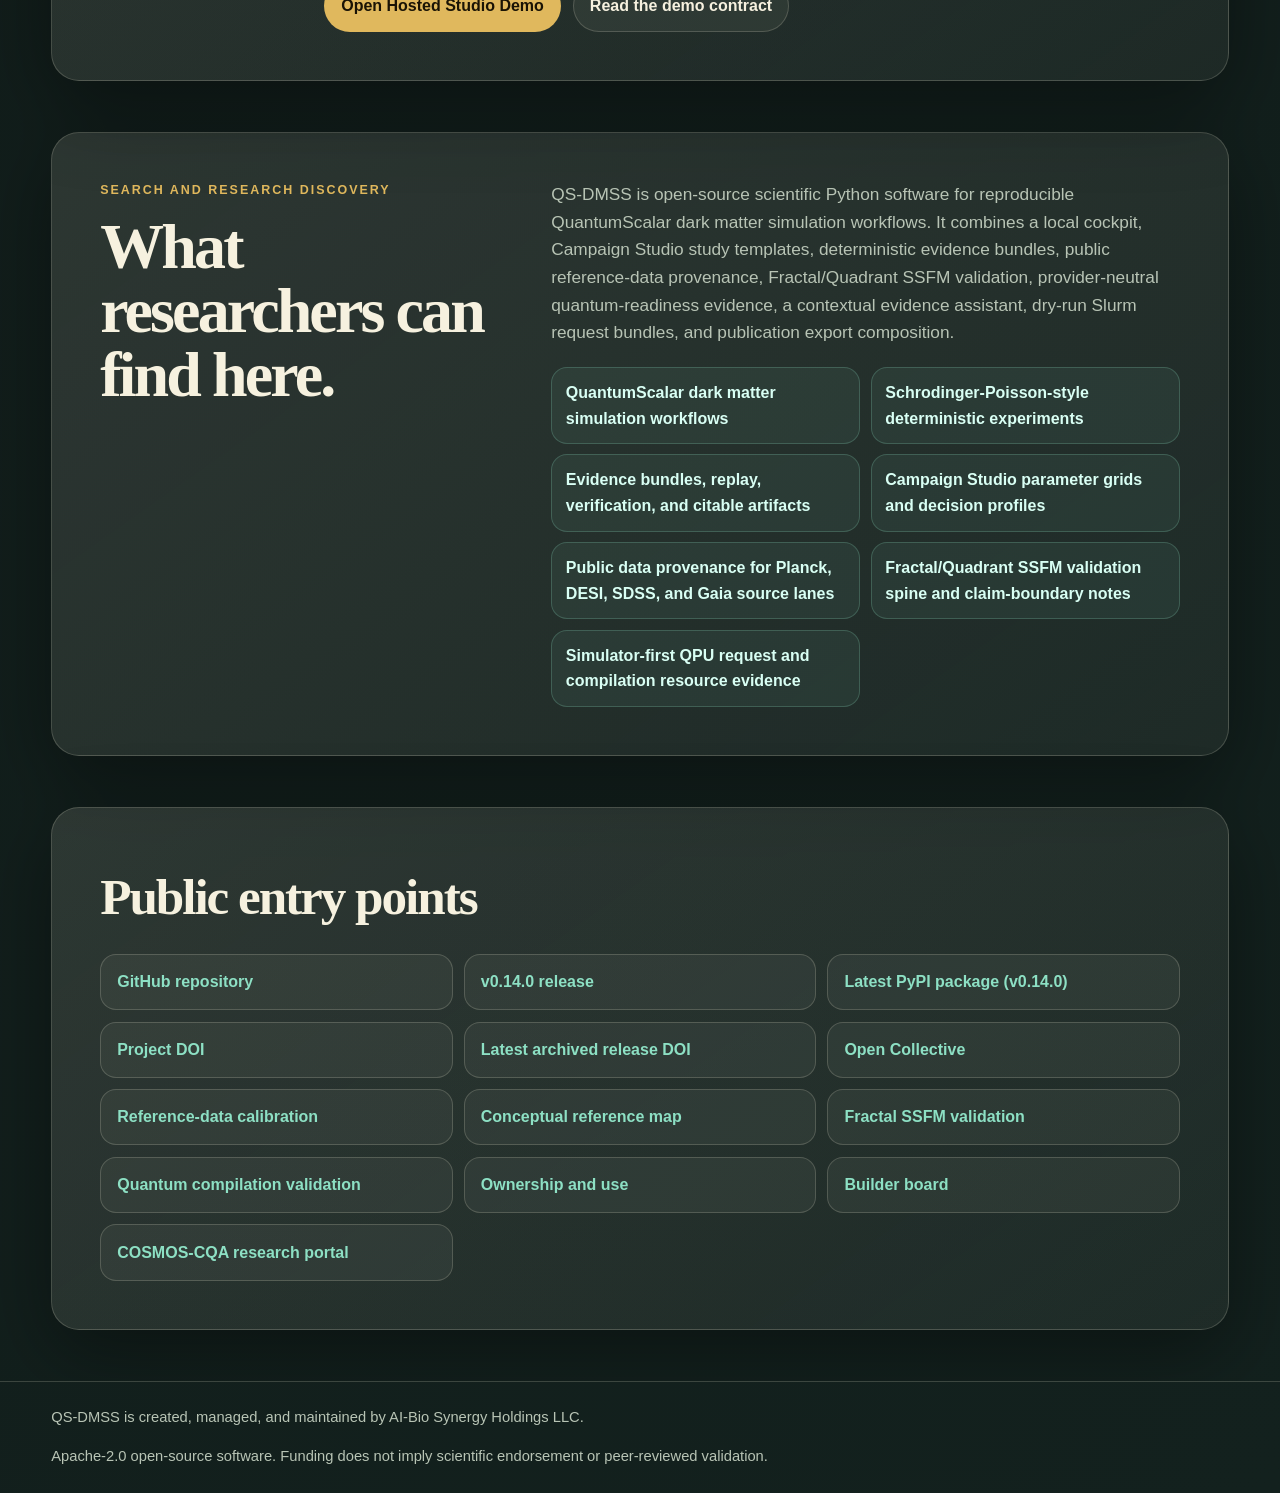
==== commit 5e094782: "feat(studio): add recorded SC-GRAPH-001 reviewer explorer" ====
--- a/site/index.html
+++ b/site/index.html
@@ -376,6 +376,7 @@
           <div data-challenge-view></div>
           <p class="sc-note">Frozen snapshot: later findings are recorded separately. Engineering approval applies to pilot #194, not scientific correctness.</p>
           <p><a href="https://github.com/AI-Bio-Synergy-Holdings-LLC/QS-DMSS/blob/08f75235cc1fe6e6a8ba4bfdbddcdd049359a7f9/docs/scientific-challenges.md">Source reviewer guide</a> · <a href="https://github.com/AI-Bio-Synergy-Holdings-LLC/QS-DMSS/issues/183">Current scientific-review gate and findings (#183)</a></p>
+          <p><a href="challenges/sc-graph-001/">Explore the recorded SC-GRAPH-001 boundary cases</a> — a read-only view of frozen candidate evidence; independent scientific assessment remains pending.</p>
           <noscript><p>JavaScript is disabled. The source reviewer guide contains all three challenges, evidence links and intake instructions.</p></noscript>
         </section>
 
--- a/site/styles.css
+++ b/site/styles.css
@@ -622,6 +622,10 @@
     padding-top: 3rem;
   }
 
+  .hero-copy {
+    min-width: 0;
+  }
+
   .hero-actions,
   .button {
     width: 100%;
@@ -635,7 +639,8 @@
   }
 
   .hero h1 {
-    font-size: clamp(2.7rem, 16vw, 4.2rem);
+    font-size: clamp(2.7rem, 14vw, 4.2rem);
+    overflow-wrap: anywhere;
   }
 
   .capability-card {
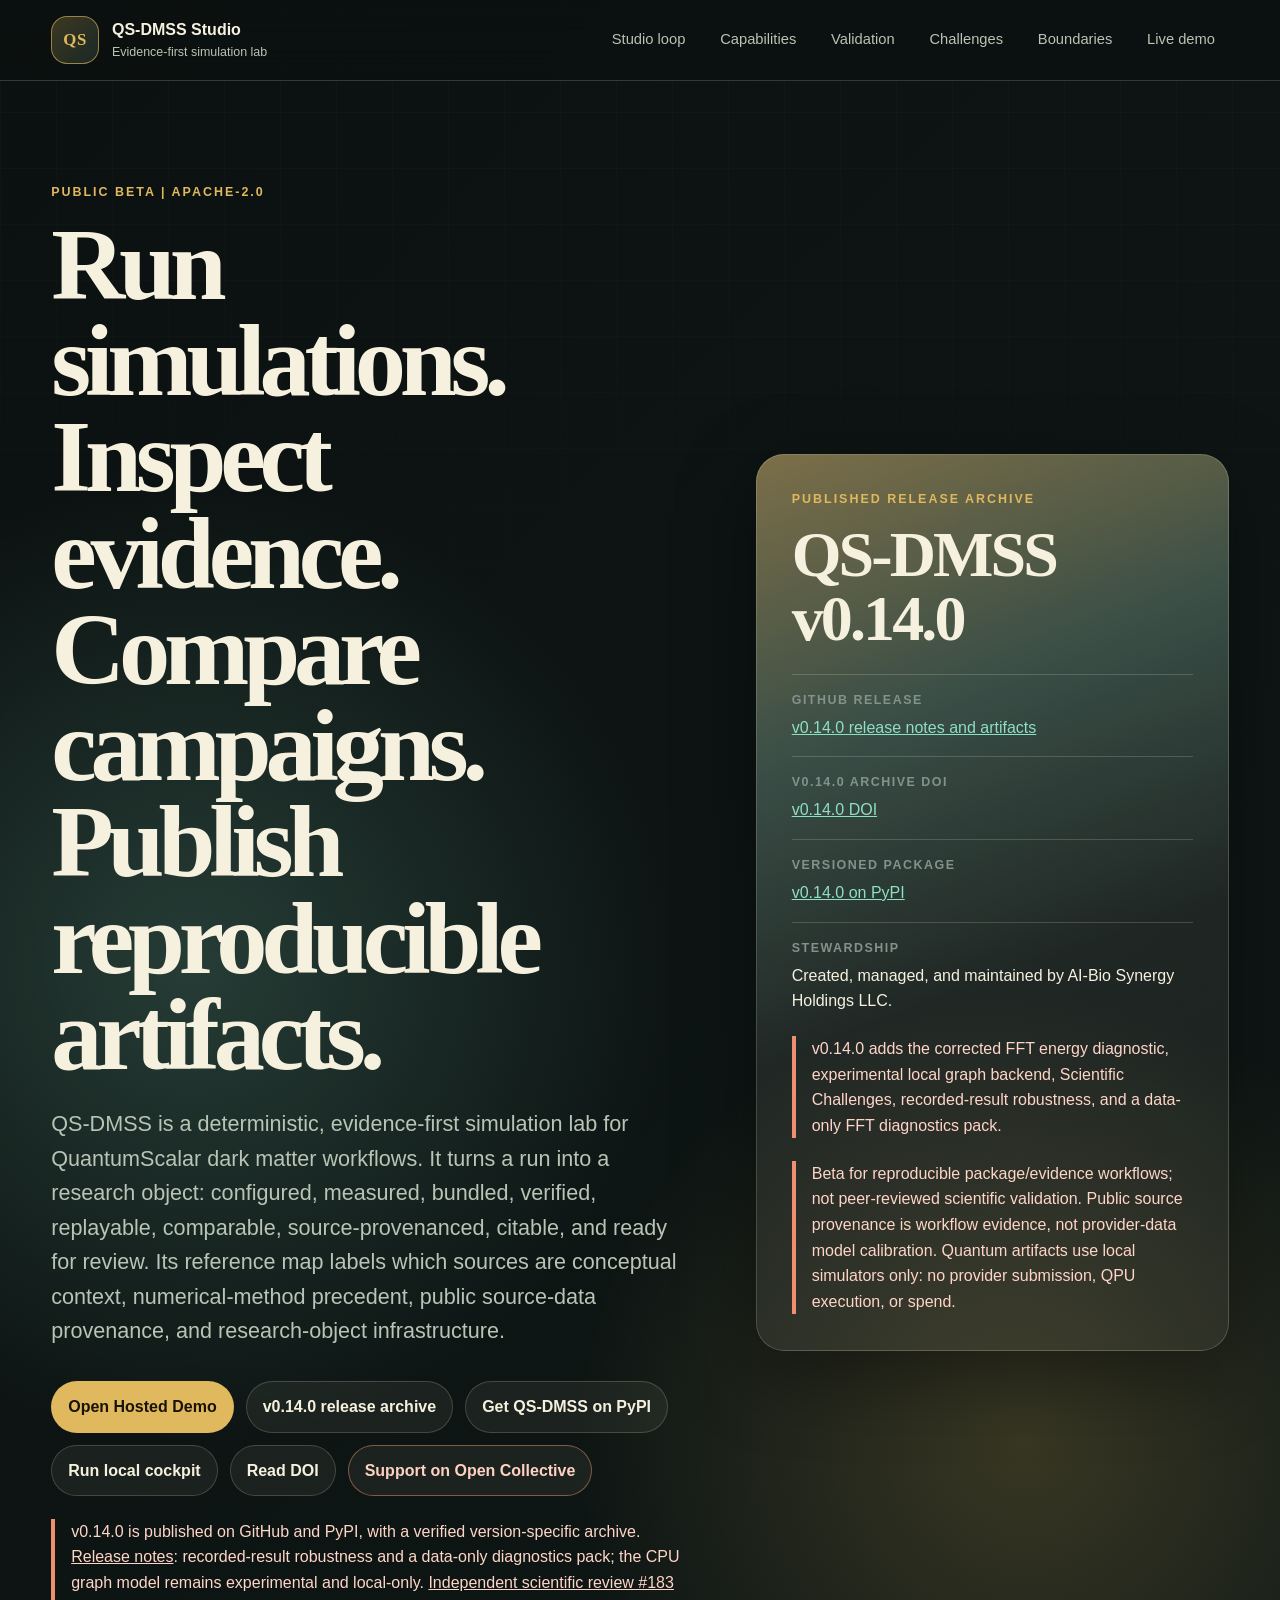
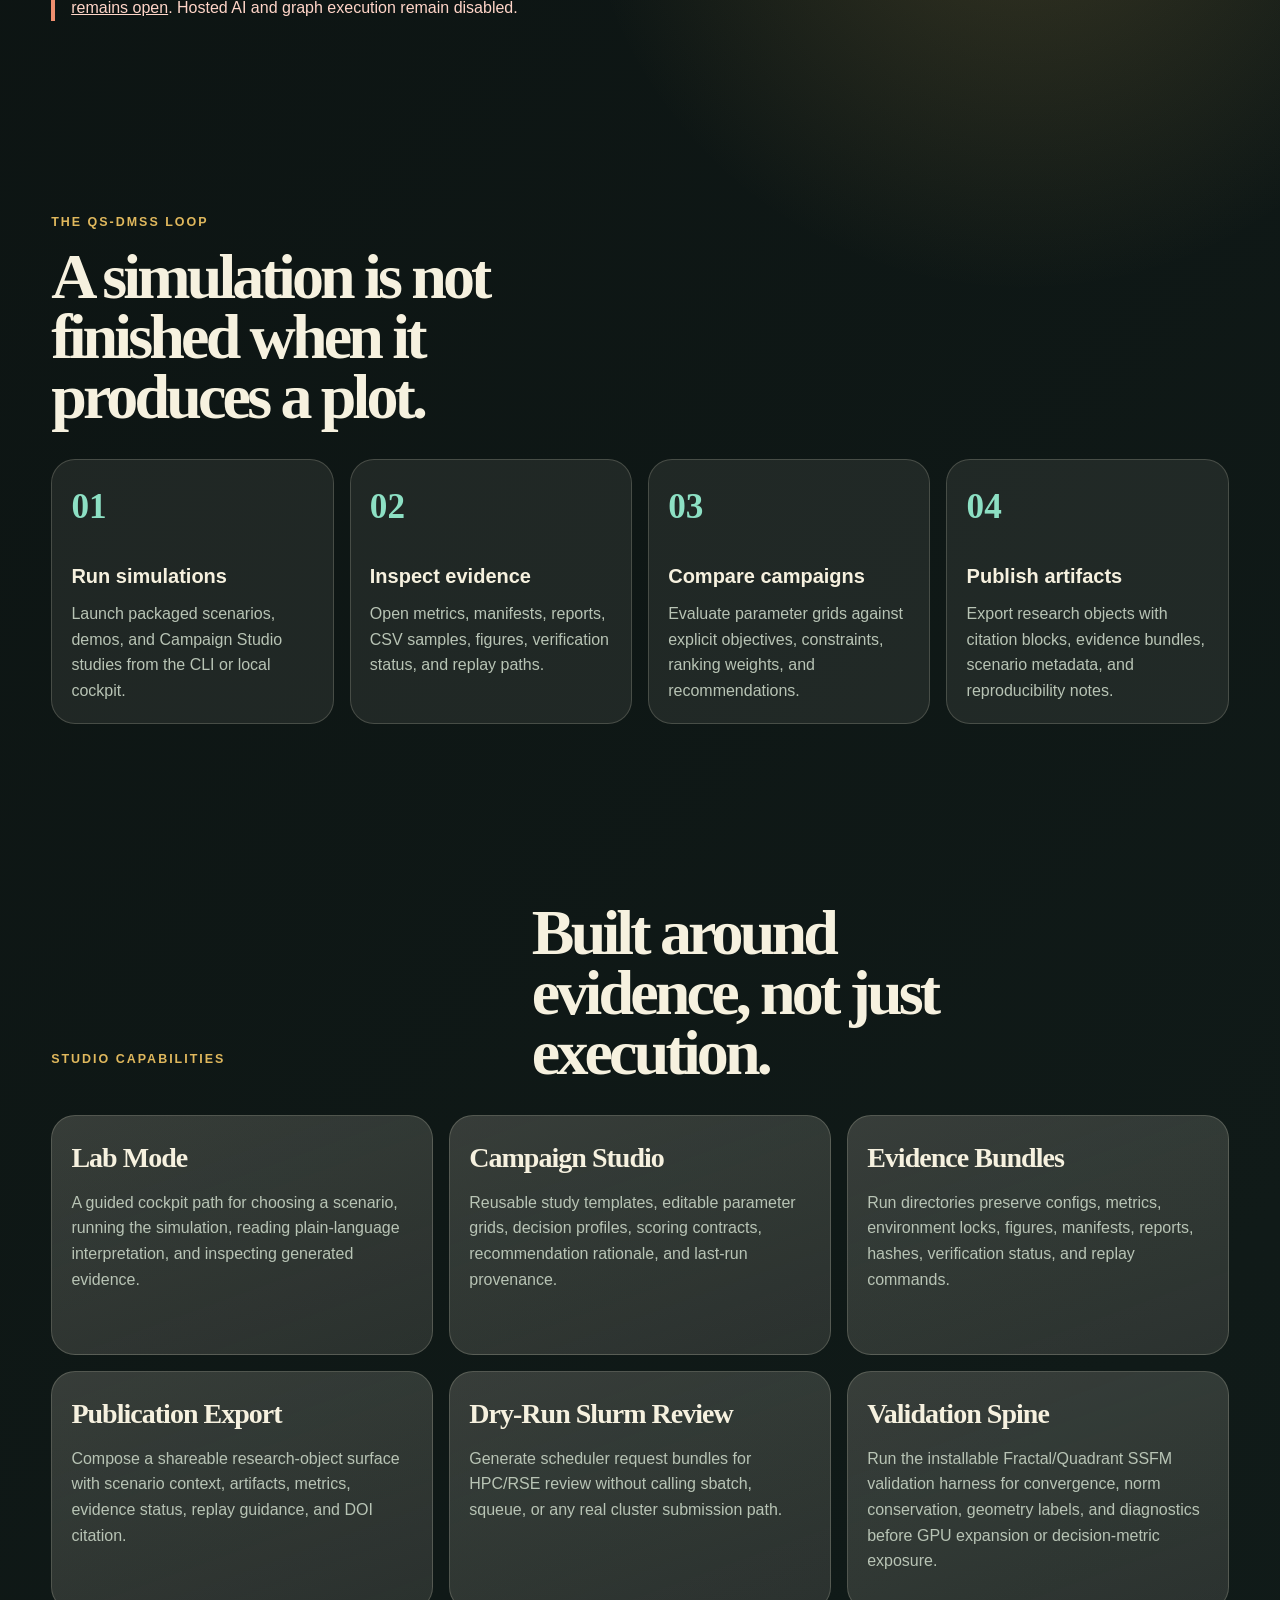
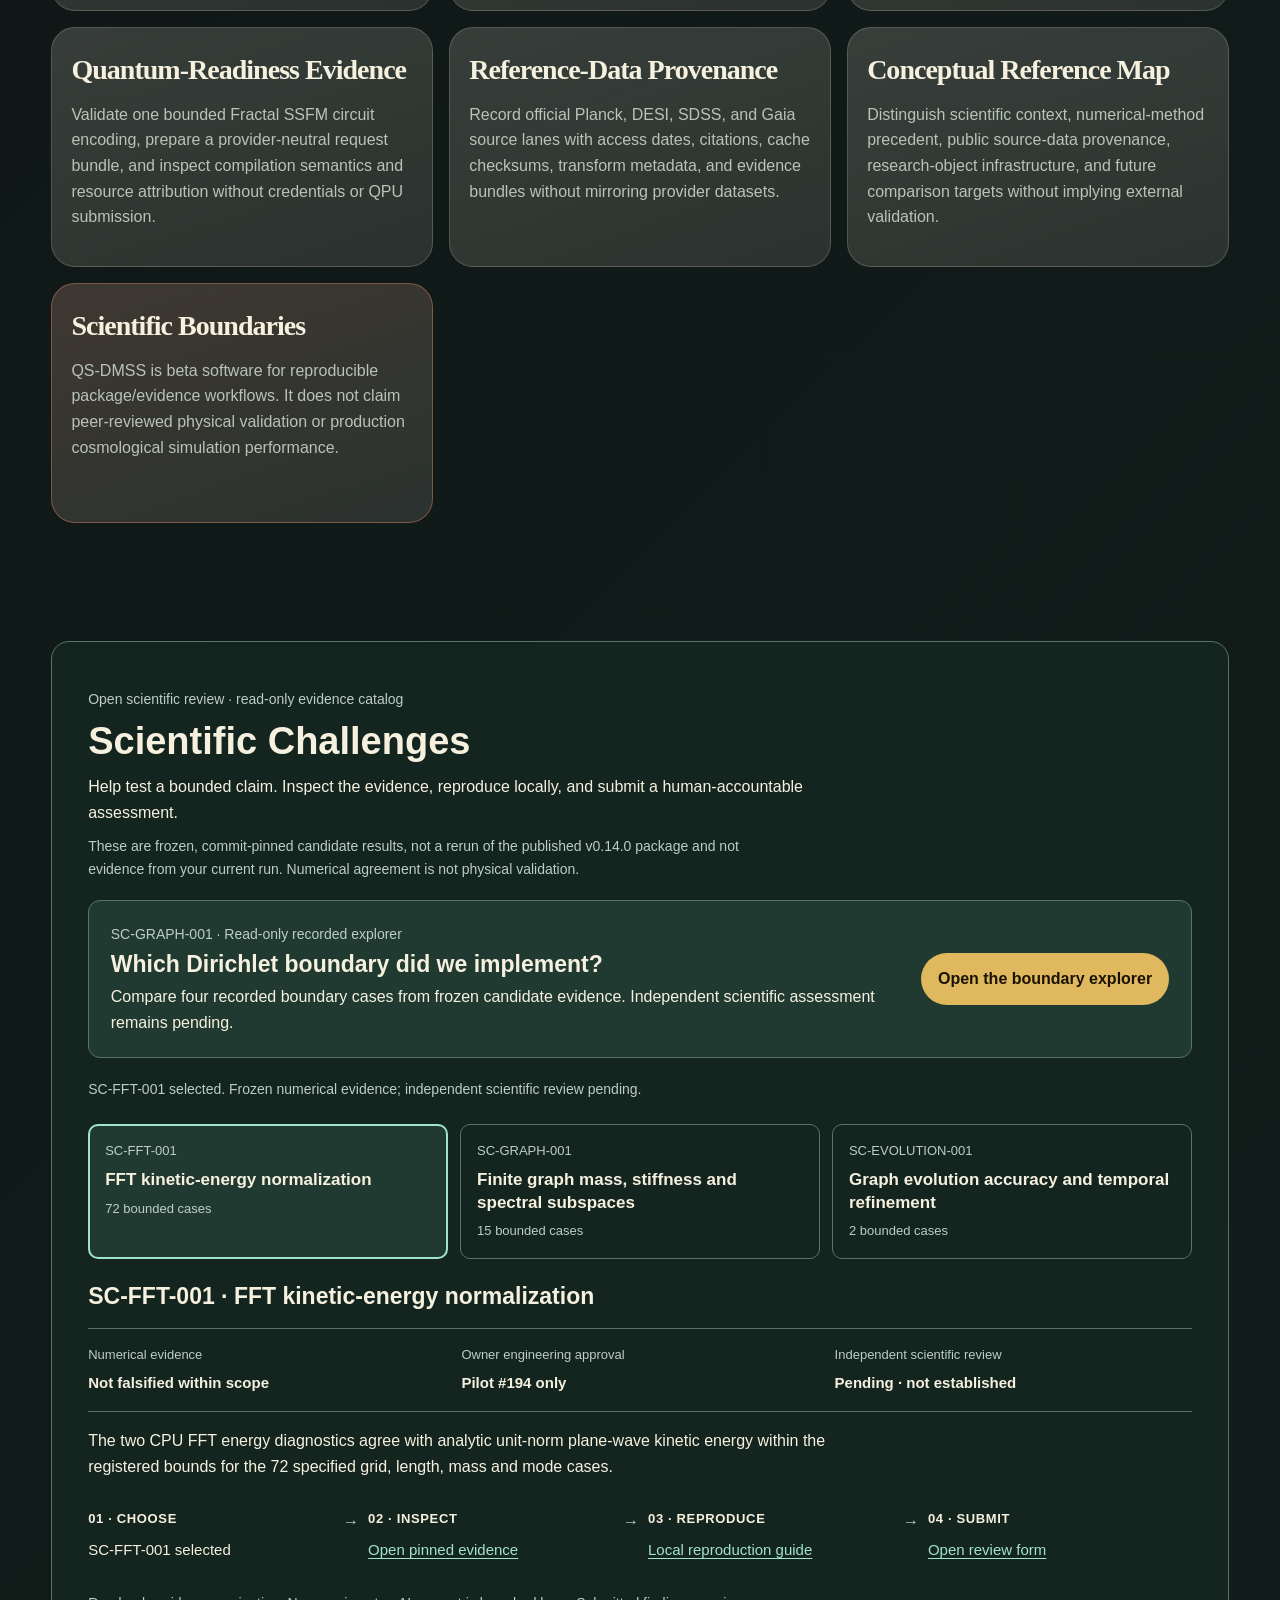
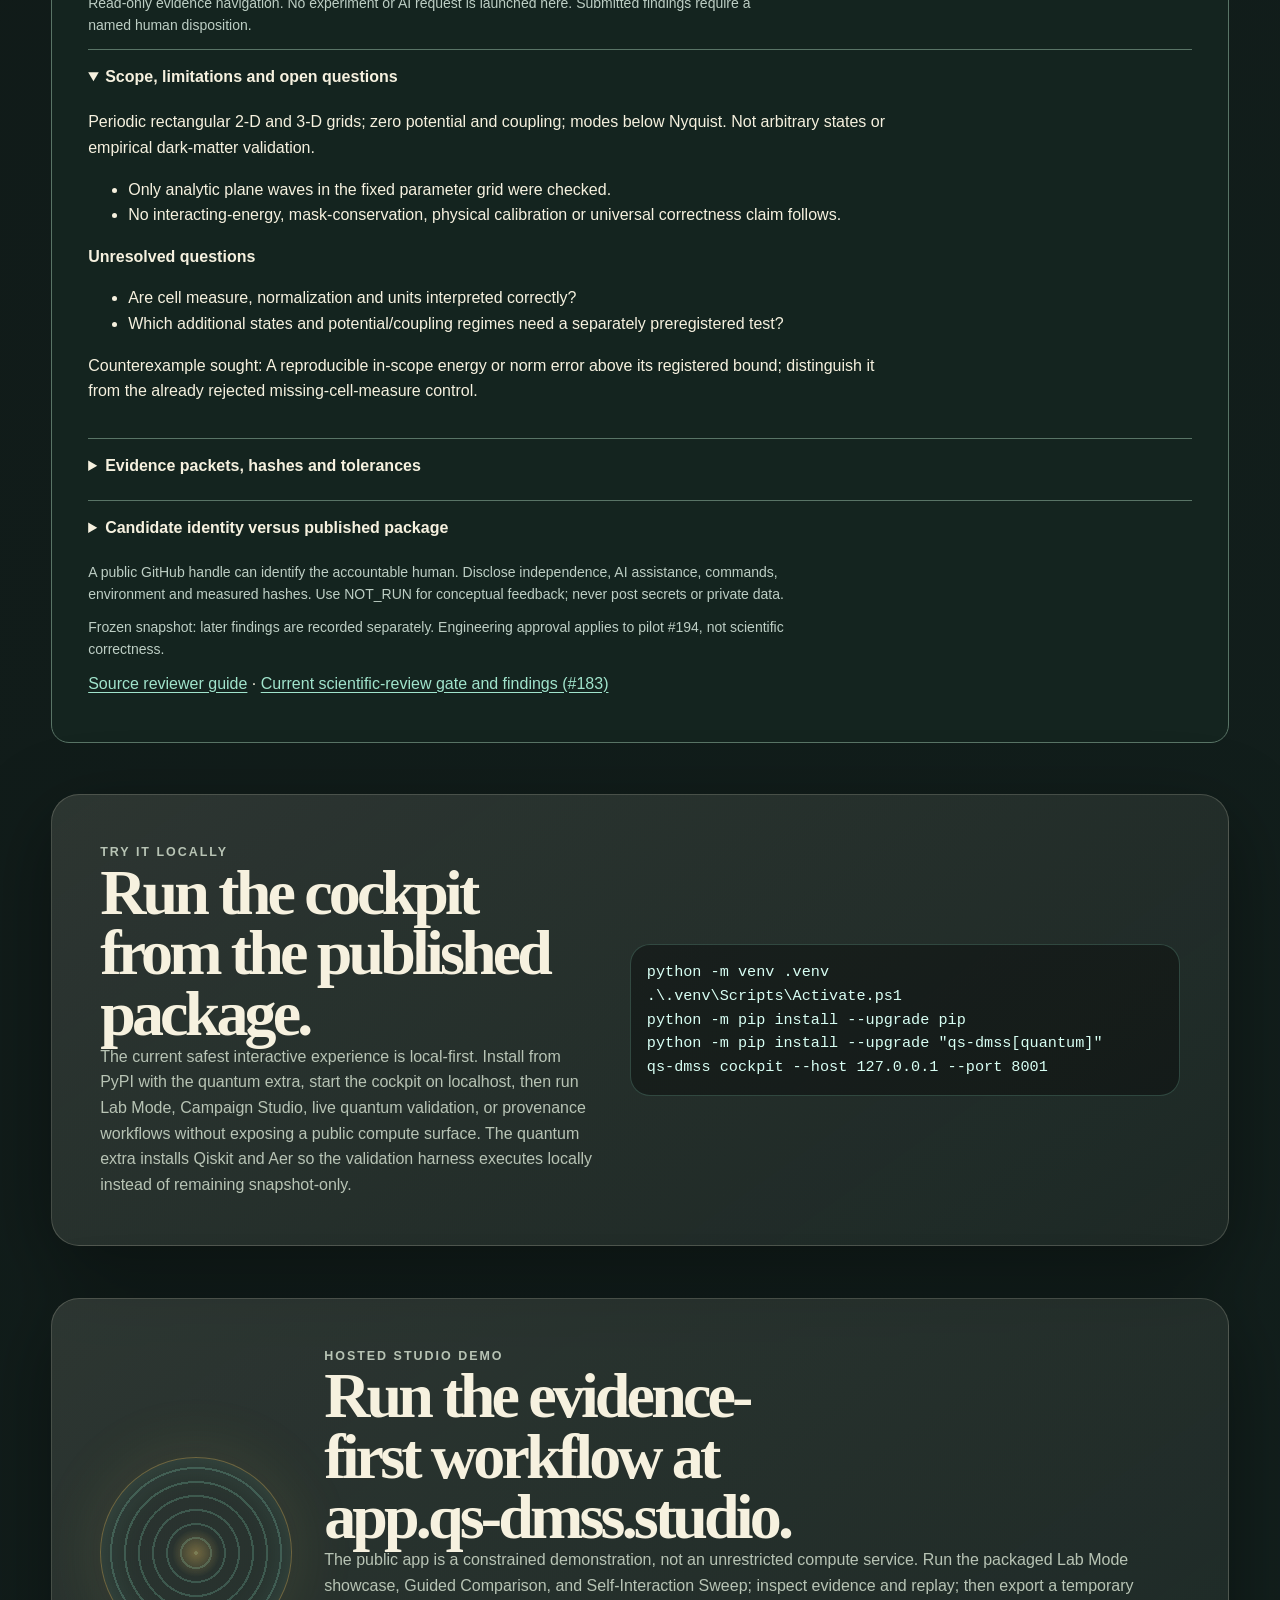
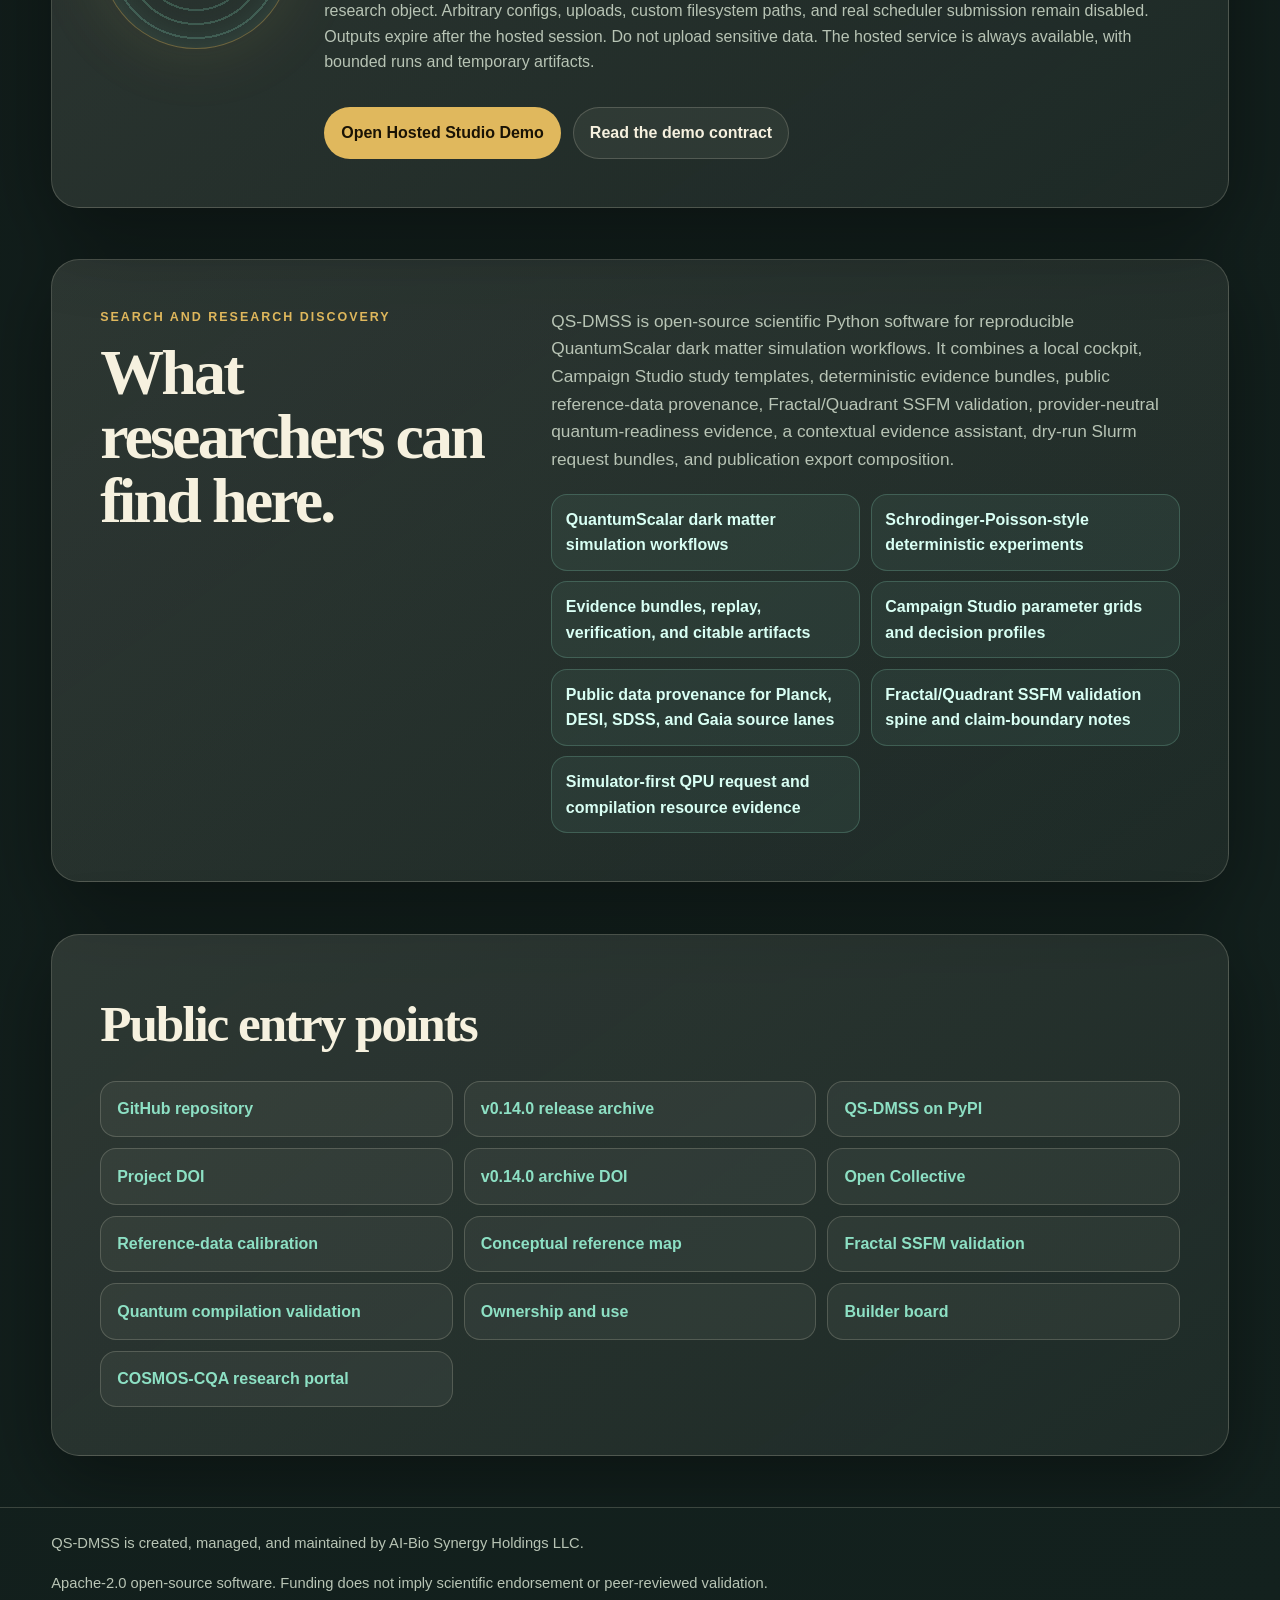
==== commit 18cf25a4: "fix(portal): clarify archive links and feature SC-GRAPH-001 [skip render] Separate the historical ar" ====
--- a/site/index.html
+++ b/site/index.html
@@ -16,7 +16,7 @@
     <meta name="creator" content="AI-Bio Synergy Holdings LLC" />
     <meta name="publisher" content="AI-Bio Synergy Holdings LLC" />
     <meta name="application-name" content="QS-DMSS Studio" />
-    <meta name="application-version" content="0.14.0" />
+    <meta name="application-version" content="0.15.0" />
     <meta name="theme-color" content="#101a18" />
     <meta name="robots" content="index, follow, max-image-preview:large" />
     <meta property="og:title" content="QS-DMSS Studio | Evidence-First Research Workflows" />
@@ -191,7 +191,7 @@
     <main id="main">
       <section class="hero" id="top" aria-labelledby="hero-title">
         <div class="hero-copy">
-          <p class="eyebrow">Public beta | Apache-2.0 | v0.14.0 published</p>
+          <p class="eyebrow">Public beta | Apache-2.0</p>
           <h1 id="hero-title">Run simulations. Inspect evidence. Compare campaigns. Publish reproducible artifacts.</h1>
           <p class="hero-lede">
             QS-DMSS is a deterministic, evidence-first simulation lab for
@@ -204,8 +204,8 @@
           </p>
           <div class="hero-actions" aria-label="Primary actions">
             <a class="button primary" href="https://app.qs-dmss.studio/">Open Hosted Demo</a>
-            <a class="button" href="https://github.com/AI-Bio-Synergy-Holdings-LLC/QS-DMSS/releases/tag/v0.14.0">Download v0.14.0</a>
-            <a class="button" href="https://pypi.org/project/qs-dmss/0.14.0/">Install latest PyPI (v0.14.0)</a>
+            <a class="button" href="https://github.com/AI-Bio-Synergy-Holdings-LLC/QS-DMSS/releases/tag/v0.14.0">v0.14.0 release archive</a>
+            <a class="button" href="https://pypi.org/project/qs-dmss/">Get QS-DMSS on PyPI</a>
             <a class="button" href="#local-cockpit">Run local cockpit</a>
             <a class="button" href="https://doi.org/10.5281/zenodo.20074924">Read DOI</a>
             <a class="button support" href="https://opencollective.com/qs-dmss">Support on Open Collective</a>
@@ -220,7 +220,7 @@
         </div>
 
         <aside class="hero-panel" aria-labelledby="release-title">
-          <p class="panel-kicker">Current public release</p>
+          <p class="panel-kicker">Published release archive</p>
           <h2 id="release-title">QS-DMSS v0.14.0</h2>
           <dl>
             <div>
@@ -228,12 +228,12 @@
               <dd><a href="https://github.com/AI-Bio-Synergy-Holdings-LLC/QS-DMSS/releases/tag/v0.14.0">v0.14.0 release notes and artifacts</a></dd>
             </div>
             <div>
-              <dt>Latest archived DOI</dt>
+              <dt>v0.14.0 archive DOI</dt>
               <dd><a href="https://doi.org/10.5281/zenodo.23250727">v0.14.0 DOI</a></dd>
             </div>
             <div>
-              <dt>Package</dt>
-              <dd><a href="https://pypi.org/project/qs-dmss/0.14.0/">pypi.org/project/qs-dmss/0.14.0</a></dd>
+              <dt>Versioned package</dt>
+              <dd><a href="https://pypi.org/project/qs-dmss/0.14.0/">v0.14.0 on PyPI</a></dd>
             </div>
             <div>
               <dt>Stewardship</dt>
@@ -371,12 +371,19 @@
           <h2 id="scientific-challenges-title">Scientific Challenges</h2>
           <p>Help test a bounded claim. Inspect the evidence, reproduce locally, and submit a human-accountable assessment.</p>
           <p class="sc-note">These are frozen, commit-pinned candidate results, not a rerun of the published v0.14.0 package and not evidence from your current run. Numerical agreement is not physical validation.</p>
+          <div class="sc-featured-explorer">
+            <div>
+              <p class="sc-note">SC-GRAPH-001 · Read-only recorded explorer</p>
+              <h3>Which Dirichlet boundary did we implement?</h3>
+              <p>Compare four recorded boundary cases from frozen candidate evidence. Independent scientific assessment remains pending.</p>
+            </div>
+            <a class="button primary sc-explorer-link" href="https://qs-dmss.studio/challenges/sc-graph-001/">Open the boundary explorer</a>
+          </div>
           <p data-challenge-status role="status">Challenge data unavailable until its identity is checked. Use the reviewer guide below if the catalog cannot load.</p>
           <button type="button" data-challenge-retry hidden>Retry catalog check</button>
           <div data-challenge-view></div>
           <p class="sc-note">Frozen snapshot: later findings are recorded separately. Engineering approval applies to pilot #194, not scientific correctness.</p>
           <p><a href="https://github.com/AI-Bio-Synergy-Holdings-LLC/QS-DMSS/blob/08f75235cc1fe6e6a8ba4bfdbddcdd049359a7f9/docs/scientific-challenges.md">Source reviewer guide</a> · <a href="https://github.com/AI-Bio-Synergy-Holdings-LLC/QS-DMSS/issues/183">Current scientific-review gate and findings (#183)</a></p>
-          <p><a href="challenges/sc-graph-001/">Explore the recorded SC-GRAPH-001 boundary cases</a> — a read-only view of frozen candidate evidence; independent scientific assessment remains pending.</p>
           <noscript><p>JavaScript is disabled. The source reviewer guide contains all three challenges, evidence links and intake instructions.</p></noscript>
         </section>
 
@@ -454,10 +461,10 @@
         <h2 id="links-title">Public entry points</h2>
         <ul>
           <li><a href="https://github.com/AI-Bio-Synergy-Holdings-LLC/QS-DMSS">GitHub repository</a></li>
-          <li><a href="https://github.com/AI-Bio-Synergy-Holdings-LLC/QS-DMSS/releases/tag/v0.14.0">v0.14.0 release</a></li>
-          <li><a href="https://pypi.org/project/qs-dmss/0.14.0/">Latest PyPI package (v0.14.0)</a></li>
+          <li><a href="https://github.com/AI-Bio-Synergy-Holdings-LLC/QS-DMSS/releases/tag/v0.14.0">v0.14.0 release archive</a></li>
+          <li><a href="https://pypi.org/project/qs-dmss/">QS-DMSS on PyPI</a></li>
           <li><a href="https://doi.org/10.5281/zenodo.20074924">Project DOI</a></li>
-          <li><a href="https://doi.org/10.5281/zenodo.23250727">Latest archived release DOI</a></li>
+          <li><a href="https://doi.org/10.5281/zenodo.23250727">v0.14.0 archive DOI</a></li>
           <li><a href="https://opencollective.com/qs-dmss">Open Collective</a></li>
           <li><a href="https://github.com/AI-Bio-Synergy-Holdings-LLC/QS-DMSS/blob/main/docs/reference-data-calibration.md">Reference-data calibration</a></li>
           <li><a href="https://github.com/AI-Bio-Synergy-Holdings-LLC/QS-DMSS/blob/main/docs/conceptual-reference-map.md">Conceptual reference map</a></li>
--- a/site/styles.css
+++ b/site/styles.css
@@ -238,6 +238,43 @@
 .button.support {
   border-color: rgba(239, 143, 111, 0.5);
   color: #ffd1c2;
+}
+
+.sc-featured-explorer {
+  display: grid;
+  grid-template-columns: minmax(0, 1fr) auto;
+  align-items: center;
+  gap: 0.8rem 1.4rem;
+  margin-block: 1.25rem;
+  padding: clamp(0.85rem, 2.5vw, 1.35rem);
+  border: 1px solid var(--sc-line);
+  border-radius: 12px;
+  background: var(--sc-tint);
+}
+
+.scientific-challenges .sc-featured-explorer :is(h3, p) {
+  margin: 0;
+}
+
+.sc-featured-explorer > div {
+  display: grid;
+  gap: 0.25rem;
+}
+
+.scientific-challenges .sc-explorer-link {
+  color: #1a1305;
+  text-decoration: none;
+  text-align: center;
+}
+
+@media (max-width: 760px) {
+  .sc-featured-explorer {
+    grid-template-columns: minmax(0, 1fr);
+  }
+
+  .sc-explorer-link {
+    justify-self: start;
+  }
 }
 
 .hero-panel,
